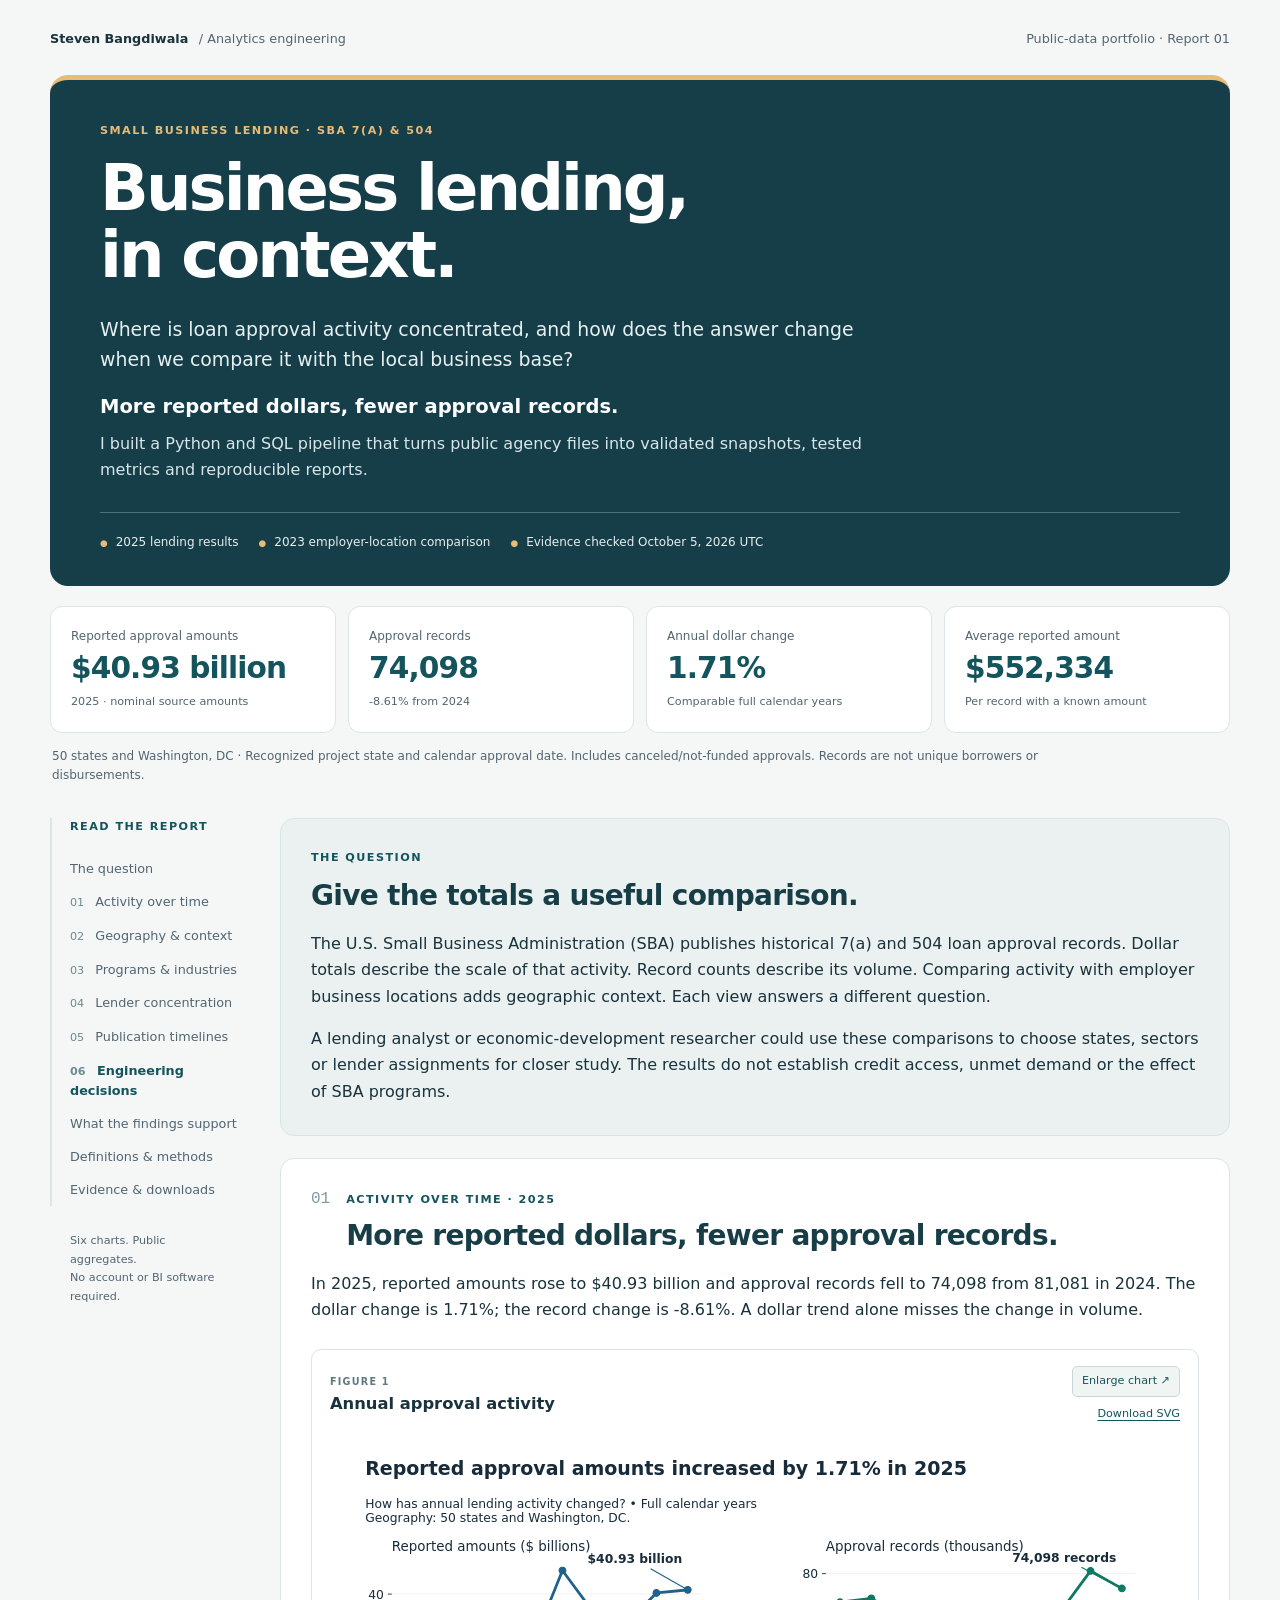
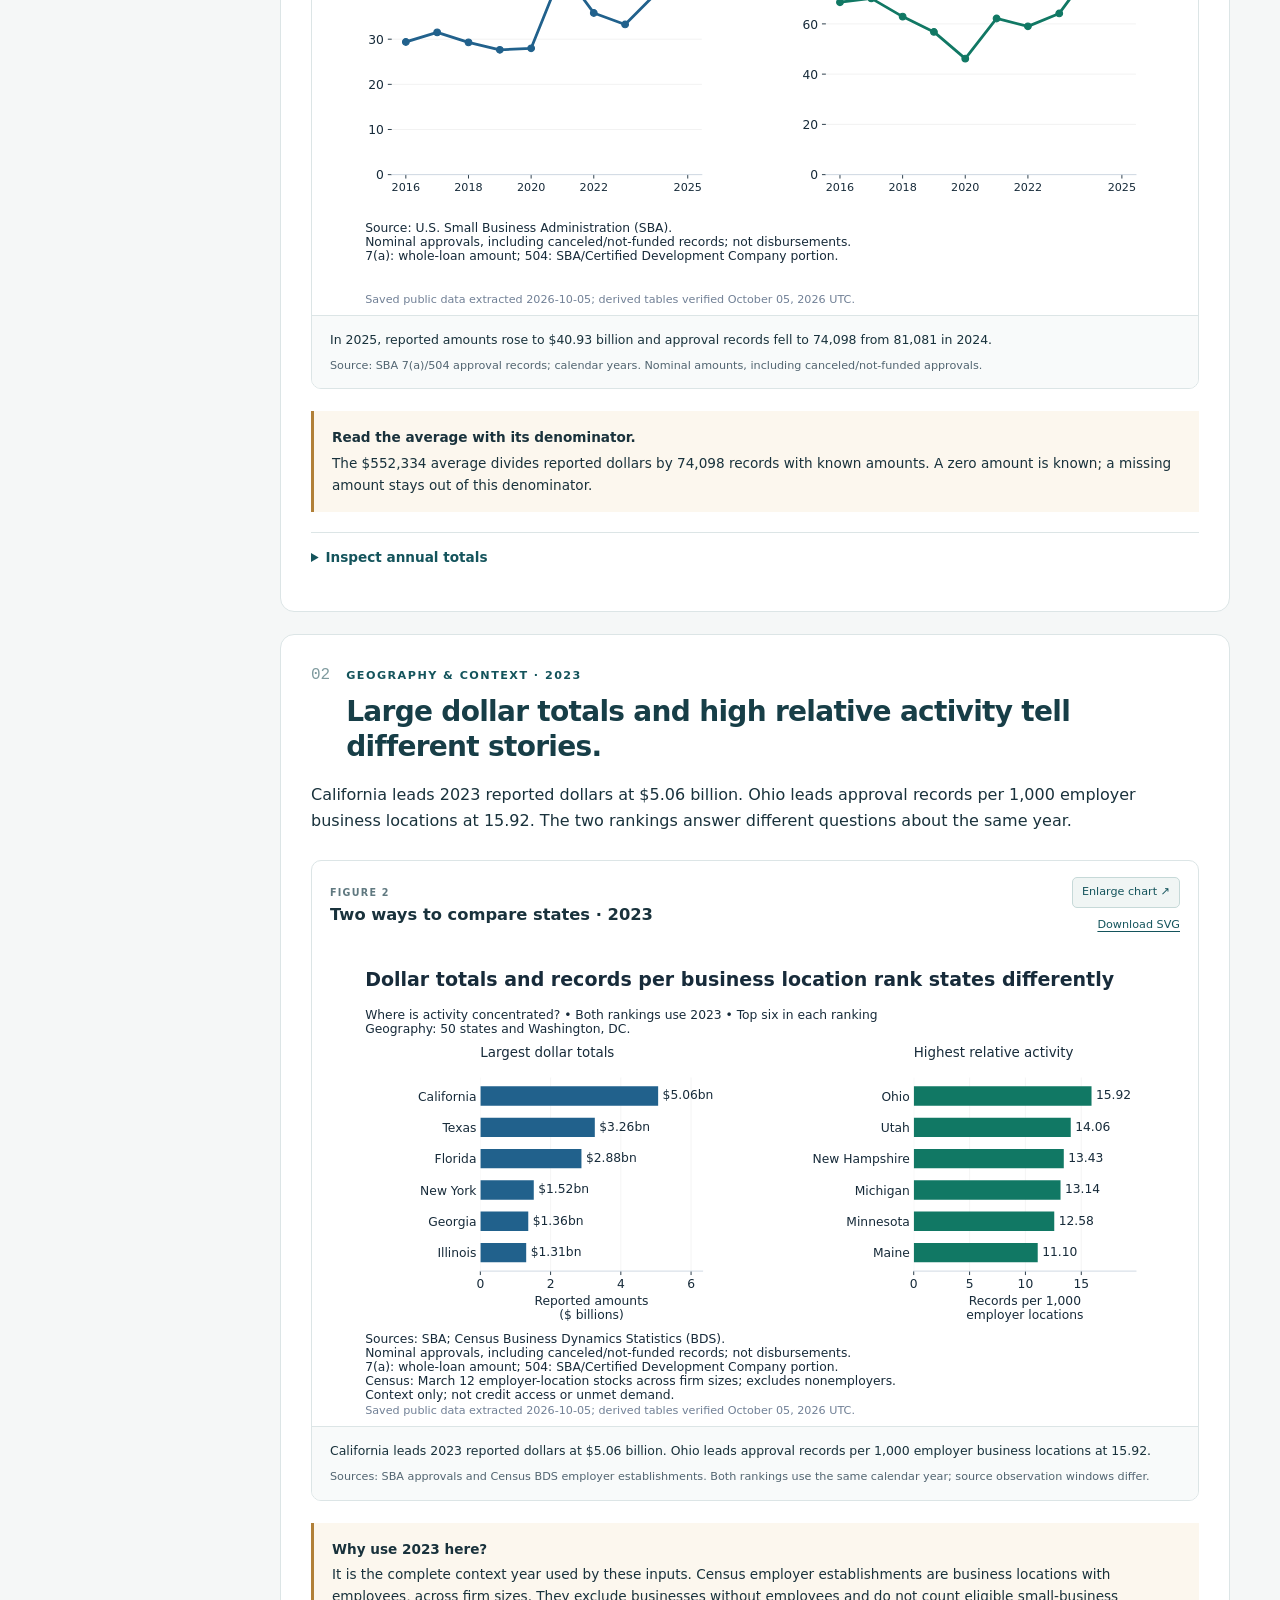
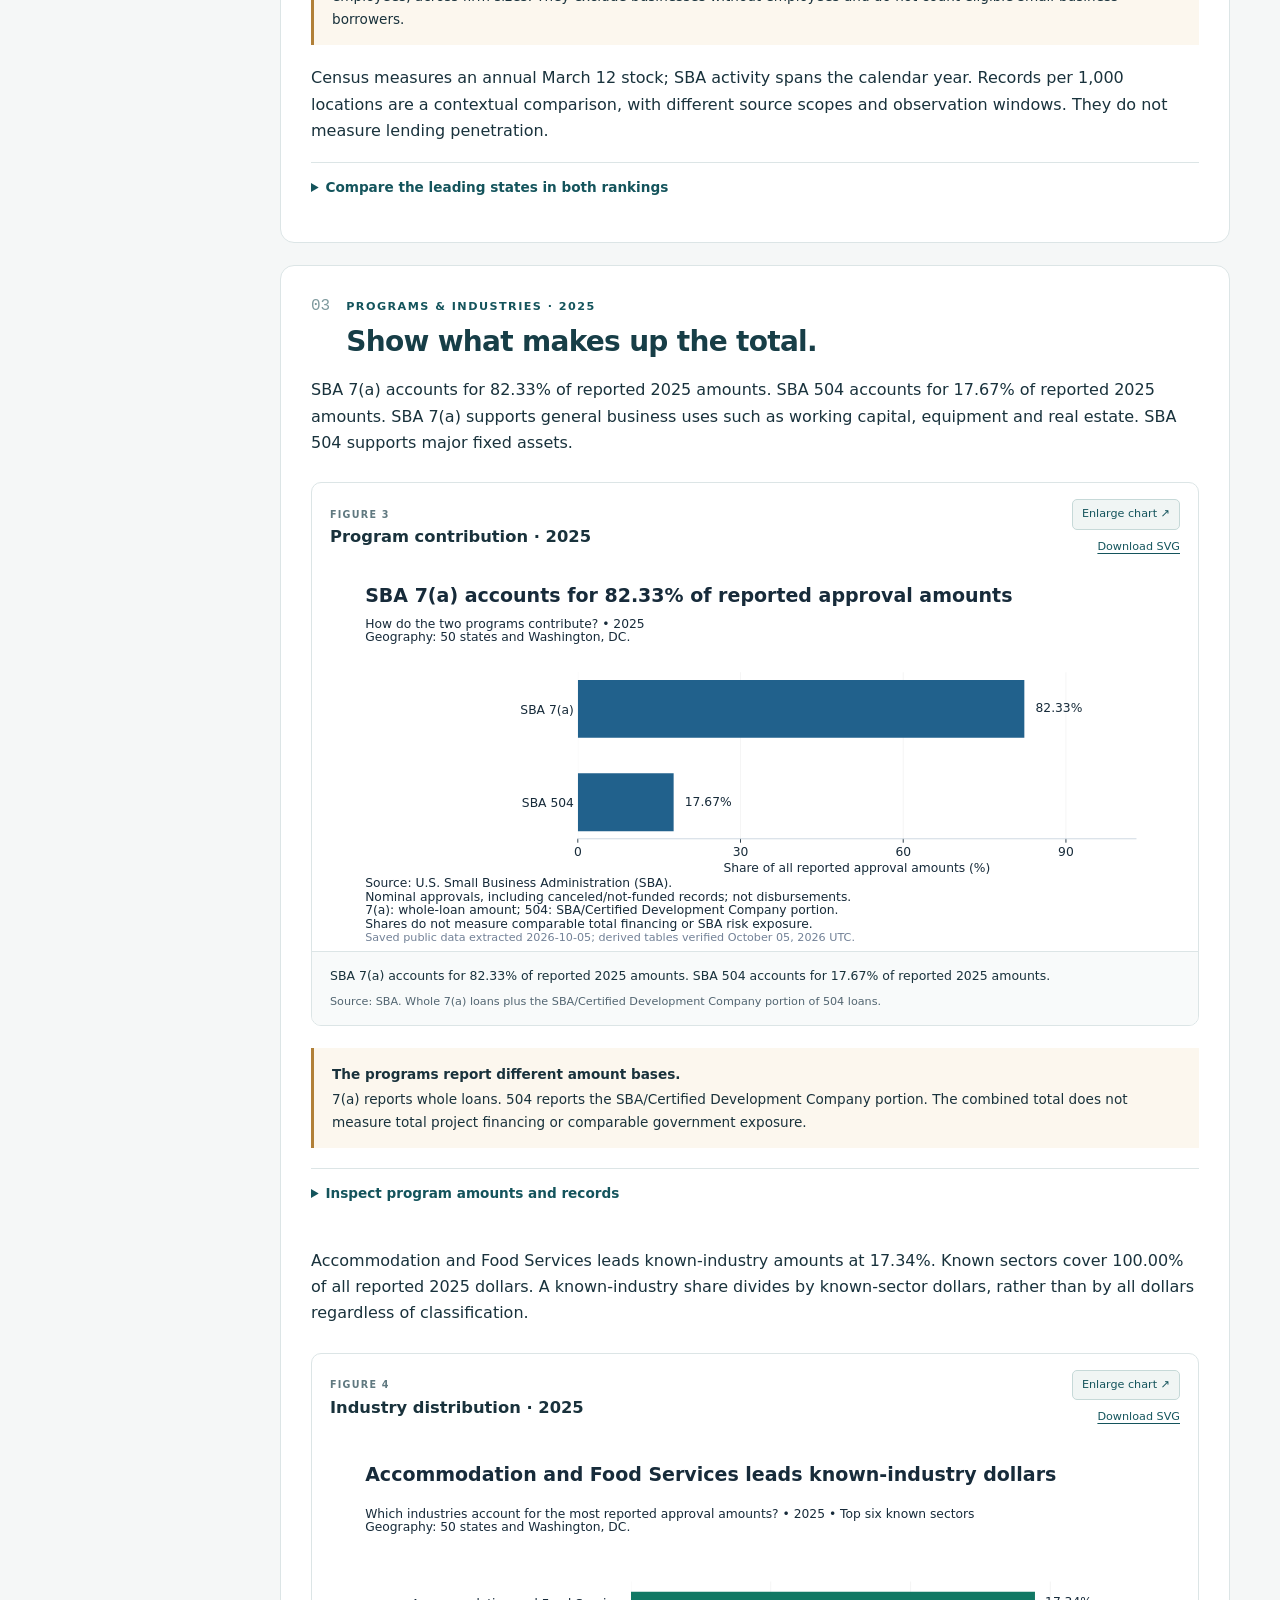
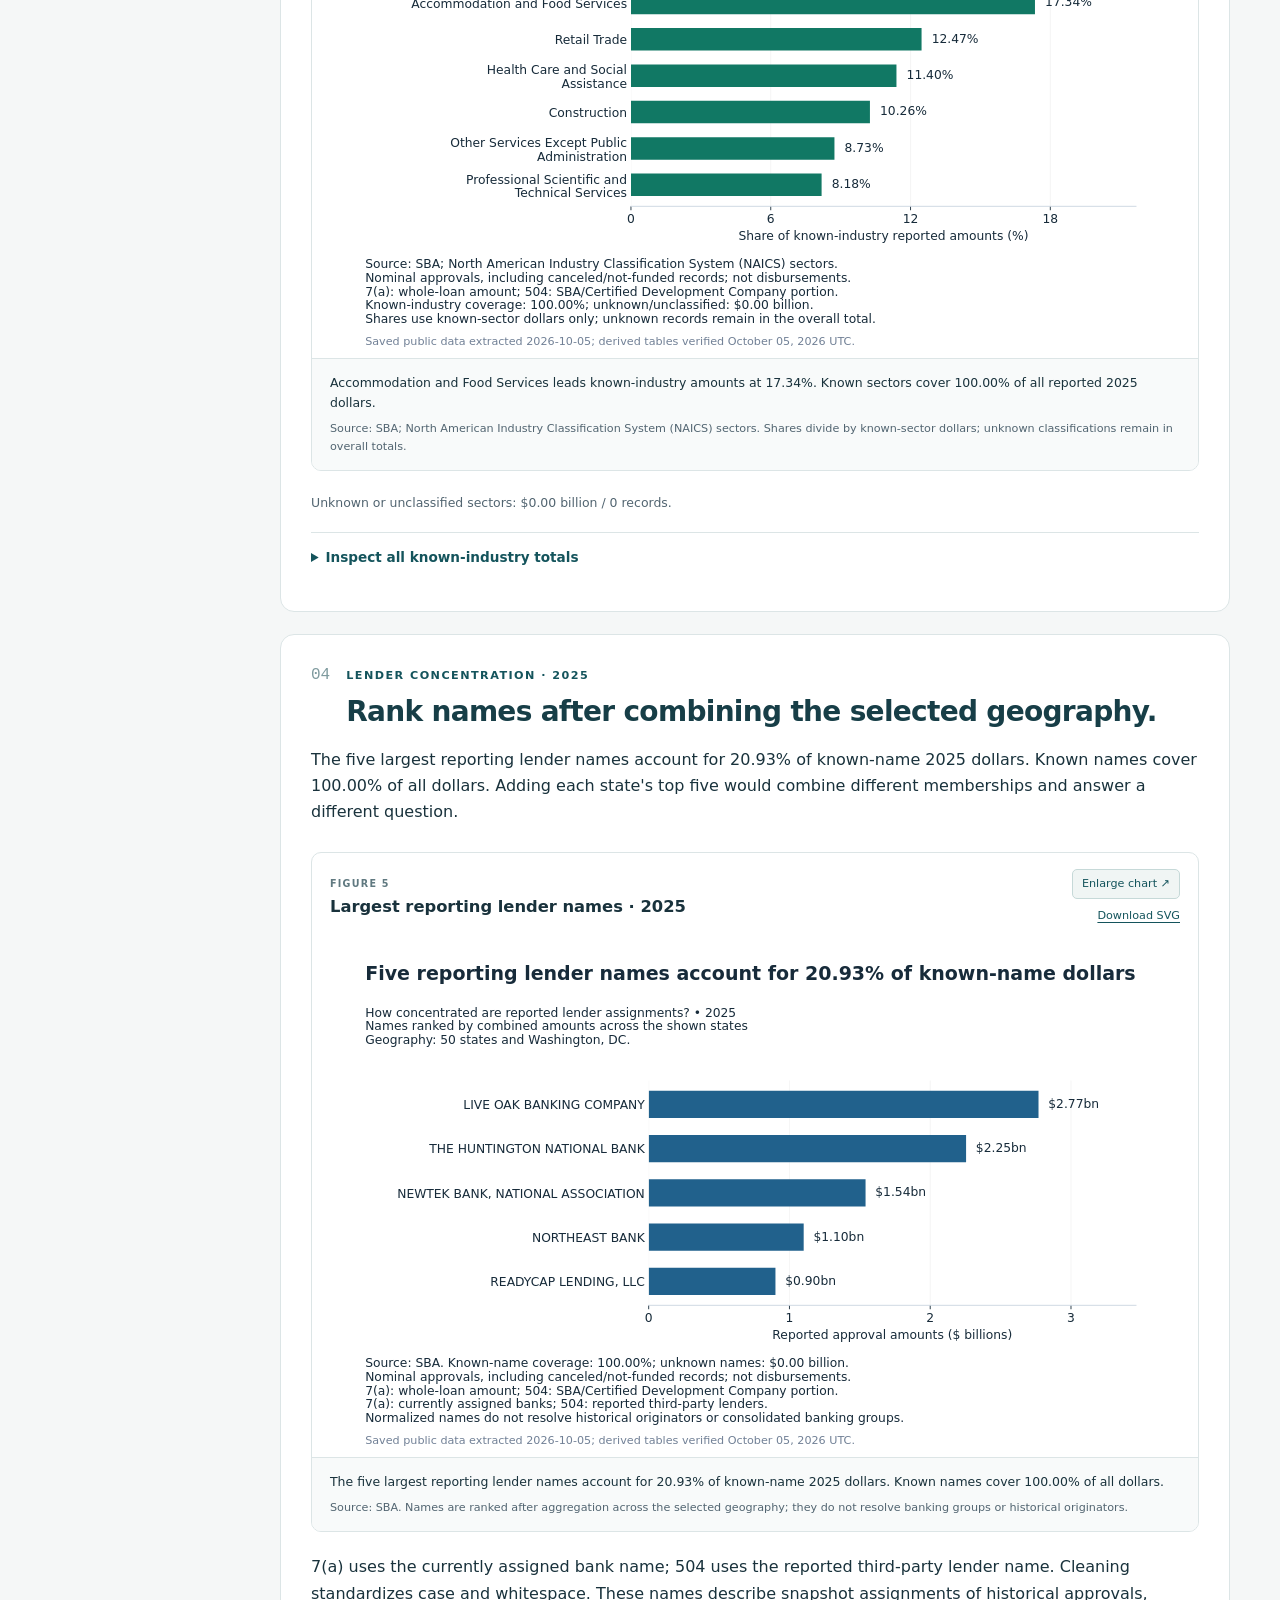
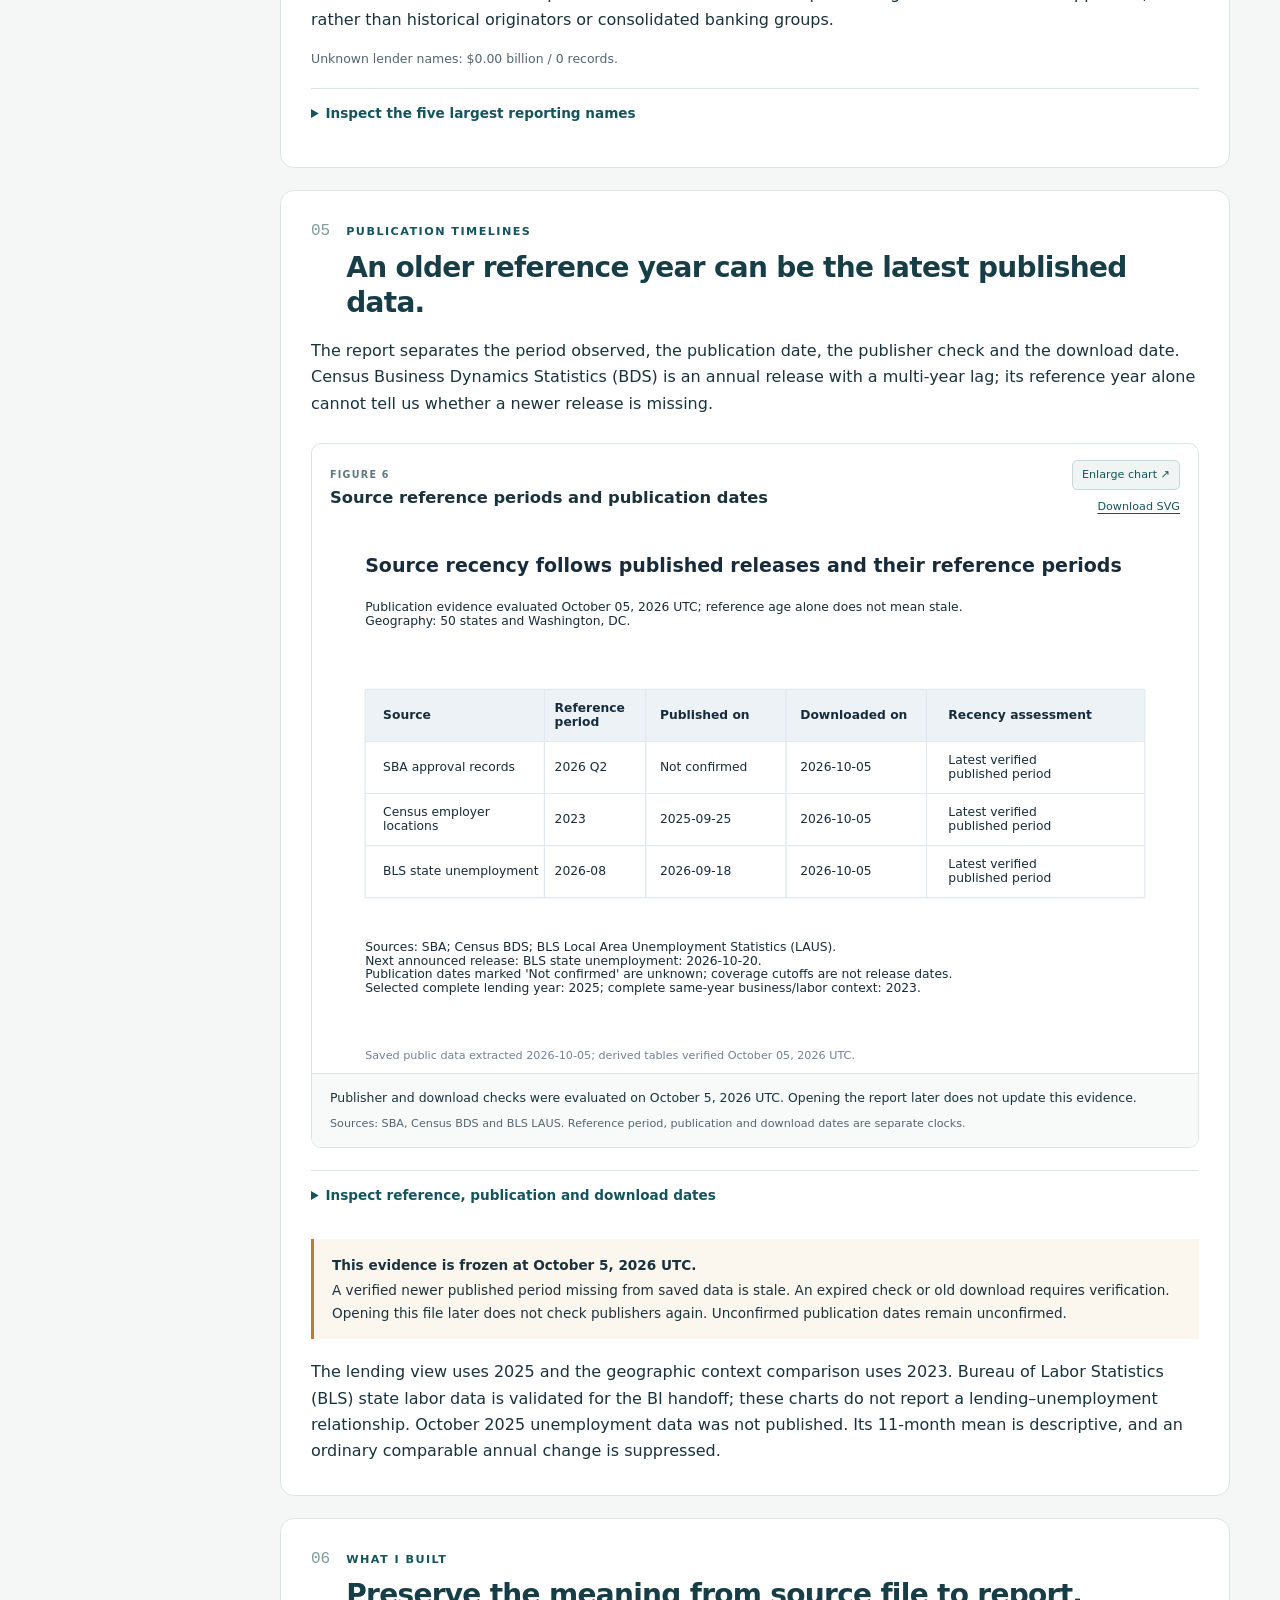
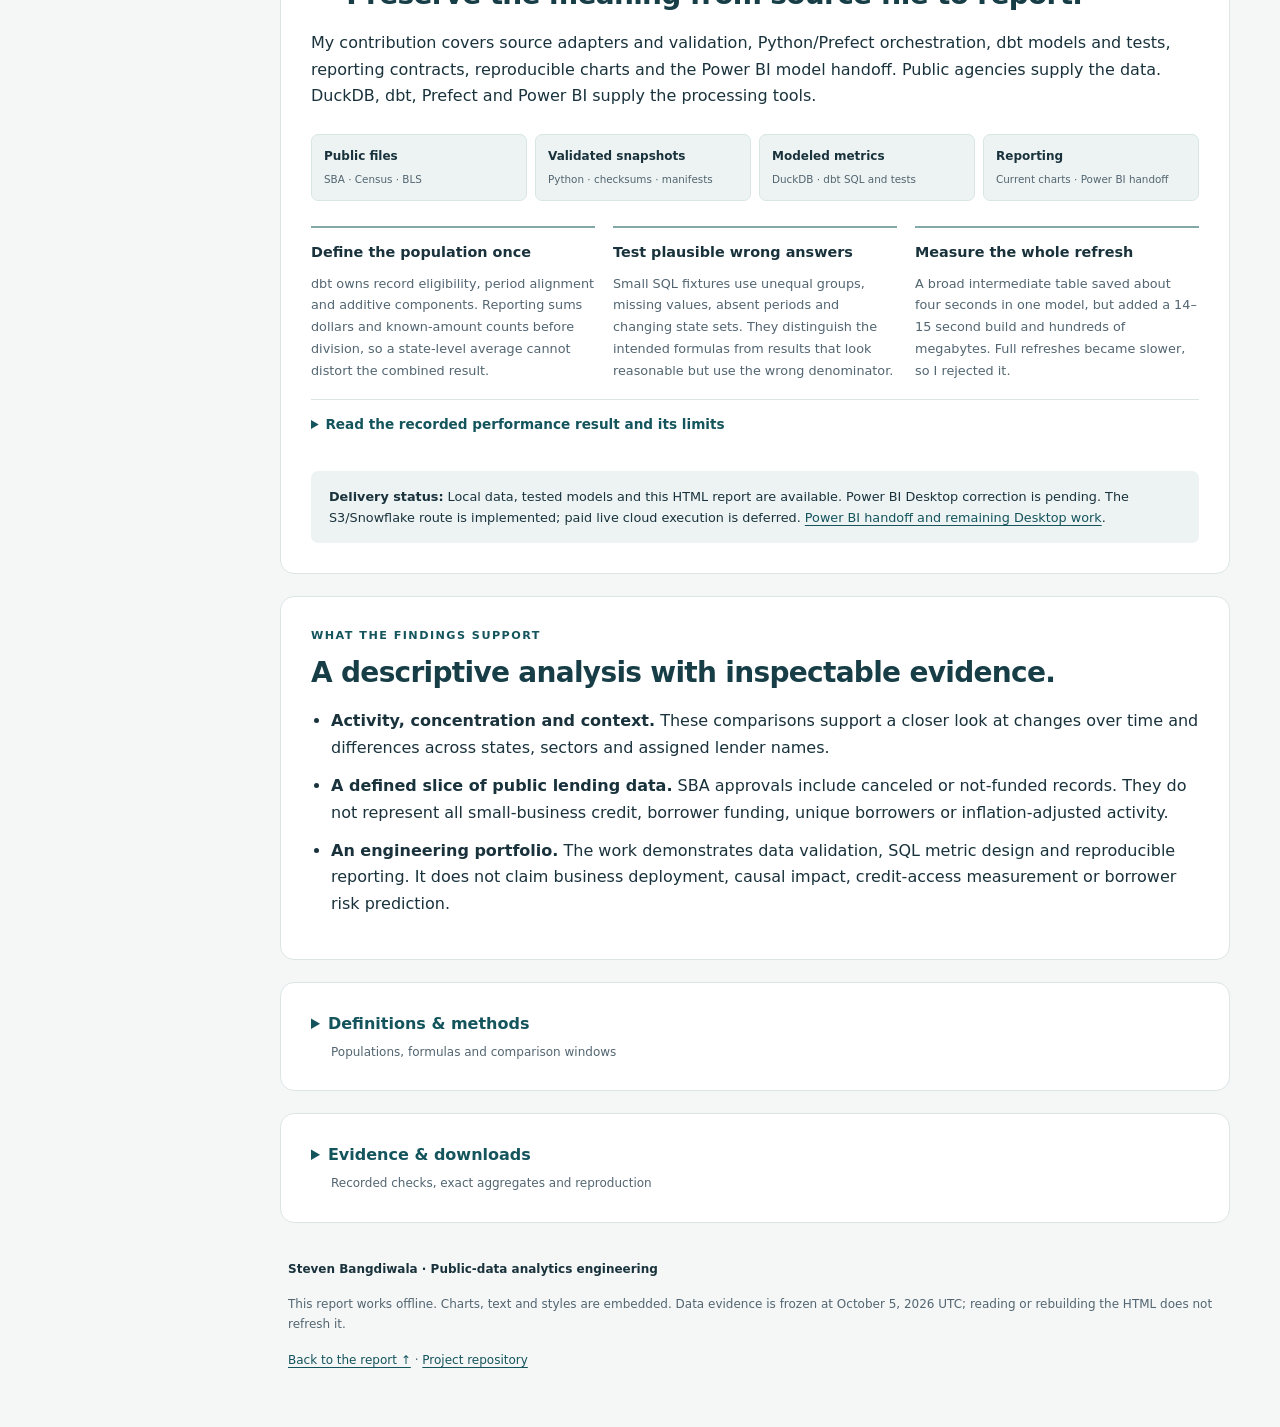
==== reports/portfolio/index.html @ 78c46cb6 "Publish the lending reader report and simplify portfolio navigation" ====
<!doctype html>
<html lang="en">
<head>
  <meta charset="utf-8">
  <meta name="viewport" content="width=device-width, initial-scale=1">
  <meta name="description" content="A public-data analytics engineering case study of SBA approval activity, geographic concentration and the business context behind the numbers.">
  <meta name="color-scheme" content="light">
  <meta name="theme-color" content="#153e48">
  <meta name="author" content="Steven Bangdiwala">
  <link rel="canonical" href="https://stevennitesh.github.io/small-business-lending-pipeline/">
  <meta property="og:type" content="article">
  <meta property="og:title" content="Business lending, in context | Steven Bangdiwala">
  <meta property="og:description" content="SBA approval trends, geographic context and the engineering decisions behind a reproducible public-data analysis.">
  <meta property="og:url" content="https://stevennitesh.github.io/small-business-lending-pipeline/">
  <link rel="icon" href="data:image/svg+xml,%3Csvg xmlns='http://www.w3.org/2000/svg' viewBox='0 0 32 32'%3E%3Crect width='32' height='32' rx='7' fill='%23153e48'/%3E%3Cpath d='M8 24V17M16 24V12M24 24V7' stroke='%23e8bb76' stroke-width='4'/%3E%3C/svg%3E">
  <title>Business lending, in context | Steven Bangdiwala</title>
  <style>:root { --ink: #19323c; --muted: #526571; --teal: #14545c; --paper: #f5f7f7; --line: #dce5e6; --gold: #e8bb76; }
* { box-sizing: border-box; }
html { scroll-behavior: smooth; scroll-padding-top: 24px; }
body { margin: 0; background: var(--paper); color: var(--ink); font: 16px/1.65 system-ui, -apple-system, BlinkMacSystemFont, "Segoe UI", sans-serif; }
a { color: var(--teal); text-underline-offset: 3px; }
a:hover { color: #086c76; }
button, a, summary, [tabindex] { -webkit-tap-highlight-color: transparent; }
:focus-visible { outline: 3px solid #b36b0b; outline-offset: 5px; }
button { font: inherit; cursor: pointer; }
[hidden] { display: none !important; }
.skip { position: absolute; top: -100px; left: 20px; padding: 8px 15px; background: white; z-index: 20; }
.skip:focus { top: 10px; }
.page { max-width: 1260px; margin: auto; padding: 28px 40px 50px; }
.masthead { display: flex; justify-content: space-between; gap: 15px; align-items: center; margin-bottom: 26px; font-size: .8rem; }
.brand { font-weight: 750; color: var(--ink); text-decoration: none; }
.brand span { font-weight: 450; color: var(--muted); margin-left: 6px; }
.edition { color: var(--muted); }
.hero { color: #fff; background: #153e48; border-radius: 18px; padding: 42px 50px 34px; position: relative; overflow: hidden; border-top: 5px solid var(--gold); }
.eyebrow { display: block; font-size: .7rem; font-weight: 750; text-transform: uppercase; letter-spacing: .13em; margin: 0 0 10px; color: var(--teal); }
.hero .eyebrow { color: #e8bb76; }
h1 { font-size: clamp(2.6rem, 5vw, 4.3rem); line-height: 1.06; font-weight: 750; letter-spacing: -.045em; margin: 14px 0 24px; }
.hero-deck { max-width: 770px; font-size: 1.18rem; line-height: 1.6; color: #e7f0f1; }
.hero-finding { font-size: 1.22rem; font-weight: 720; margin-bottom: 8px; }
.hero-note { color: #d8e6e9; max-width: 820px; margin: 0; }
.periods { display: flex; flex-wrap: wrap; gap: 10px 20px; border-top: 1px solid #50717a; padding-top: 20px; margin-top: 28px; font-size: .75rem; color: #e7eef0; }
.periods span::before { content: "●"; font-size: .55rem; color: var(--gold); margin-right: 8px; }
.metrics { display: grid; grid-template-columns: repeat(4, minmax(0, 1fr)); gap: 12px; margin-top: 20px; }
.metric { background: #fff; padding: 20px; border: 1px solid var(--line); border-radius: 12px; display: flex; flex-direction: column; }
.metric-label { color: var(--muted); font-size: .75rem; }
.metric strong { font-size: clamp(1.3rem, 2.4vw, 1.85rem); letter-spacing: -.03em; margin: 3px 0 6px; color: var(--teal); line-height: 1.25; }
.metric > span:last-child { color: var(--muted); font-size: .7rem; }
.population { font-size: .75rem; color: var(--muted); margin: 14px 2px 32px; max-width: 1000px; }
.layout { display: grid; grid-template-columns: 204px minmax(0, 1fr); gap: 26px; align-items: start; }
aside { position: sticky; top: 25px; }
nav { border-left: 2px solid var(--line); padding-left: 18px; }
nav .eyebrow { margin-bottom: 15px; }
nav a { display: block; text-decoration: none; font-size: .8rem; line-height: 1.5; padding: 7px 0; color: var(--muted); }
nav a:hover, nav a[aria-current="location"] { color: var(--teal); font-weight: 650; }
nav a span { font-size: .7rem; color: #708991; margin-right: 7px; }
.sidebar-note { margin: 26px 20px; font-size: .7rem; color: var(--muted); }
main { min-width: 0; }
section, .major-detail { background: #fff; border: 1px solid var(--line); border-radius: 14px; margin-bottom: 22px; padding: 30px; }
section.intro { background: #eaf1f0; border-color: #d8e6e3; }
h2 { font-size: clamp(1.35rem, 2.3vw, 1.75rem); line-height: 1.25; letter-spacing: -.025em; margin: 0 0 18px; color: #173e47; }
h3 { font-size: 1.02rem; line-height: 1.4; margin: 0 0 10px; }
p { margin: 0 0 16px; }
p:last-child { margin-bottom: 0; }
.section-heading { display: flex; gap: 16px; align-items: baseline; }
.section-heading .eyebrow { margin-bottom: 8px; }
.section-number { color: #7e9a9e; font: 500 1rem/1.3 ui-monospace, monospace; }
figure { margin: 26px 0 22px; border: 1px solid var(--line); border-radius: 10px; overflow: hidden; background: #fff; }
.figure-heading { padding: 16px 18px 8px; display: flex; justify-content: space-between; align-items: center; gap: 16px; }
.figure-heading h3 { margin: 0; }
.figure-heading .eyebrow { font-size: .6rem; margin-bottom: 4px; color: #607980; }
.chart-actions { display: flex; gap: 8px; flex-direction: column; align-items: flex-end; flex-shrink: 0; font-size: .7rem; }
.zoom { padding: 5px 9px; background: #f0f5f4; border: 1px solid #c6d9d8; border-radius: 5px; color: var(--teal); font-size: .7rem; }
.chart-scroll { overflow-x: auto; }
.chart-scroll img { display: block; width: 100%; height: auto; min-width: 630px; }
figcaption { border-top: 1px solid var(--line); background: #f8fafa; padding: 14px 18px; font-size: .78rem; line-height: 1.6; }
.chart-source { display: block; color: var(--muted); margin-top: 7px; font-size: .7rem; }
.mobile-hint { display: none; }
.callout { border-left: 3px solid #b18038; background: #fcf7ee; padding: 15px 18px; font-size: .85rem; margin: 20px 0; }
.callout strong { display: block; margin-bottom: 3px; }
.coverage-note { font-size: .78rem; color: var(--muted); }
.subsection-lead { margin-top: 30px; }
details { border-top: 1px solid var(--line); margin-top: 18px; }
summary { padding: 13px 0; color: var(--teal); font-weight: 650; font-size: .85rem; cursor: pointer; }
summary:hover { color: #087c86; }
details[open] summary { margin-bottom: 12px; }
.major-detail { margin-top: 0; padding: 8px 30px; }
.major-detail summary { font-size: 1rem; padding: 20px 0; }
.major-detail summary span { display: block; margin: 5px 0 0 20px; font-size: .75rem; font-weight: 450; color: var(--muted); }
.detail-body { padding-bottom: 22px; }
.table-scroll { overflow-x: auto; margin: 15px 0 24px; }
table { width: 100%; border-collapse: collapse; font-size: .75rem; line-height: 1.5; }
caption { text-align: left; font-weight: 650; color: var(--ink); padding: 0 0 10px; }
thead { background: #edf3f3; }
th, td { text-align: right; padding: 10px 12px; border-bottom: 1px solid var(--line); vertical-align: top; }
th:first-child, td:first-child { text-align: left; }
tbody th { font-weight: 500; }
tbody tr:nth-child(even) { background: #fafbfb; }
.pipeline { padding: 0; display: grid; grid-template-columns: repeat(4, 1fr); list-style: none; margin: 25px 0; gap: 8px; }
.pipeline li { background: #edf3f2; border: 1px solid #d8e6e4; border-radius: 7px; padding: 12px; font-size: .75rem; }
.pipeline span { display: block; font-size: .65rem; color: var(--muted); margin-top: 4px; }
.decision-grid { display: grid; grid-template-columns: repeat(3, 1fr); gap: 18px; }
.decision-grid article { border-top: 2px solid #83a8a8; padding-top: 14px; }
.decision-grid h3 { font-size: .9rem; }
.decision-grid p { font-size: .8rem; line-height: 1.7; color: var(--muted); }
.status { font-size: .8rem; background: #edf3f3; padding: 15px 18px; margin-top: 22px; border-radius: 7px; }
.limits-list { padding-left: 20px; margin: 0; }
.limits-list li { margin: 0 0 12px; }
.glossary { margin: 22px 0; }
dt { color: var(--teal); font-weight: 650; font-size: .9rem; border-top: 1px solid var(--line); padding-top: 15px; }
dd { margin: 5px 0 17px; font-size: .85rem; }
.downloads { display: flex; gap: 10px; flex-wrap: wrap; margin: 25px 0 16px; }
.downloads a { display: block; background: #edf3f2; padding: 10px 14px; border-radius: 6px; font-size: .78rem; }
.evidence-links { font-size: .85rem; }
pre { background: #173a44; color: #e9f3f4; overflow: auto; padding: 17px 20px; border-radius: 7px; font-size: .75rem; }
footer { padding: 15px 8px 0; color: var(--muted); font-size: .75rem; }
footer p:first-child { font-weight: 650; color: var(--ink); }
dialog { border: 1px solid var(--line); border-radius: 12px; max-width: 96vw; width: 1150px; max-height: 94vh; padding: 20px; color: var(--ink); }
dialog::backdrop { background: rgb(12 32 38 / .78); }
body:has(dialog[open]) { overflow: hidden; }
.viewer-toolbar { display: flex; justify-content: space-between; gap: 20px; align-items: center; margin-bottom: 14px; }
.viewer-toolbar h2 { font-size: 1.05rem; margin: 0; }
.viewer-toolbar > div { display: flex; gap: 8px; flex-shrink: 0; }
.viewer-toolbar button { background: #edf3f2; border: 1px solid #c6d9d8; border-radius: 5px; padding: 7px 10px; font-size: .75rem; }
.viewer-scroll { overflow: auto; max-height: 68vh; }
.viewer-scroll img { display: block; width: 100%; height: auto; }
.viewer-scroll.full img { width: auto; min-width: 100%; max-width: none; }
#viewer-caption { font-size: .75rem; color: var(--muted); margin-top: 14px; }
@media (max-width: 1050px) {
  .page { padding: 22px; }
  .layout { grid-template-columns: 170px minmax(0, 1fr); gap: 20px; }
  section, .major-detail { padding-left: 24px; padding-right: 24px; }
  .metric { padding: 16px; }
  .chart-scroll img { min-width: 570px; }
}
@media (max-width: 800px) {
  .layout { display: block; }
  aside { position: static; margin: 0 0 22px; }
  nav { display: flex; flex-wrap: wrap; gap: 0 18px; border-left: none; border-bottom: 1px solid var(--line); padding: 0 0 14px; }
  nav .eyebrow, .sidebar-note { display: none; }
  nav a { font-size: .75rem; }
  .hero { padding: 32px; }
  .metrics { grid-template-columns: repeat(2, 1fr); }
  .metric strong { font-size: 1.75rem; }
}
@media (max-width: 600px) {
  .page { padding: 18px 14px 30px; }
  .masthead { font-size: .75rem; margin-bottom: 18px; }
  .brand span, .edition { display: none; }
  .hero { padding: 26px 24px; border-radius: 12px; }
  h1 { font-size: 2.7rem; }
  .hero-deck { font-size: 1rem; }
  .hero-finding { font-size: 1.05rem; }
  .hero-note { font-size: .85rem; }
  .periods { font-size: .7rem; gap: 8px; flex-direction: column; }
  .metrics { gap: 8px; margin-top: 12px; }
  .metric { padding: 14px; }
  .metric strong { font-size: 1.35rem; margin: 6px 0; }
  .metric-label { font-size: .68rem; }
  .population { font-size: .7rem; margin-bottom: 22px; }
  nav { gap: 0 15px; }
  section, .major-detail { padding-left: 20px; padding-right: 20px; border-radius: 10px; }
  section { padding-top: 24px; padding-bottom: 24px; }
  p, .limits-list { font-size: .9rem; }
  .section-heading { gap: 12px; }
  .section-number { font-size: .8rem; }
  .eyebrow { font-size: .62rem; }
  .figure-heading { padding: 14px; flex-direction: column; align-items: flex-start; gap: 10px; }
  .chart-actions { flex-direction: row; align-items: center; gap: 15px; }
  .chart-scroll img { min-width: 630px; }
  .mobile-hint { display: block; padding: 8px 14px; margin: 0; color: var(--muted); font-size: .68rem; }
  figcaption { padding: 14px; font-size: .75rem; }
  .pipeline { grid-template-columns: repeat(2, 1fr); }
  .decision-grid { grid-template-columns: 1fr; }
  .callout { padding: 13px 15px; }
  .viewer-toolbar { flex-direction: column; align-items: flex-start; gap: 10px; }
  dialog { padding: 15px; }
  th, td { padding: 8px; min-width: 80px; }
  table { font-size: .72rem; }
}
@media (prefers-reduced-motion: reduce) { html { scroll-behavior: auto; } }
@media print {
  body { background: #fff; font-size: 10pt; }
  .page { max-width: none; padding: 0; }
  .hero { background: #fff; color: #173e47; border: 1px solid var(--line); padding: 25px; }
  .hero .eyebrow, .hero-deck, .hero-note, .periods { color: #173e47; }
  h1 { font-size: 30pt; }
  .masthead, aside, .chart-actions, .mobile-hint, footer a, dialog { display: none !important; }
  .layout { display: block; }
  .metrics { grid-template-columns: repeat(4, 1fr); }
  .metric strong { font-size: 16pt; }
  section, .major-detail { padding: 20px; }
  h2, h3, summary { break-after: avoid; }
  figure, .callout, .metric, .pipeline, tr { break-inside: avoid; }
  .chart-scroll, .table-scroll { overflow: visible; }
  .chart-scroll img { min-width: 0; }
  .table-scroll { width: 100%; }
  th, td { min-width: 0; overflow-wrap: anywhere; }
  pre { background: #f5f7f7; color: var(--ink); white-space: pre-wrap; }
  .major-detail summary span { display: none; }
}
</style>
</head>
<body>
<a class="skip" href="#report">Skip to report</a>
<div class="page">
  <div class="masthead"><a href="https://github.com/stevennitesh/small-business-lending-pipeline" class="brand">Steven Bangdiwala <span>/ Analytics engineering</span></a>
    <span class="edition">Public-data portfolio · Report 01</span></div>
  <header class="hero">
    <p class="eyebrow">Small business lending · SBA 7(a) &amp; 504</p>
    <h1>Business lending,<br>in context.</h1>
    <p class="hero-deck">Where is loan approval activity concentrated, and how does the answer change
      when we compare it with the local business base?</p>
    <p class="hero-finding">More reported dollars, fewer approval records.</p>
    <p class="hero-note">I built a Python and SQL pipeline that turns public agency files into validated
      snapshots, tested metrics and reproducible reports.</p>
    <div class="periods"><span>2025 lending results</span><span>2023 employer-location comparison</span>
      <span>Evidence checked October 5, 2026 UTC</span></div>
  </header>
  <div class="metrics" aria-label="2025 approval activity">
    <div class="metric"><span class="metric-label">Reported approval amounts</span><strong>$40.93 billion</strong><span>2025 · nominal source amounts</span></div>
    <div class="metric"><span class="metric-label">Approval records</span><strong>74,098</strong><span>-8.61% from 2024</span></div>
    <div class="metric"><span class="metric-label">Annual dollar change</span><strong>1.71%</strong><span>Comparable full calendar years</span></div>
    <div class="metric"><span class="metric-label">Average reported amount</span><strong>$552,334</strong><span>Per record with a known amount</span></div>
  </div>
  <p class="population">50 states and Washington, DC · Recognized project state and calendar approval date.
    Includes canceled/not-funded approvals. Records are not unique borrowers or disbursements.</p>

  <div class="layout">
    <aside>
      <nav aria-label="Report contents">
        <p class="eyebrow">Read the report</p>
        <a href="#question">The question</a>
        <a href="#activity"><span>01</span> Activity over time</a>
        <a href="#geography"><span>02</span> Geography &amp; context</a>
        <a href="#composition"><span>03</span> Programs &amp; industries</a>
        <a href="#lenders"><span>04</span> Lender concentration</a>
        <a href="#coverage"><span>05</span> Publication timelines</a>
        <a href="#engineering"><span>06</span> Engineering decisions</a>
        <a href="#limits">What the findings support</a>
        <a href="#methods">Definitions &amp; methods</a>
        <a href="#evidence">Evidence &amp; downloads</a>
      </nav>
      <p class="sidebar-note">Six charts. Public aggregates.<br>No account or BI software required.</p>
    </aside>
    <main id="report">
      <section id="question" class="intro">
        <p class="eyebrow">The question</p>
        <h2>Give the totals a useful comparison.</h2>
        <p>The U.S. Small Business Administration (SBA) publishes historical 7(a) and 504 loan approval records.
          Dollar totals describe the scale of that activity. Record counts describe its volume.
          Comparing activity with employer business locations adds geographic context. Each view answers
          a different question.</p>
        <p>A lending analyst or economic-development researcher could use these comparisons to choose
          states, sectors or lender assignments for closer study. The results do not establish credit
          access, unmet demand or the effect of SBA programs.</p>
      </section>

      <section id="activity">
        <div class="section-heading"><span class="section-number">01</span><div><p class="eyebrow">Activity over time · 2025</p>
          <h2>More reported dollars, fewer approval records.</h2></div></div>
        <p>In 2025, reported amounts rose to $40.93 billion and approval records fell to 74,098 from 81,081 in 2024. The dollar change is 1.71%; the record change is -8.61%.
          A dollar trend alone misses the change in volume.</p>
        <figure id="chart-findings" aria-labelledby="findings-title">
        <div class="figure-heading"><div><span class="eyebrow">Figure 1</span>
        <h3 id="findings-title">Annual approval activity</h3></div>
        <div class="chart-actions"><button type="button" class="zoom" hidden
        aria-haspopup="dialog" aria-label="Enlarge Annual approval activity">Enlarge chart ↗</button>
        <a href="[data-uri]" download="lending_findings.svg">Download SVG</a></div></div>
        <div class="chart-scroll" tabindex="0" role="region" aria-label="Annual approval activity chart">
        <img src="[data-uri]" alt="In 2025, reported amounts rose to $40.93 billion and approval records fell to 74,098 from 81,081 in 2024." loading="lazy"></div>
        <p class="mobile-hint">Scroll sideways to inspect the chart, or enlarge it.</p>
        <figcaption>In 2025, reported amounts rose to $40.93 billion and approval records fell to 74,098 from 81,081 in 2024. <span class="chart-source">Source: SBA 7(a)/504 approval records; calendar years. Nominal amounts, including canceled/not-funded approvals.</span></figcaption>
        </figure>
        <div class="callout"><strong>Read the average with its denominator.</strong>
          The $552,334 average divides reported dollars by 74,098 records with known amounts.
          A zero amount is known; a missing amount stays out of this denominator.</div>
        <details><summary>Inspect annual totals</summary><div class="table-scroll" tabindex="0" role="region" aria-label="Annual approval totals"><table><caption>Annual approval totals</caption><thead><tr><th scope="col">Calendar year</th><th scope="col">Reported amounts</th><th scope="col">Approval records</th></tr></thead><tbody><tr><th scope="row">2016</th><td>$29.39 billion</td><td>68,625</td></tr><tr><th scope="row">2017</th><td>$31.51 billion</td><td>70,152</td></tr><tr><th scope="row">2018</th><td>$29.30 billion</td><td>62,895</td></tr><tr><th scope="row">2019</th><td>$27.65 billion</td><td>56,807</td></tr><tr><th scope="row">2020</th><td>$27.98 billion</td><td>46,167</td></tr><tr><th scope="row">2021</th><td>$45.22 billion</td><td>62,155</td></tr><tr><th scope="row">2022</th><td>$35.81 billion</td><td>59,021</td></tr><tr><th scope="row">2023</th><td>$33.27 billion</td><td>64,154</td></tr><tr><th scope="row">2024</th><td>$40.24 billion</td><td>81,081</td></tr><tr><th scope="row">2025</th><td>$40.93 billion</td><td>74,098</td></tr></tbody></table></div></details>
      </section>

      <section id="geography">
        <div class="section-heading"><span class="section-number">02</span><div><p class="eyebrow">Geography &amp; context · 2023</p>
          <h2>Large dollar totals and high relative activity tell different stories.</h2></div></div>
        <p>California leads 2023 reported dollars at $5.06 billion. Ohio leads approval records per 1,000 employer business locations at 15.92. The two rankings answer different questions about the same year.</p>
        <figure id="chart-geography" aria-labelledby="geography-title">
        <div class="figure-heading"><div><span class="eyebrow">Figure 2</span>
        <h3 id="geography-title">Two ways to compare states · 2023</h3></div>
        <div class="chart-actions"><button type="button" class="zoom" hidden
        aria-haspopup="dialog" aria-label="Enlarge Two ways to compare states · 2023">Enlarge chart ↗</button>
        <a href="[data-uri]" download="lending_geography.svg">Download SVG</a></div></div>
        <div class="chart-scroll" tabindex="0" role="region" aria-label="Two ways to compare states · 2023 chart">
        <img src="[data-uri]" alt="California leads 2023 reported dollars at $5.06 billion. Ohio leads approval records per 1,000 employer business locations at 15.92." loading="lazy"></div>
        <p class="mobile-hint">Scroll sideways to inspect the chart, or enlarge it.</p>
        <figcaption>California leads 2023 reported dollars at $5.06 billion. Ohio leads approval records per 1,000 employer business locations at 15.92. <span class="chart-source">Sources: SBA approvals and Census BDS employer establishments. Both rankings use the same calendar year; source observation windows differ.</span></figcaption>
        </figure>
        <div class="callout"><strong>Why use 2023 here?</strong>
          It is the complete context year used by these inputs. Census employer establishments are
          business locations with employees, across firm sizes. They exclude businesses without employees
          and do not count eligible small-business borrowers.</div>
        <p>Census measures an annual March 12 stock; SBA activity spans the calendar year.
          Records per 1,000 locations are a contextual comparison, with different source scopes and
          observation windows. They do not measure lending penetration.</p>
        <details><summary>Compare the leading states in both rankings</summary><div class="table-scroll" tabindex="0" role="region" aria-label="Largest state dollar totals · 2023"><table><caption>Largest state dollar totals · 2023</caption><thead><tr><th scope="col">State</th><th scope="col">Reported amounts</th><th scope="col">Approval records</th></tr></thead><tbody><tr><th scope="row">California</th><td>$5.06 billion</td><td>7,660</td></tr><tr><th scope="row">Texas</th><td>$3.26 billion</td><td>4,540</td></tr><tr><th scope="row">Florida</th><td>$2.88 billion</td><td>5,451</td></tr><tr><th scope="row">New York</th><td>$1.52 billion</td><td>4,350</td></tr><tr><th scope="row">Georgia</th><td>$1.36 billion</td><td>1,895</td></tr><tr><th scope="row">Illinois</th><td>$1.31 billion</td><td>2,322</td></tr></tbody></table></div> <div class="table-scroll" tabindex="0" role="region" aria-label="Highest activity relative to employer locations · 2023"><table><caption>Highest activity relative to employer locations · 2023</caption><thead><tr><th scope="col">State</th><th scope="col">Records per 1,000 locations</th></tr></thead><tbody><tr><th scope="row">Ohio</th><td>15.92</td></tr><tr><th scope="row">Utah</th><td>14.06</td></tr><tr><th scope="row">New Hampshire</th><td>13.43</td></tr><tr><th scope="row">Michigan</th><td>13.14</td></tr><tr><th scope="row">Minnesota</th><td>12.58</td></tr><tr><th scope="row">Maine</th><td>11.10</td></tr></tbody></table></div></details>
      </section>

      <section id="composition">
        <div class="section-heading"><span class="section-number">03</span><div><p class="eyebrow">Programs &amp; industries · 2025</p>
          <h2>Show what makes up the total.</h2></div></div>
        <p>SBA 7(a) accounts for 82.33% of reported 2025 amounts. SBA 504 accounts for 17.67% of reported 2025 amounts. SBA 7(a) supports general business uses such as working capital,
          equipment and real estate. SBA 504 supports major fixed assets.</p>
        <figure id="chart-programs" aria-labelledby="programs-title">
        <div class="figure-heading"><div><span class="eyebrow">Figure 3</span>
        <h3 id="programs-title">Program contribution · 2025</h3></div>
        <div class="chart-actions"><button type="button" class="zoom" hidden
        aria-haspopup="dialog" aria-label="Enlarge Program contribution · 2025">Enlarge chart ↗</button>
        <a href="[data-uri]" download="lending_programs.svg">Download SVG</a></div></div>
        <div class="chart-scroll" tabindex="0" role="region" aria-label="Program contribution · 2025 chart">
        <img src="[data-uri]" alt="SBA 7(a) accounts for 82.33% of reported 2025 amounts. SBA 504 accounts for 17.67% of reported 2025 amounts." loading="lazy"></div>
        <p class="mobile-hint">Scroll sideways to inspect the chart, or enlarge it.</p>
        <figcaption>SBA 7(a) accounts for 82.33% of reported 2025 amounts. SBA 504 accounts for 17.67% of reported 2025 amounts. <span class="chart-source">Source: SBA. Whole 7(a) loans plus the SBA/Certified Development Company portion of 504 loans.</span></figcaption>
        </figure>
        <div class="callout"><strong>The programs report different amount bases.</strong>
          7(a) reports whole loans. 504 reports the SBA/Certified Development Company portion.
          The combined total does not measure total project financing or comparable government exposure.</div>
        <details><summary>Inspect program amounts and records</summary><div class="table-scroll" tabindex="0" role="region" aria-label="Program totals · 2025"><table><caption>Program totals · 2025</caption><thead><tr><th scope="col">Program</th><th scope="col">Reported amounts</th><th scope="col">Share of all amounts</th><th scope="col">Approval records</th></tr></thead><tbody><tr><th scope="row">SBA 7(a)</th><td>$33.70 billion</td><td>82.33%</td><td>67,933</td></tr><tr><th scope="row">SBA 504</th><td>$7.23 billion</td><td>17.67%</td><td>6,165</td></tr></tbody></table></div></details>
        <p class="subsection-lead">Accommodation and Food Services leads known-industry amounts at 17.34%. Known sectors cover 100.00% of all reported 2025 dollars. A known-industry share divides by known-sector dollars,
          rather than by all dollars regardless of classification.</p>
        <figure id="chart-industries" aria-labelledby="industries-title">
        <div class="figure-heading"><div><span class="eyebrow">Figure 4</span>
        <h3 id="industries-title">Industry distribution · 2025</h3></div>
        <div class="chart-actions"><button type="button" class="zoom" hidden
        aria-haspopup="dialog" aria-label="Enlarge Industry distribution · 2025">Enlarge chart ↗</button>
        <a href="[data-uri]" download="lending_industries.svg">Download SVG</a></div></div>
        <div class="chart-scroll" tabindex="0" role="region" aria-label="Industry distribution · 2025 chart">
        <img src="[data-uri]" alt="Accommodation and Food Services leads known-industry amounts at 17.34%. Known sectors cover 100.00% of all reported 2025 dollars." loading="lazy"></div>
        <p class="mobile-hint">Scroll sideways to inspect the chart, or enlarge it.</p>
        <figcaption>Accommodation and Food Services leads known-industry amounts at 17.34%. Known sectors cover 100.00% of all reported 2025 dollars. <span class="chart-source">Source: SBA; North American Industry Classification System (NAICS) sectors. Shares divide by known-sector dollars; unknown classifications remain in overall totals.</span></figcaption>
        </figure>
        <p class="coverage-note">Unknown or unclassified sectors: $0.00 billion / 0 records.</p>
        <details><summary>Inspect all known-industry totals</summary><div class="table-scroll" tabindex="0" role="region" aria-label="Known-industry totals · 2025"><table><caption>Known-industry totals · 2025</caption><thead><tr><th scope="col">Industry</th><th scope="col">Reported amounts</th><th scope="col">Share of known-sector amounts</th></tr></thead><tbody><tr><th scope="row">Accommodation and Food Services</th><td>$7.10 billion</td><td>17.34%</td></tr><tr><th scope="row">Retail Trade</th><td>$5.11 billion</td><td>12.47%</td></tr><tr><th scope="row">Health Care and Social Assistance</th><td>$4.66 billion</td><td>11.40%</td></tr><tr><th scope="row">Construction</th><td>$4.20 billion</td><td>10.26%</td></tr><tr><th scope="row">Other Services Except Public Administration</th><td>$3.57 billion</td><td>8.73%</td></tr><tr><th scope="row">Professional Scientific and Technical Services</th><td>$3.35 billion</td><td>8.18%</td></tr><tr><th scope="row">Manufacturing</th><td>$3.23 billion</td><td>7.89%</td></tr><tr><th scope="row">Wholesale Trade</th><td>$2.16 billion</td><td>5.28%</td></tr><tr><th scope="row">Arts Entertainment and Recreation</th><td>$1.83 billion</td><td>4.48%</td></tr><tr><th scope="row">Administrative and Support and Waste Management and Remediation Services</th><td>$1.48 billion</td><td>3.61%</td></tr><tr><th scope="row">Transportation and Warehousing</th><td>$1.25 billion</td><td>3.05%</td></tr><tr><th scope="row">Real Estate and Rental and Leasing</th><td>$0.85 billion</td><td>2.08%</td></tr><tr><th scope="row">Educational Services</th><td>$0.61 billion</td><td>1.49%</td></tr><tr><th scope="row">Finance and Insurance</th><td>$0.55 billion</td><td>1.35%</td></tr><tr><th scope="row">Agriculture Forestry Fishing and Hunting</th><td>$0.52 billion</td><td>1.26%</td></tr><tr><th scope="row">Information</th><td>$0.28 billion</td><td>0.68%</td></tr><tr><th scope="row">Mining Quarrying and Oil and Gas Extraction</th><td>$0.09 billion</td><td>0.23%</td></tr><tr><th scope="row">Utilities</th><td>$0.04 billion</td><td>0.11%</td></tr><tr><th scope="row">Management of Companies and Enterprises</th><td>$0.04 billion</td><td>0.10%</td></tr><tr><th scope="row">Public Administration</th><td>$0.00 billion</td><td>0.01%</td></tr></tbody></table></div></details>
      </section>

      <section id="lenders">
        <div class="section-heading"><span class="section-number">04</span><div><p class="eyebrow">Lender concentration · 2025</p>
          <h2>Rank names after combining the selected geography.</h2></div></div>
        <p>The five largest reporting lender names account for 20.93% of known-name 2025 dollars. Known names cover 100.00% of all dollars. Adding each state's top five would combine different memberships and
          answer a different question.</p>
        <figure id="chart-lenders" aria-labelledby="lenders-title">
        <div class="figure-heading"><div><span class="eyebrow">Figure 5</span>
        <h3 id="lenders-title">Largest reporting lender names · 2025</h3></div>
        <div class="chart-actions"><button type="button" class="zoom" hidden
        aria-haspopup="dialog" aria-label="Enlarge Largest reporting lender names · 2025">Enlarge chart ↗</button>
        <a href="[data-uri]" download="lending_lenders.svg">Download SVG</a></div></div>
        <div class="chart-scroll" tabindex="0" role="region" aria-label="Largest reporting lender names · 2025 chart">
        <img src="[data-uri]" alt="The five largest reporting lender names account for 20.93% of known-name 2025 dollars. Known names cover 100.00% of all dollars." loading="lazy"></div>
        <p class="mobile-hint">Scroll sideways to inspect the chart, or enlarge it.</p>
        <figcaption>The five largest reporting lender names account for 20.93% of known-name 2025 dollars. Known names cover 100.00% of all dollars. <span class="chart-source">Source: SBA. Names are ranked after aggregation across the selected geography; they do not resolve banking groups or historical originators.</span></figcaption>
        </figure>
        <p>7(a) uses the currently assigned bank name; 504 uses the reported third-party lender name.
          Cleaning standardizes case and whitespace. These names describe snapshot assignments of
          historical approvals, rather than historical originators or consolidated banking groups.</p>
        <p class="coverage-note">Unknown lender names: $0.00 billion / 0 records.</p>
        <details><summary>Inspect the five largest reporting names</summary><div class="table-scroll" tabindex="0" role="region" aria-label="Five largest reporting lender names · 2025"><table><caption>Five largest reporting lender names · 2025</caption><thead><tr><th scope="col">Reporting lender name</th><th scope="col">Reported amounts</th><th scope="col">Share of known-name amounts</th></tr></thead><tbody><tr><th scope="row">LIVE OAK BANKING COMPANY</th><td>$2.77 billion</td><td>6.77%</td></tr><tr><th scope="row">THE HUNTINGTON NATIONAL BANK</th><td>$2.25 billion</td><td>5.51%</td></tr><tr><th scope="row">NEWTEK BANK, NATIONAL ASSOCIATION</th><td>$1.54 billion</td><td>3.76%</td></tr><tr><th scope="row">NORTHEAST BANK</th><td>$1.10 billion</td><td>2.69%</td></tr><tr><th scope="row">READYCAP LENDING, LLC</th><td>$0.90 billion</td><td>2.20%</td></tr></tbody></table></div></details>
      </section>

      <section id="coverage">
        <div class="section-heading"><span class="section-number">05</span><div><p class="eyebrow">Publication timelines</p>
          <h2>An older reference year can be the latest published data.</h2></div></div>
        <p>The report separates the period observed, the publication date, the publisher check and
          the download date. Census Business Dynamics Statistics (BDS) is an annual release with a multi-year lag; its reference year
          alone cannot tell us whether a newer release is missing.</p>
        <figure id="chart-coverage" aria-labelledby="coverage-title">
        <div class="figure-heading"><div><span class="eyebrow">Figure 6</span>
        <h3 id="coverage-title">Source reference periods and publication dates</h3></div>
        <div class="chart-actions"><button type="button" class="zoom" hidden
        aria-haspopup="dialog" aria-label="Enlarge Source reference periods and publication dates">Enlarge chart ↗</button>
        <a href="[data-uri]" download="lending_coverage.svg">Download SVG</a></div></div>
        <div class="chart-scroll" tabindex="0" role="region" aria-label="Source reference periods and publication dates chart">
        <img src="[data-uri]" alt="Publisher and download checks were evaluated on October 5, 2026 UTC. Opening the report later does not update this evidence." loading="lazy"></div>
        <p class="mobile-hint">Scroll sideways to inspect the chart, or enlarge it.</p>
        <figcaption>Publisher and download checks were evaluated on October 5, 2026 UTC. Opening the report later does not update this evidence. <span class="chart-source">Sources: SBA, Census BDS and BLS LAUS. Reference period, publication and download dates are separate clocks.</span></figcaption>
        </figure>
        <details><summary>Inspect reference, publication and download dates</summary><div class="table-scroll" tabindex="0" role="region" aria-label="Frozen publication and download evidence"><table><caption>Frozen publication and download evidence</caption><thead><tr><th scope="col">Source</th><th scope="col">Verified reference</th><th scope="col">Published on</th><th scope="col">Publisher checked</th><th scope="col">Downloaded</th><th scope="col">Assessment at check</th></tr></thead><tbody><tr><th scope="row">SBA approval records</th><td>2026 Q2</td><td>Not confirmed</td><td>2026-10-05</td><td>2026-10-05</td><td>Latest verified published period</td></tr><tr><th scope="row">Census employer business locations</th><td>2023</td><td>2025-09-25</td><td>2026-10-05</td><td>2026-10-05</td><td>Latest verified published period</td></tr><tr><th scope="row">BLS state unemployment</th><td>2026-08</td><td>2026-09-18</td><td>2026-10-05</td><td>2026-10-05</td><td>Latest verified published period</td></tr></tbody></table></div>
          <p>Official release evidence (network required): <a href="https://data.sba.gov/dataset/7a-504-foia">SBA approval records</a> · <a href="https://www.census.gov/programs-surveys/bds/news-updates/updates.html">Census employer business locations</a> · <a href="https://www.bls.gov/news.release/archives/laus_09182026.htm">BLS state unemployment</a>.</p></details>
        <div class="callout"><strong>This evidence is frozen at October 5, 2026 UTC.</strong>
          A verified newer published period missing from saved data is stale. An expired check or old
          download requires verification. Opening this file later does not check publishers again.
          Unconfirmed publication dates remain unconfirmed.</div>
        <p>The lending view uses 2025 and the geographic context comparison uses 2023. Bureau of Labor Statistics (BLS) state
          labor data is validated for the BI handoff; these charts do not report a lending–unemployment
          relationship. October 2025 unemployment data was not published. Its 11-month mean is
          descriptive, and an ordinary comparable annual change is suppressed.</p>
      </section>

      <section id="engineering">
        <div class="section-heading"><span class="section-number">06</span><div><p class="eyebrow">What I built</p>
          <h2>Preserve the meaning from source file to report.</h2></div></div>
        <p>My contribution covers source adapters and validation, Python/Prefect orchestration,
          dbt models and tests, reporting contracts, reproducible charts and the Power BI model handoff.
          Public agencies supply the data. DuckDB, dbt, Prefect and Power BI supply the processing tools.</p>
        <ol class="pipeline" aria-label="Implemented reporting pipeline">
          <li><strong>Public files</strong><span>SBA · Census · BLS</span></li>
          <li><strong>Validated snapshots</strong><span>Python · checksums · manifests</span></li>
          <li><strong>Modeled metrics</strong><span>DuckDB · dbt SQL and tests</span></li>
          <li><strong>Reporting</strong><span>Current charts · Power BI handoff</span></li>
        </ol>
        <div class="decision-grid">
          <article><h3>Define the population once</h3><p>dbt owns record eligibility, period alignment and
            additive components. Reporting sums dollars and known-amount counts before division,
            so a state-level average cannot distort the combined result.</p></article>
          <article><h3>Test plausible wrong answers</h3><p>Small SQL fixtures use unequal groups,
            missing values, absent periods and changing state sets. They distinguish the intended
            formulas from results that look reasonable but use the wrong denominator.</p></article>
          <article><h3>Measure the whole refresh</h3><p>A broad intermediate table saved about four
            seconds in one model, but added a 14–15 second build and hundreds of megabytes.
            Full refreshes became slower, so I rejected it.</p></article>
        </div>
        <details><summary>Read the recorded performance result and its limits</summary>
          <p>A May 2026 native DuckDB CSV-load comparison recorded wall time of about 28.6 → 18.1 seconds
            and maximum resident memory of about 4.7 → 2.0 GB on the same retained inputs.
            Source-table row counts matched. This is a historical observation on an earlier population.</p>
          <p>The wrapper timed one command invocation and recorded child-process maximum resident
            memory; it did not measure combined process-tree RAM. The retained summary lacks hardware,
            environment versions, cache conditions and repeat counts. It cannot establish a controlled
            speedup or performance for the current larger warehouse. <a href="https://github.com/stevennitesh/small-business-lending-pipeline/blob/master/docs/detailed/design_decisions.md">Engineering decisions and benchmark limits</a>.</p>
        </details>
        <p class="status"><strong>Delivery status:</strong> Local data, tested models and this HTML report are available.
          Power BI Desktop correction is pending. The S3/Snowflake route is implemented; paid live
          cloud execution is deferred. <a href="https://github.com/stevennitesh/small-business-lending-pipeline/blob/master/powerbi/README.md">Power BI handoff and remaining Desktop work</a>.</p>
      </section>

      <section id="limits">
        <p class="eyebrow">What the findings support</p>
        <h2>A descriptive analysis with inspectable evidence.</h2>
        <ul class="limits-list">
          <li><strong>Activity, concentration and context.</strong> These comparisons support a closer
            look at changes over time and differences across states, sectors and assigned lender names.</li>
          <li><strong>A defined slice of public lending data.</strong> SBA approvals include canceled or
            not-funded records. They do not represent all small-business credit, borrower funding,
            unique borrowers or inflation-adjusted activity.</li>
          <li><strong>An engineering portfolio.</strong> The work demonstrates data validation, SQL
            metric design and reproducible reporting. It does not claim business deployment,
            causal impact, credit-access measurement or borrower risk prediction.</li>
        </ul>
      </section>

      <details id="methods" class="major-detail">
        <summary>Definitions &amp; methods <span>Populations, formulas and comparison windows</span></summary>
        <div class="detail-body">
          <h2>Use the denominator that answers the question.</h2>
          <dl class="glossary">
            <dt>Reported approval amounts</dt><dd>Sum of valid, nonnegative nominal source amounts.
              Whole-loan amounts for 7(a), SBA/Certified Development Company (CDC) portions for 504.
              Missing amounts do not add dollars.</dd>
            <dt>Approval records</dt><dd>Count of eligible source records with a recognized project state
              and calendar approval date. Cancellation/not-funded statuses stay in scope.</dd>
            <dt>Average reported amount</dt><dd>Summed dollars ÷ summed records with known amounts.
              Zero is known. Missing amounts remain in record volume but leave this denominator.</dd>
            <dt>Annual dollar change</dt><dd>(Current full-year dollars ÷ prior full-year dollars) − 1.
              Requires consecutive comparable years and matching observed state sets.</dd>
            <dt>Approval records per 1,000 employer locations</dt><dd>1,000 × matched state-year records
              ÷ matched employer establishments. Both components use the same matched rows.
              Annual stocks provide context across firm sizes, rather than an eligible-borrower count.</dd>
            <dt>Program share</dt><dd>Program dollars ÷ all-program dollars in the selected state/year population.</dd>
            <dt>Known-industry share and coverage</dt><dd>Sector dollars ÷ all known-sector dollars.
              Coverage is known-sector dollars ÷ all dollars. Missing/unclassified sectors are disclosed separately.</dd>
            <dt>Top-five lender-name share and coverage</dt><dd>Sum of the five largest known-name dollar
              totals ÷ all known-name dollars, after selection-wide aggregation. Coverage is known-name
              dollars ÷ all dollars. Ties use a stable name key.</dd>
          </dl>
          <p>SBA calendar years, Census March 12 establishment stocks and BLS monthly state rates have
            different observation windows. A matching year gives regional context without certifying
            identical temporal exposure. State unemployment rates are not averaged into a national rate.</p>
          <p><a href="https://github.com/stevennitesh/small-business-lending-pipeline/blob/master/docs/detailed/kpi_definitions.md">Metric definitions</a> · <a href="https://github.com/stevennitesh/small-business-lending-pipeline/blob/master/docs/detailed/architecture.md">Architecture and component ownership</a></p>
        </div>
      </details>

      <details id="evidence" class="major-detail">
        <summary>Evidence &amp; downloads <span>Recorded checks, exact aggregates and reproduction</span></summary>
        <div class="detail-body">
          <h2>Separate the checks by what they prove.</h2>
          <p>The October local rebuild passed 328 real-data dbt tests. The saved-data readiness record
            below is a later check of reporting exports against modeled tables. Neither check was
            rerun to create this HTML file.</p>
          <div class="table-scroll" tabindex="0" role="region" aria-label="Prior verification of saved reporting data"><table><caption>Prior verification of saved reporting data</caption><thead><tr><th scope="col">Saved-data check</th><th scope="col">Recorded result</th></tr></thead><tbody><tr><th scope="row">Reporting tables / rows</th><td>18 / 253,942</td></tr><tr><th scope="row">CSV versus warehouse differences</th><td>0</td></tr><tr><th scope="row">Duplicate / missing record keys</th><td>0 / 0</td></tr><tr><th scope="row">Relationships / unmatched keys</th><td>25 / 0</td></tr><tr><th scope="row">Readiness checked (UTC)</th><td>2026-10-05T06:07:25.506301+00:00</td></tr></tbody></table></div>
          <p>Chart generation checked six input CSV byte hashes and row counts, then reconciled selected
            category dollars, record counts and known-amount counts. This HTML builder verifies the
            versioned aggregate and chart text hashes against that public proof. Its own provenance
            binds the inputs, template and output. Hash agreement preserves the evidence trail;
            it does not independently rerun the source-data analysis.</p>
          <p>The live Prefect extraction initially failed source validation. After compatibility repairs,
            processing resumed from retained downloads; a separate final summary records success.
            That recovery was not an uninterrupted full Prefect pass.</p>
          <div class="downloads" aria-label="Report downloads">
            <a href="[data-uri]" download="lending_analysis.json">Exact aggregate values · JSON</a>
            <a href="[data-uri]" download="lending_verification.json">Saved-data and chart checks · JSON</a>
            <a href="provenance.json" download>HTML provenance · JSON</a>
          </div>
          <p>The aggregate and check downloads are embedded in this file. Each chart has an SVG download.
            HTML provenance is supplied alongside the report. Optional project links below need a network connection.</p>
          <h3>Rebuild this presentation from a fresh checkout</h3>
          <pre><code>python scripts/render_portfolio_report.py</code></pre>
          <p>This standard-library command reads versioned public aggregates and charts. It needs no raw
            records, database, plotting dependency or credentials. It replaces only this report and its
            small provenance file.</p>
          <h3>Reproduce the underlying data analysis</h3>
          <p>Exact chart regeneration requires matching saved CSV exports and readiness evidence,
            which are excluded from Git. Rebuilding modeled data also requires validated raw snapshots
            and manifests. A new live refresh can include publisher revisions and change historical totals.</p>
          <pre><code>make install PYTHON=python3.12
make ci-check</code></pre>
          <p>The lightweight gate uses Linux/WSL Python 3.12. It checks code, SQL compilation and report
            contracts, without downloading sources or executing the full warehouse data-test suite.
            Desktop DAX, Power Query and current live cloud data remain outside that gate.</p>
          <div class="evidence-links"><a href="https://github.com/stevennitesh/small-business-lending-pipeline/blob/master/docs/detailed/orchestration_runtime.md">Runtime and reproduction guide</a> · <a href="https://github.com/stevennitesh/small-business-lending-pipeline/blob/master/docs/detailed/testing_plan.md">Verification contracts</a> · <a href="https://github.com/stevennitesh/small-business-lending-pipeline/blob/master/docs/implementation/lending_verification_history.md">Dated verification history</a> · <a href="https://github.com/stevennitesh/small-business-lending-pipeline/blob/master/docs/detailed/design_decisions.md">Engineering decisions and benchmark limits</a></div>
        </div>
      </details>
      <footer><p>Steven Bangdiwala · Public-data analytics engineering</p>
        <p>This report works offline. Charts, text and styles are embedded. Data evidence is frozen at
          October 5, 2026 UTC; reading or rebuilding the HTML does not refresh it.</p>
        <a href="#report">Back to the report ↑</a> · <a href="https://github.com/stevennitesh/small-business-lending-pipeline">Project repository</a></footer>
    </main>
  </div>
</div>
<dialog id="chart-viewer" aria-labelledby="viewer-title">
  <div class="viewer-toolbar"><h2 id="viewer-title">Chart</h2><div>
    <button type="button" id="size-toggle" aria-pressed="false">Use full size</button>
    <button type="button" id="close-viewer" aria-label="Close chart">Close ×</button></div></div>
  <div class="viewer-scroll"><img id="viewer-image" alt=""></div>
  <p id="viewer-caption"></p>
</dialog>
<script>(() => {
  'use strict';
  const viewer = document.getElementById('chart-viewer');
  const image = document.getElementById('viewer-image');
  const title = document.getElementById('viewer-title');
  const caption = document.getElementById('viewer-caption');
  const scroll = viewer.querySelector('.viewer-scroll');
  const toggle = document.getElementById('size-toggle');
  let opener;
  const resetSize = () => {
    scroll.classList.remove('full');
    toggle.setAttribute('aria-pressed', 'false');
    toggle.textContent = 'Use full size';
  };
  if (typeof viewer.showModal === 'function') {
    document.querySelectorAll('.zoom').forEach(button => {
      button.hidden = false;
      button.addEventListener('click', () => {
        const figure = button.closest('figure');
        const source = figure.querySelector('img');
        opener = button;
        image.src = source.src;
        image.alt = source.alt;
        title.textContent = figure.querySelector('h3').textContent;
        caption.textContent = figure.querySelector('figcaption').textContent;
        resetSize();
        viewer.showModal();
        scroll.scrollTop = 0;
        scroll.scrollLeft = 0;
        document.getElementById('close-viewer').focus();
      });
    });
  }
  document.getElementById('close-viewer').addEventListener('click', () => viewer.close());
  viewer.addEventListener('click', event => {
    if (event.target === viewer) {
      const box = viewer.getBoundingClientRect();
      if (event.clientX < box.left || event.clientX > box.right ||
          event.clientY < box.top || event.clientY > box.bottom) viewer.close();
    }
  });
  viewer.addEventListener('close', () => { if (opener) opener.focus(); });
  toggle.addEventListener('click', () => {
    const full = scroll.classList.toggle('full');
    toggle.setAttribute('aria-pressed', String(full));
    toggle.textContent = full ? 'Fit to window' : 'Use full size';
  });
  const revealHash = () => {
    const target = document.getElementById(location.hash.slice(1));
    if (!target) return;
    if (target.tagName === 'DETAILS') target.open = true;
    let parent = target.parentElement;
    while (parent) {
      if (parent.tagName === 'DETAILS') parent.open = true;
      parent = parent.parentElement;
    }
  };
  window.addEventListener('hashchange', revealHash);
  revealHash();
  if ('IntersectionObserver' in window) {
    const links = [...document.querySelectorAll('nav a')];
    const observer = new IntersectionObserver(entries => {
      const visible = entries.filter(entry => entry.isIntersecting);
      if (!visible.length) return;
      links.forEach(link => link.removeAttribute('aria-current'));
      const link = links.find(item => item.hash === '#' + visible[0].target.id);
      if (link) link.setAttribute('aria-current', 'location');
    }, {rootMargin: '-5% 0px -65% 0px'});
    document.querySelectorAll('main > section, main > details').forEach(section => observer.observe(section));
  }
  let closedForPrint = [];
  window.addEventListener('beforeprint', () => {
    if (viewer.open) viewer.close();
    closedForPrint = [...document.querySelectorAll('details:not([open])')];
    closedForPrint.forEach(detail => { detail.open = true; });
  });
  window.addEventListener('afterprint', () => {
    closedForPrint.forEach(detail => { detail.open = false; });
    closedForPrint = [];
  });
})();
</script>
</body>
</html>
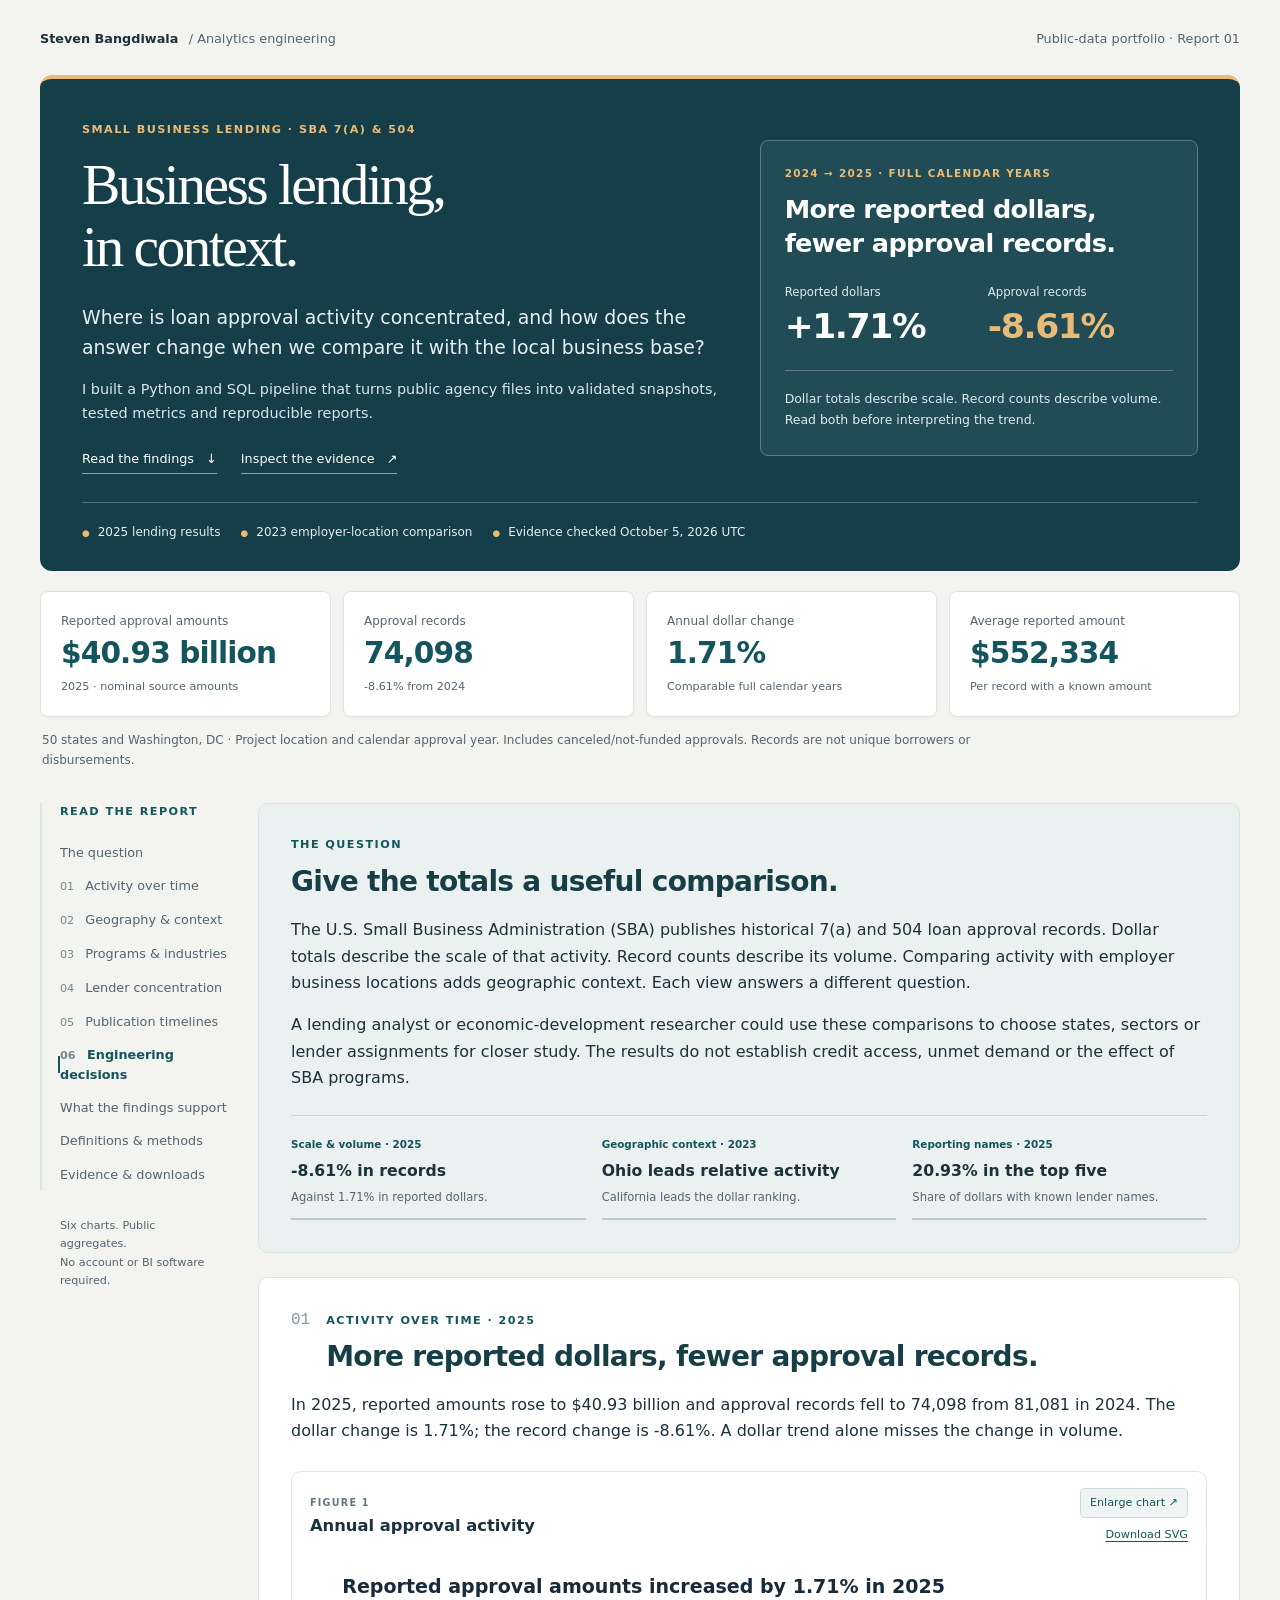
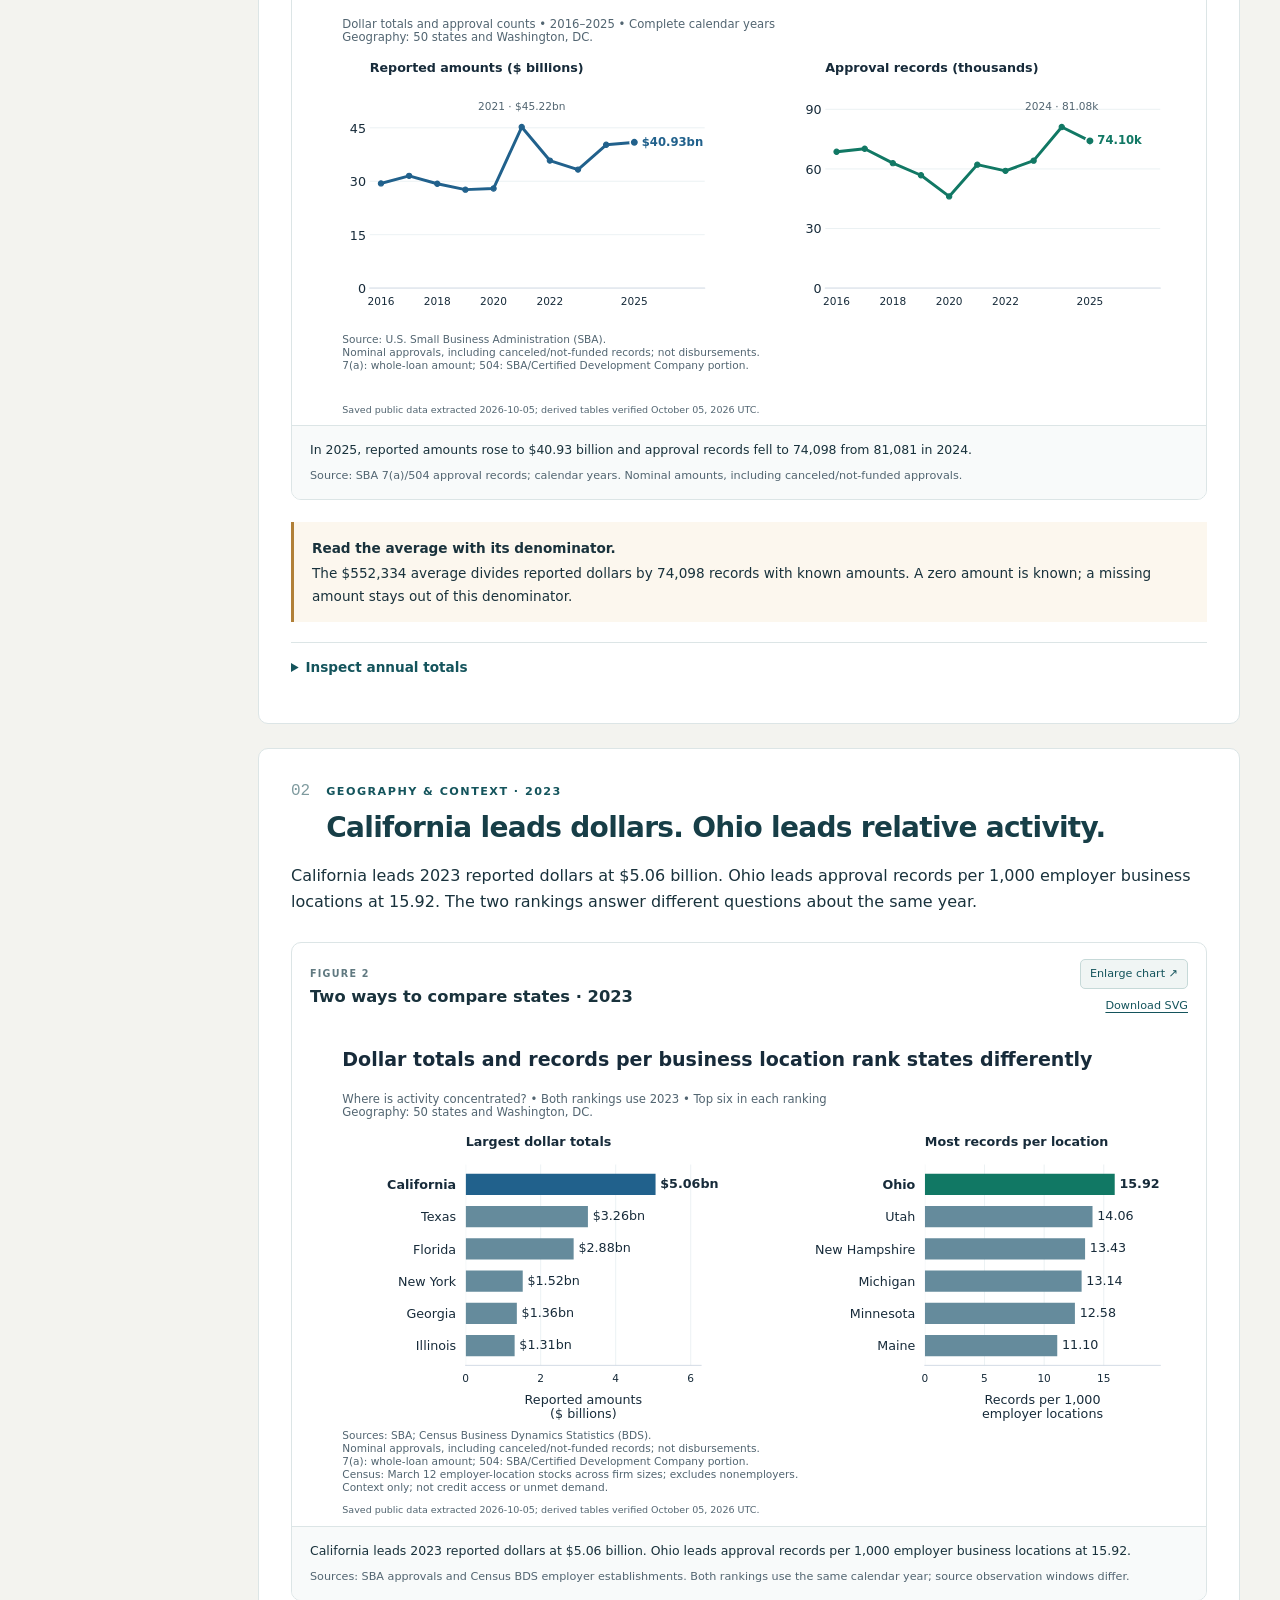
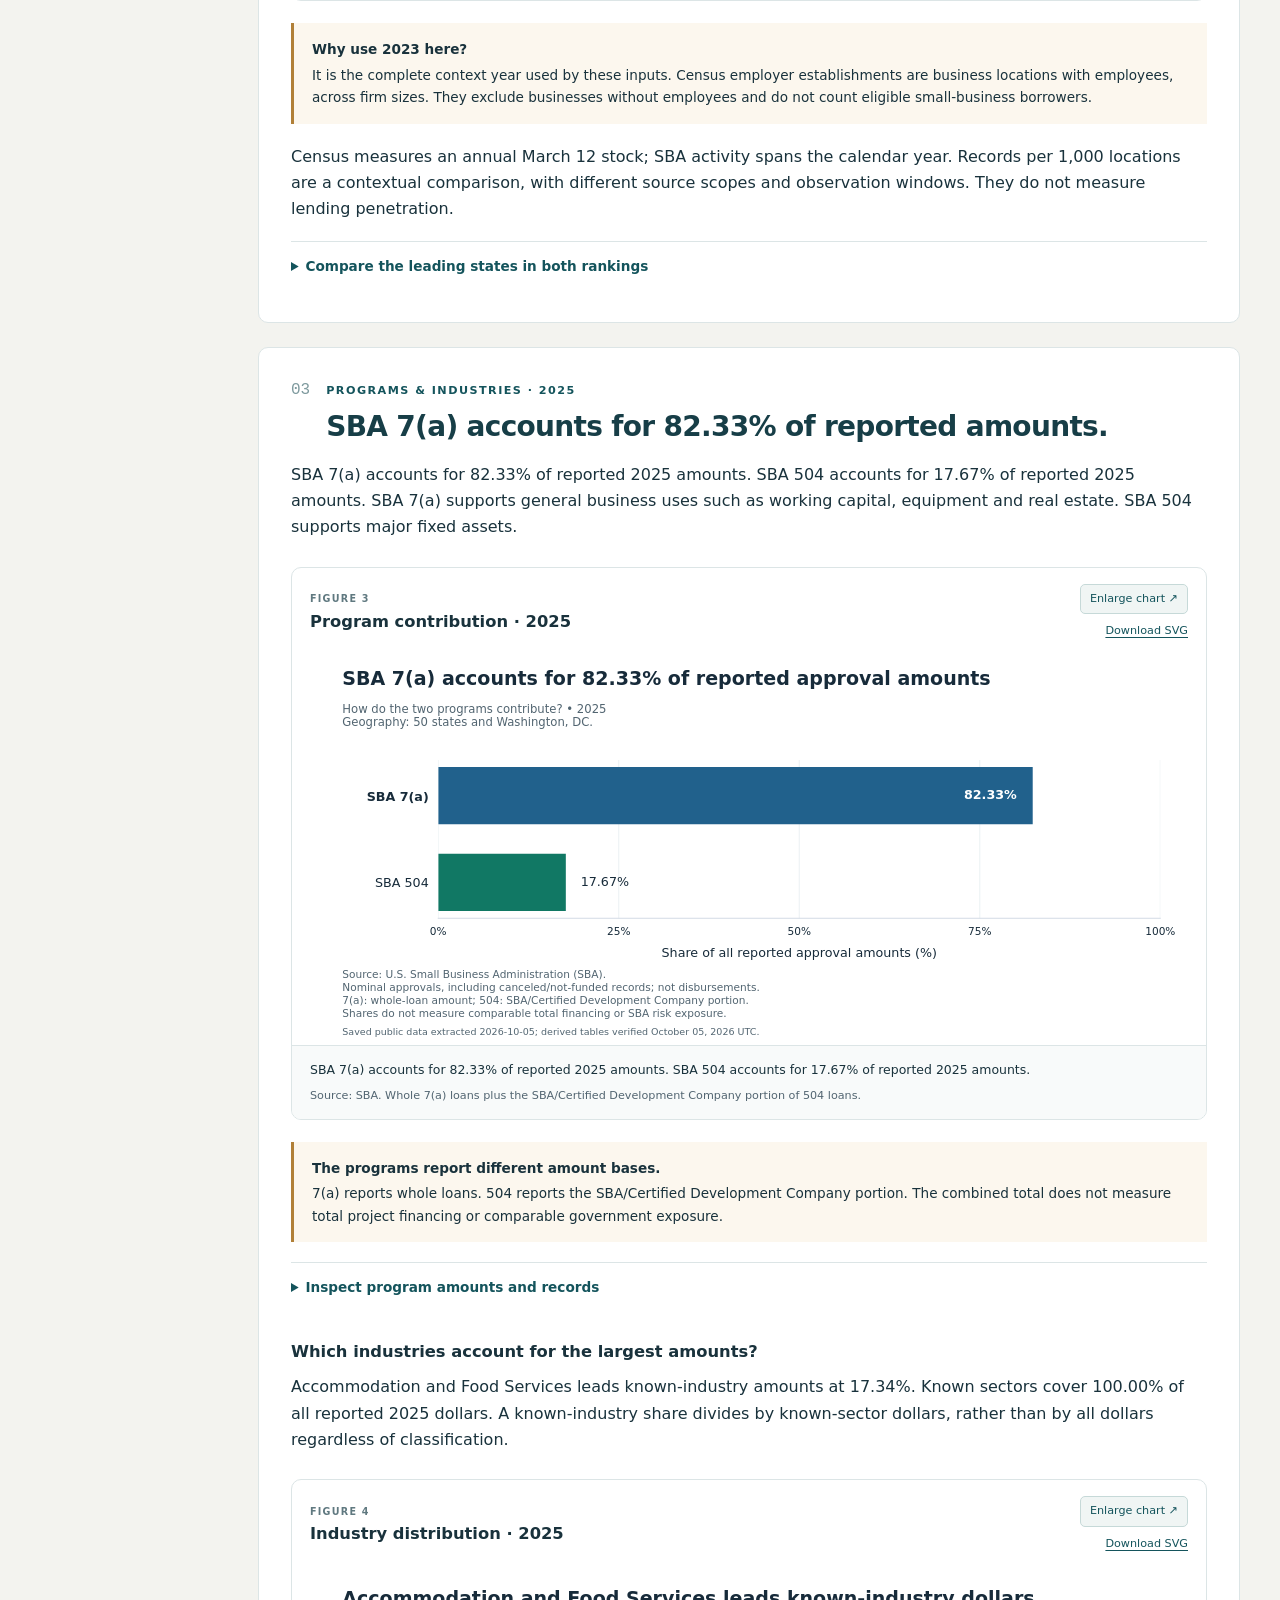
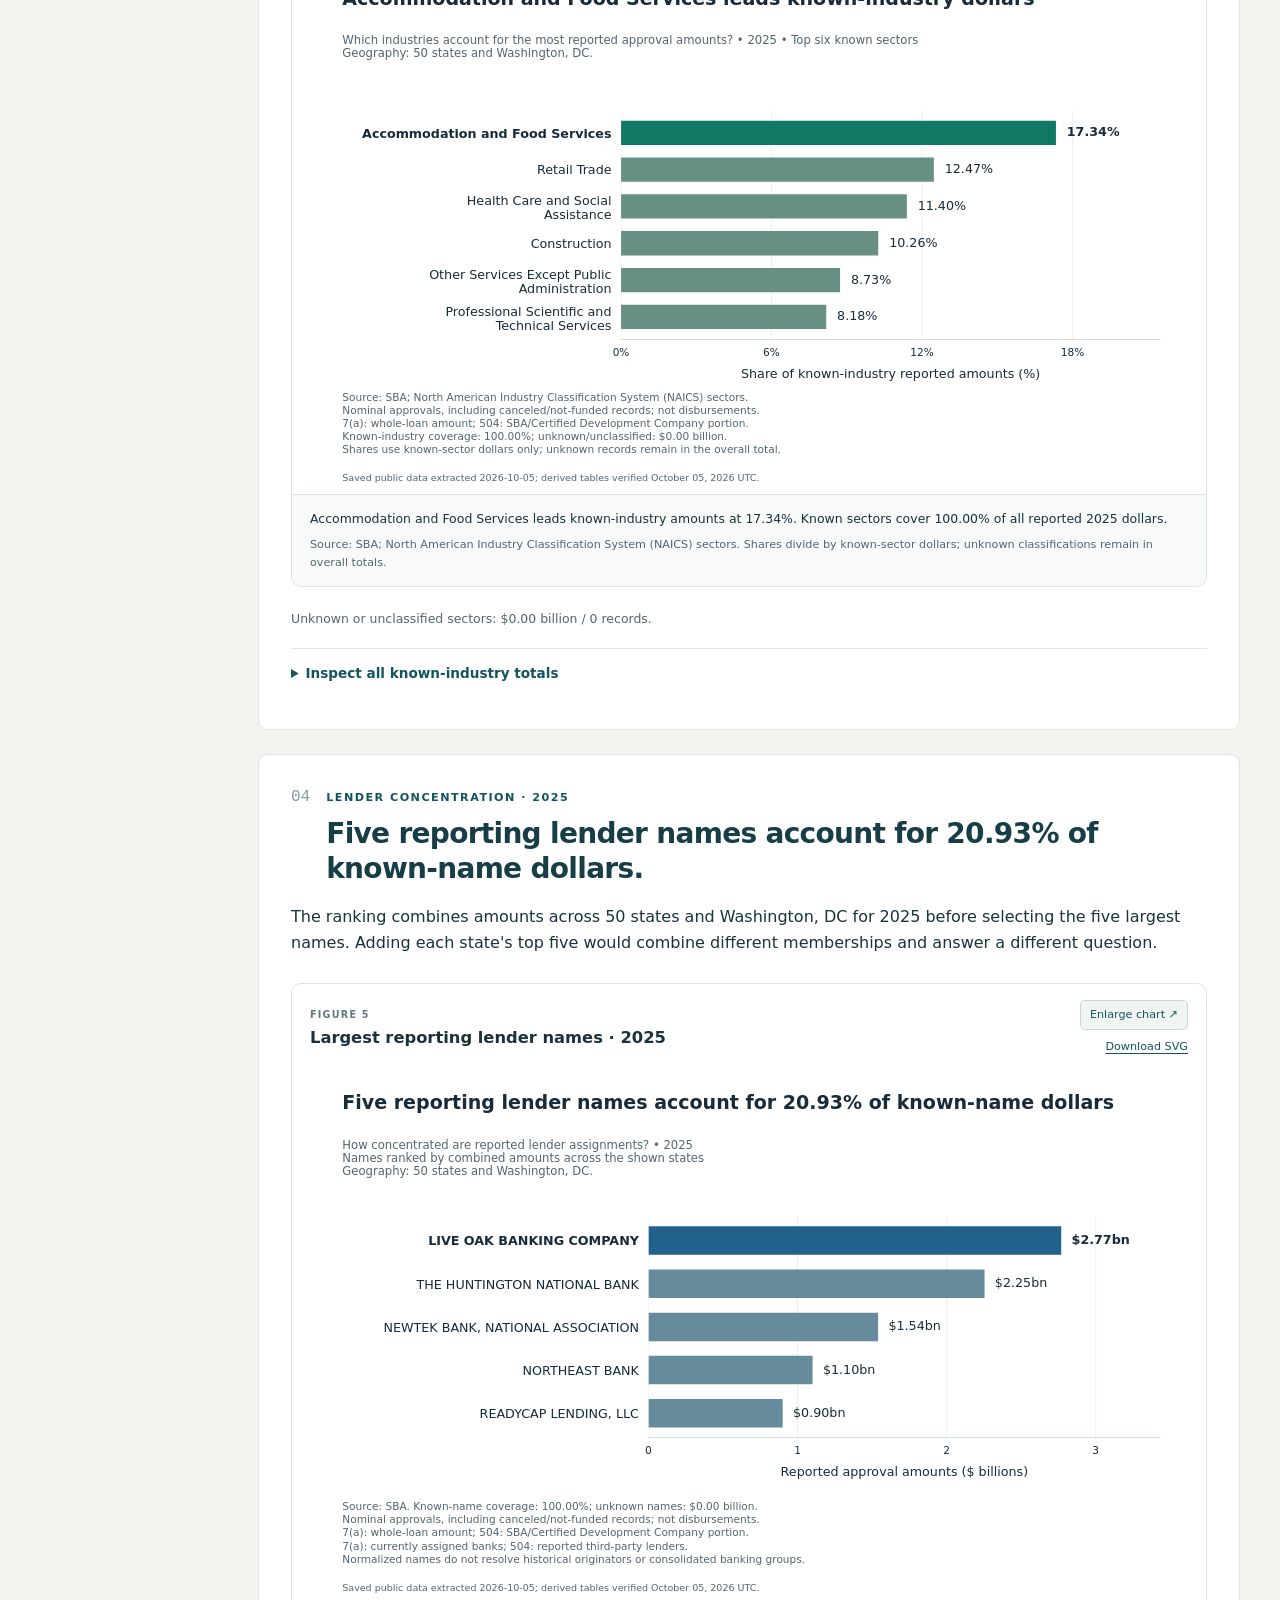
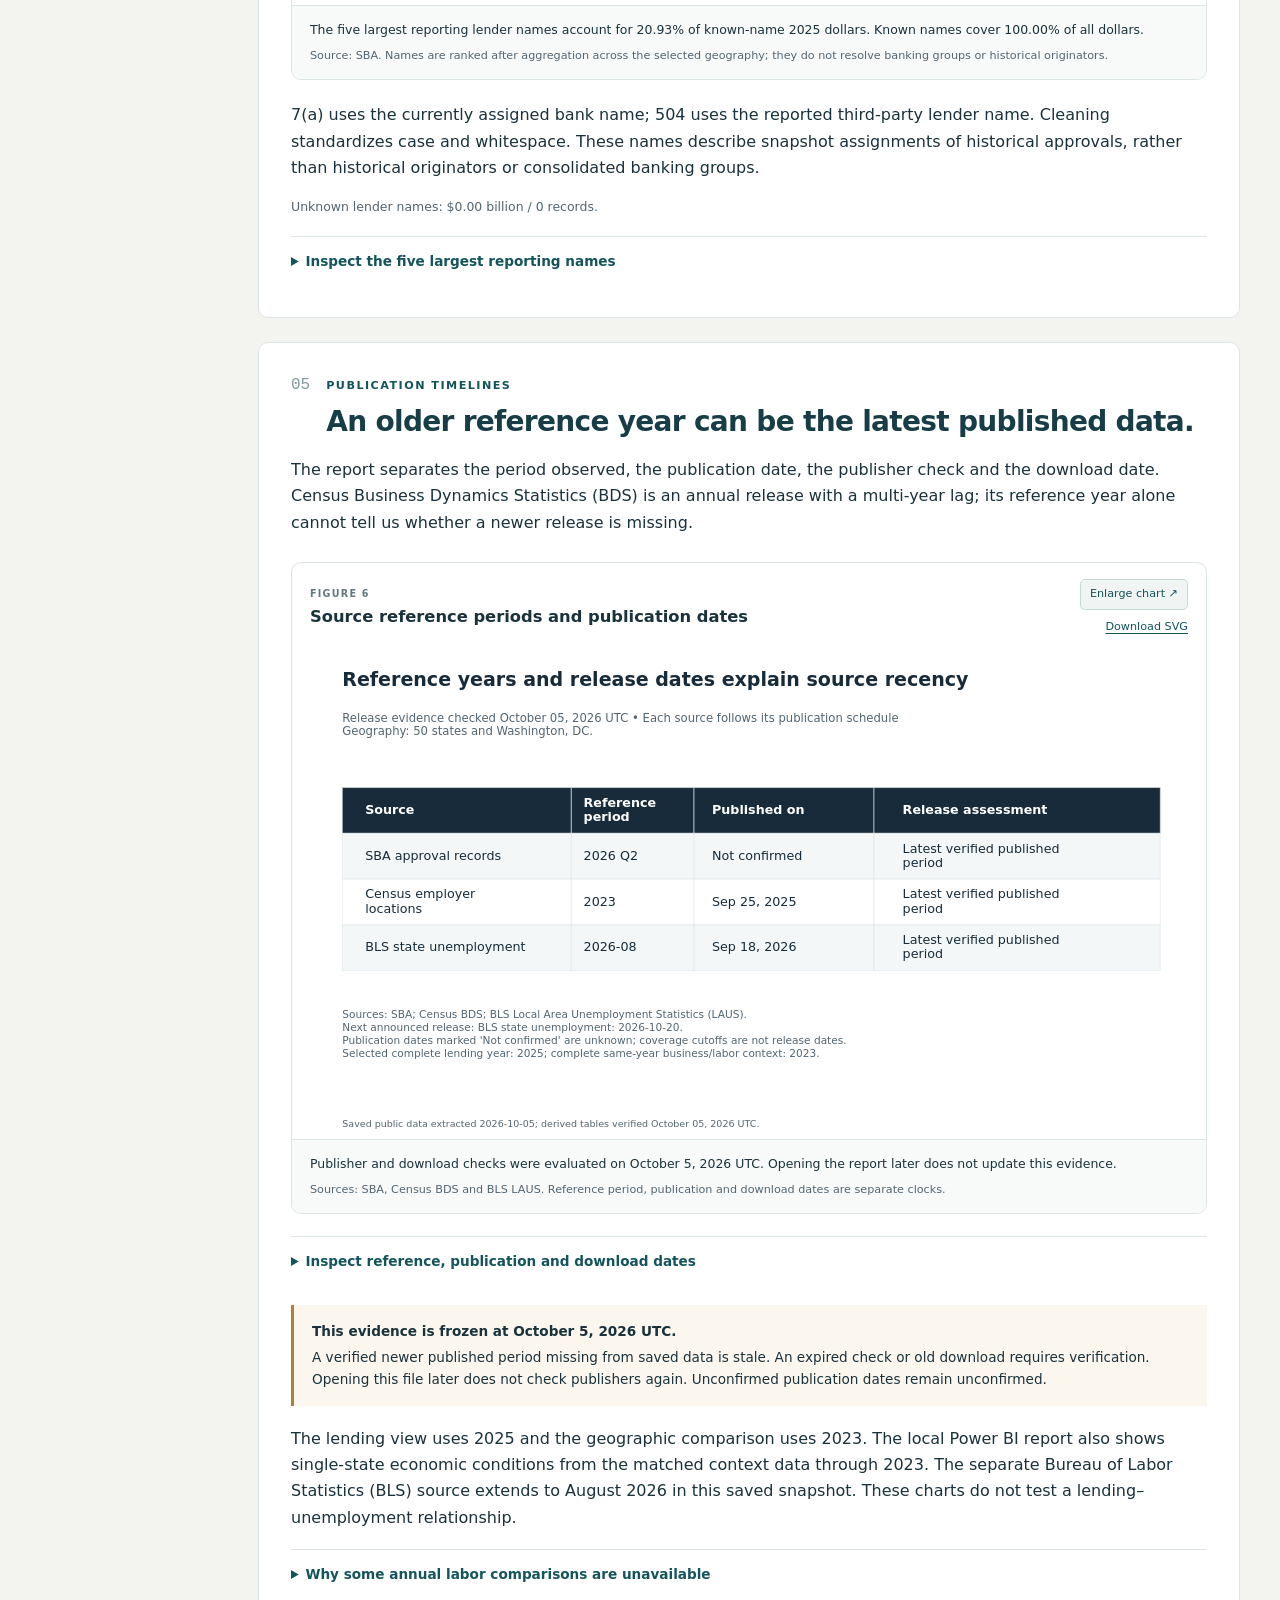
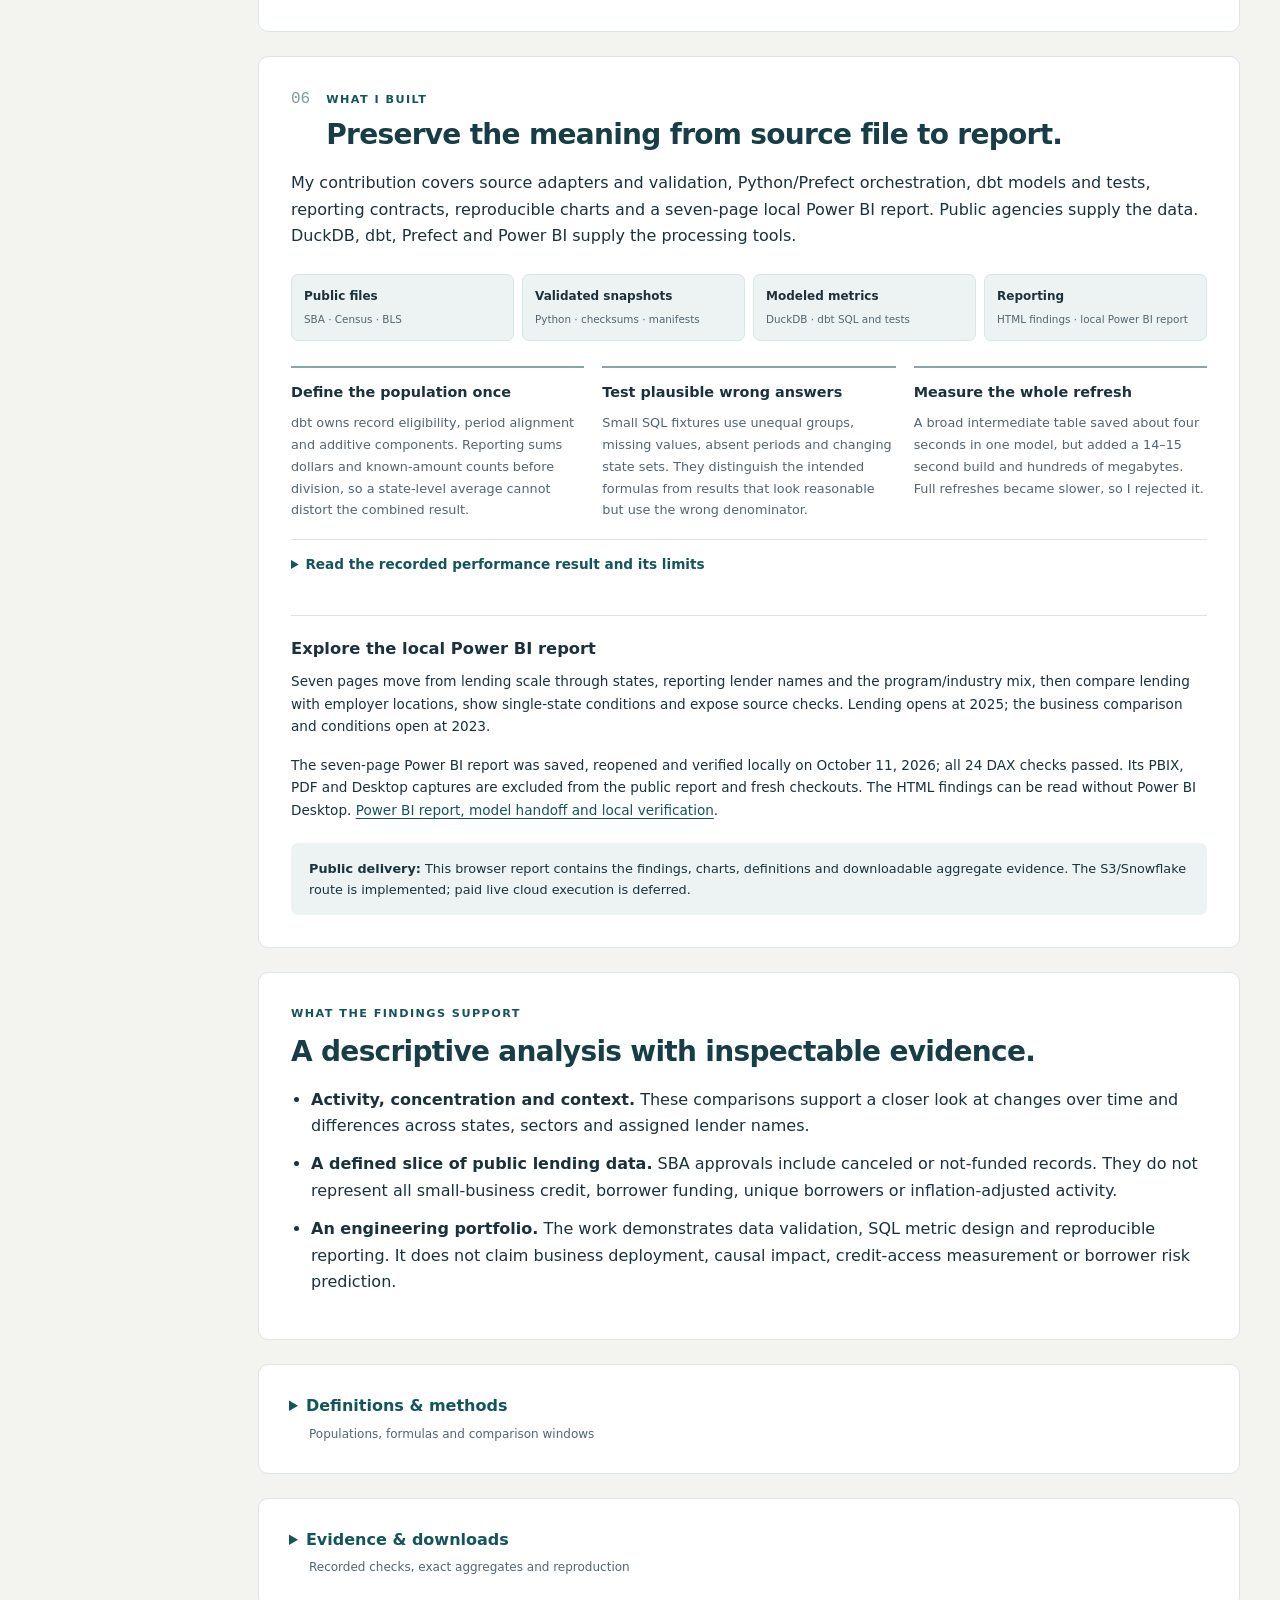
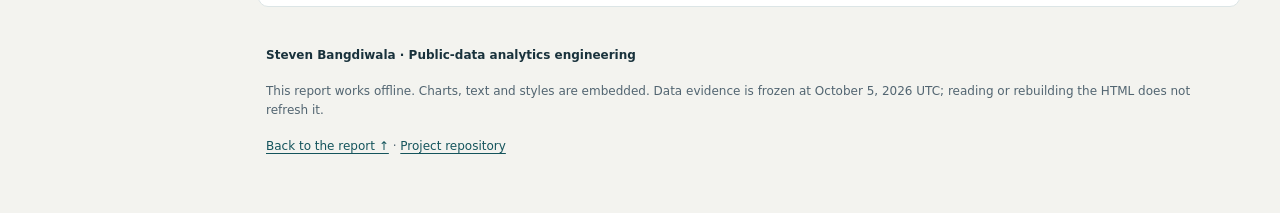
==== commit 5553a142: "Polish lending report and finalize Power BI documentation Improve charts, report navigation and mobi" ====
--- a/reports/portfolio/index.html
+++ b/reports/portfolio/index.html
@@ -14,10 +14,11 @@
   <meta property="og:url" content="https://stevennitesh.github.io/small-business-lending-pipeline/">
   <link rel="icon" href="data:image/svg+xml,%3Csvg xmlns='http://www.w3.org/2000/svg' viewBox='0 0 32 32'%3E%3Crect width='32' height='32' rx='7' fill='%23153e48'/%3E%3Cpath d='M8 24V17M16 24V12M24 24V7' stroke='%23e8bb76' stroke-width='4'/%3E%3C/svg%3E">
   <title>Business lending, in context | Steven Bangdiwala</title>
-  <style>:root { --ink: #19323c; --muted: #526571; --teal: #14545c; --paper: #f5f7f7; --line: #dce5e6; --gold: #e8bb76; }
+  <style>:root { --ink: #19323c; --muted: #526571; --teal: #14545c; --paper: #f3f3ef; --line: #dce5e6; --gold: #e8bb76; }
 * { box-sizing: border-box; }
 html { scroll-behavior: smooth; scroll-padding-top: 24px; }
 body { margin: 0; background: var(--paper); color: var(--ink); font: 16px/1.65 system-ui, -apple-system, BlinkMacSystemFont, "Segoe UI", sans-serif; }
+strong, td { font-variant-numeric: tabular-nums; }
 a { color: var(--teal); text-underline-offset: 3px; }
 a:hover { color: #086c76; }
 button, a, summary, [tabindex] { -webkit-tap-highlight-color: transparent; }
@@ -26,41 +27,59 @@
 [hidden] { display: none !important; }
 .skip { position: absolute; top: -100px; left: 20px; padding: 8px 15px; background: white; z-index: 20; }
 .skip:focus { top: 10px; }
-.page { max-width: 1260px; margin: auto; padding: 28px 40px 50px; }
+.page { max-width: 1340px; margin: auto; padding: 28px 40px 50px; }
 .masthead { display: flex; justify-content: space-between; gap: 15px; align-items: center; margin-bottom: 26px; font-size: .8rem; }
 .brand { font-weight: 750; color: var(--ink); text-decoration: none; }
 .brand span { font-weight: 450; color: var(--muted); margin-left: 6px; }
 .edition { color: var(--muted); }
-.hero { color: #fff; background: #153e48; border-radius: 18px; padding: 42px 50px 34px; position: relative; overflow: hidden; border-top: 5px solid var(--gold); }
+.hero { color: #fff; background: #153e48; border-radius: 12px; padding: 42px 42px 28px; border-top: 4px solid var(--gold); display: grid; grid-template-columns: minmax(0, 1.45fr) minmax(0, 1fr); gap: 0 42px; align-items: center; }
 .eyebrow { display: block; font-size: .7rem; font-weight: 750; text-transform: uppercase; letter-spacing: .13em; margin: 0 0 10px; color: var(--teal); }
 .hero .eyebrow { color: #e8bb76; }
-h1 { font-size: clamp(2.6rem, 5vw, 4.3rem); line-height: 1.06; font-weight: 750; letter-spacing: -.045em; margin: 14px 0 24px; }
+h1 { font-family: Georgia, "Times New Roman", serif; font-size: clamp(2.6rem, 4.5vw, 4.15rem); line-height: 1.08; font-weight: 500; letter-spacing: -.045em; margin: 14px 0 24px; }
 .hero-deck { max-width: 770px; font-size: 1.18rem; line-height: 1.6; color: #e7f0f1; }
-.hero-finding { font-size: 1.22rem; font-weight: 720; margin-bottom: 8px; }
-.hero-note { color: #d8e6e9; max-width: 820px; margin: 0; }
-.periods { display: flex; flex-wrap: wrap; gap: 10px 20px; border-top: 1px solid #50717a; padding-top: 20px; margin-top: 28px; font-size: .75rem; color: #e7eef0; }
+.hero-note { color: #d8e6e9; max-width: 820px; margin: 0; font-size: .9rem; }
+.hero-actions { display: flex; flex-wrap: wrap; gap: 12px 24px; margin-top: 22px; }
+.hero-actions a { font-size: .8rem; color: #fff; text-decoration: none; border-bottom: 1px solid #88a7aa; padding-bottom: 4px; }
+.hero-actions a:hover { border-color: var(--gold); color: var(--gold); }
+.hero-actions a span { margin-left: 8px; }
+.hero-contrast { padding: 24px; border: 1px solid #5c7a80; border-radius: 8px; background: #214b55; }
+.hero-contrast h2 { color: #fff; font-size: clamp(1.35rem, 2vw, 1.7rem); line-height: 1.35; margin-bottom: 22px; }
+.hero-contrast .eyebrow { font-size: .65rem; }
+.hero-contrast p:last-child { font-size: .78rem; color: #e0ebee; }
+.comparison { display: grid; grid-template-columns: repeat(2, minmax(0, 1fr)); gap: 18px; padding: 0 0 20px; margin-bottom: 18px; border-bottom: 1px solid #5c7a80; }
+.comparison span { display: block; color: #e0ebee; font-size: .73rem; }
+.comparison strong { display: block; font-size: clamp(1.6rem, 2.7vw, 2.35rem); letter-spacing: -.04em; line-height: 1.4; color: #fff; }
+.comparison > div:last-child strong { color: var(--gold); }
+.periods { grid-column: 1 / -1; display: flex; flex-wrap: wrap; gap: 10px 20px; border-top: 1px solid #50717a; padding-top: 20px; margin-top: 28px; font-size: .75rem; color: #e7eef0; }
 .periods span::before { content: "●"; font-size: .55rem; color: var(--gold); margin-right: 8px; }
 .metrics { display: grid; grid-template-columns: repeat(4, minmax(0, 1fr)); gap: 12px; margin-top: 20px; }
-.metric { background: #fff; padding: 20px; border: 1px solid var(--line); border-radius: 12px; display: flex; flex-direction: column; }
+.metric { background: #fff; padding: 20px; border: 1px solid var(--line); border-radius: 8px; display: flex; flex-direction: column; box-shadow: 0 2px 5px rgb(25 50 60 / .025); }
 .metric-label { color: var(--muted); font-size: .75rem; }
 .metric strong { font-size: clamp(1.3rem, 2.4vw, 1.85rem); letter-spacing: -.03em; margin: 3px 0 6px; color: var(--teal); line-height: 1.25; }
 .metric > span:last-child { color: var(--muted); font-size: .7rem; }
 .population { font-size: .75rem; color: var(--muted); margin: 14px 2px 32px; max-width: 1000px; }
-.layout { display: grid; grid-template-columns: 204px minmax(0, 1fr); gap: 26px; align-items: start; }
+.layout { display: grid; grid-template-columns: 190px minmax(0, 1fr); gap: 28px; align-items: start; }
 aside { position: sticky; top: 25px; }
 nav { border-left: 2px solid var(--line); padding-left: 18px; }
 nav .eyebrow { margin-bottom: 15px; }
 nav a { display: block; text-decoration: none; font-size: .8rem; line-height: 1.5; padding: 7px 0; color: var(--muted); }
 nav a:hover, nav a[aria-current="location"] { color: var(--teal); font-weight: 650; }
+nav a[aria-current="location"] { box-shadow: -20px 0 0 -18px var(--teal); }
 nav a span { font-size: .7rem; color: #708991; margin-right: 7px; }
 .sidebar-note { margin: 26px 20px; font-size: .7rem; color: var(--muted); }
 main { min-width: 0; }
-section, .major-detail { background: #fff; border: 1px solid var(--line); border-radius: 14px; margin-bottom: 22px; padding: 30px; }
+section, .major-detail { background: #fff; border: 1px solid var(--line); border-radius: 10px; margin-bottom: 24px; padding: 32px; }
 section.intro { background: #eaf1f0; border-color: #d8e6e3; }
 h2 { font-size: clamp(1.35rem, 2.3vw, 1.75rem); line-height: 1.25; letter-spacing: -.025em; margin: 0 0 18px; color: #173e47; }
 h3 { font-size: 1.02rem; line-height: 1.4; margin: 0 0 10px; }
 p { margin: 0 0 16px; }
 p:last-child { margin-bottom: 0; }
+.reading-path { display: grid; grid-template-columns: repeat(3, minmax(0, 1fr)); gap: 16px; border-top: 1px solid #c6d9d8; padding-top: 20px; margin-top: 24px; }
+.reading-path a { text-decoration: none; display: flex; flex-direction: column; gap: 7px; color: var(--ink); border-bottom: 2px solid #b9cecc; padding-bottom: 12px; }
+.reading-path a:hover { border-color: var(--teal); }
+.reading-path span { font-size: .72rem; color: var(--muted); line-height: 1.55; }
+.reading-path span:first-child { color: var(--teal); font-size: .65rem; font-weight: 650; }
+.reading-path strong { font-size: .98rem; line-height: 1.4; }
 .section-heading { display: flex; gap: 16px; align-items: baseline; }
 .section-heading .eyebrow { margin-bottom: 8px; }
 .section-number { color: #7e9a9e; font: 500 1rem/1.3 ui-monospace, monospace; }
@@ -103,6 +122,8 @@
 .decision-grid h3 { font-size: .9rem; }
 .decision-grid p { font-size: .8rem; line-height: 1.7; color: var(--muted); }
 .status { font-size: .8rem; background: #edf3f3; padding: 15px 18px; margin-top: 22px; border-radius: 7px; }
+.report-delivery { border-top: 1px solid var(--line); margin-top: 26px; padding-top: 22px; }
+.report-delivery p { font-size: .85rem; }
 .limits-list { padding-left: 20px; margin: 0; }
 .limits-list li { margin: 0 0 12px; }
 .glossary { margin: 22px 0; }
@@ -112,6 +133,7 @@
 .downloads a { display: block; background: #edf3f2; padding: 10px 14px; border-radius: 6px; font-size: .78rem; }
 .evidence-links { font-size: .85rem; }
 pre { background: #173a44; color: #e9f3f4; overflow: auto; padding: 17px 20px; border-radius: 7px; font-size: .75rem; }
+.json-preview { max-height: 24rem; }
 footer { padding: 15px 8px 0; color: var(--muted); font-size: .75rem; }
 footer p:first-child { font-weight: 650; color: var(--ink); }
 dialog { border: 1px solid var(--line); border-radius: 12px; max-width: 96vw; width: 1150px; max-height: 94vh; padding: 20px; color: var(--ink); }
@@ -124,6 +146,7 @@
 .viewer-scroll { overflow: auto; max-height: 68vh; }
 .viewer-scroll img { display: block; width: 100%; height: auto; }
 .viewer-scroll.full img { width: auto; min-width: 100%; max-width: none; }
+.viewer-hint { display: none; }
 #viewer-caption { font-size: .75rem; color: var(--muted); margin-top: 14px; }
 @media (max-width: 1050px) {
   .page { padding: 22px; }
@@ -131,6 +154,8 @@
   section, .major-detail { padding-left: 24px; padding-right: 24px; }
   .metric { padding: 16px; }
   .chart-scroll img { min-width: 570px; }
+  .hero { padding: 32px; gap: 0 24px; }
+  .hero-contrast { padding: 20px; }
 }
 @media (max-width: 800px) {
   .layout { display: block; }
@@ -138,7 +163,9 @@
   nav { display: flex; flex-wrap: wrap; gap: 0 18px; border-left: none; border-bottom: 1px solid var(--line); padding: 0 0 14px; }
   nav .eyebrow, .sidebar-note { display: none; }
   nav a { font-size: .75rem; }
-  .hero { padding: 32px; }
+  .hero { padding: 32px; grid-template-columns: 1fr; gap: 24px; }
+  .hero-contrast { max-width: none; }
+  .periods { margin-top: 0; }
   .metrics { grid-template-columns: repeat(2, 1fr); }
   .metric strong { font-size: 1.75rem; }
 }
@@ -147,10 +174,11 @@
   .masthead { font-size: .75rem; margin-bottom: 18px; }
   .brand span, .edition { display: none; }
   .hero { padding: 26px 24px; border-radius: 12px; }
-  h1 { font-size: 2.7rem; }
+  h1 { font-size: 2.15rem; }
   .hero-deck { font-size: 1rem; }
-  .hero-finding { font-size: 1.05rem; }
   .hero-note { font-size: .85rem; }
+  .hero-contrast h2 { font-size: 1.3rem; }
+  .comparison strong { font-size: 1.8rem; }
   .periods { font-size: .7rem; gap: 8px; flex-direction: column; }
   .metrics { gap: 8px; margin-top: 12px; }
   .metric { padding: 14px; }
@@ -171,9 +199,13 @@
   figcaption { padding: 14px; font-size: .75rem; }
   .pipeline { grid-template-columns: repeat(2, 1fr); }
   .decision-grid { grid-template-columns: 1fr; }
+  .reading-path { grid-template-columns: 1fr; gap: 14px; }
+  .reading-path a { padding-bottom: 14px; }
   .callout { padding: 13px 15px; }
   .viewer-toolbar { flex-direction: column; align-items: flex-start; gap: 10px; }
   dialog { padding: 15px; }
+  .viewer-hint { display: block; font-size: .72rem; color: var(--muted); }
+  .viewer-scroll { max-height: 52vh; }
   th, td { padding: 8px; min-width: 80px; }
   table { font-size: .72rem; }
 }
@@ -182,9 +214,12 @@
   body { background: #fff; font-size: 10pt; }
   .page { max-width: none; padding: 0; }
   .hero { background: #fff; color: #173e47; border: 1px solid var(--line); padding: 25px; }
+  .hero-contrast { background: #fff; border-color: var(--line); padding: 18px; }
+  .hero-contrast h2, .hero-contrast p:last-child, .comparison span, .comparison strong, .comparison > div:last-child strong { color: #173e47; }
+  .comparison { border-color: var(--line); }
   .hero .eyebrow, .hero-deck, .hero-note, .periods { color: #173e47; }
   h1 { font-size: 30pt; }
-  .masthead, aside, .chart-actions, .mobile-hint, footer a, dialog { display: none !important; }
+  .masthead, aside, .hero-actions, .chart-actions, .mobile-hint, footer a, dialog { display: none !important; }
   .layout { display: block; }
   .metrics { grid-template-columns: repeat(4, 1fr); }
   .metric strong { font-size: 16pt; }
@@ -196,6 +231,7 @@
   .table-scroll { width: 100%; }
   th, td { min-width: 0; overflow-wrap: anywhere; }
   pre { background: #f5f7f7; color: var(--ink); white-space: pre-wrap; }
+  .json-detail { display: none; }
   .major-detail summary span { display: none; }
 }
 </style>
@@ -206,13 +242,23 @@
   <div class="masthead"><a href="https://github.com/stevennitesh/small-business-lending-pipeline" class="brand">Steven Bangdiwala <span>/ Analytics engineering</span></a>
     <span class="edition">Public-data portfolio · Report 01</span></div>
   <header class="hero">
+    <div class="hero-copy">
     <p class="eyebrow">Small business lending · SBA 7(a) &amp; 504</p>
     <h1>Business lending,<br>in context.</h1>
     <p class="hero-deck">Where is loan approval activity concentrated, and how does the answer change
       when we compare it with the local business base?</p>
-    <p class="hero-finding">More reported dollars, fewer approval records.</p>
     <p class="hero-note">I built a Python and SQL pipeline that turns public agency files into validated
       snapshots, tested metrics and reproducible reports.</p>
+    <div class="hero-actions"><a href="#activity">Read the findings <span aria-hidden="true">↓</span></a>
+      <a href="#evidence">Inspect the evidence <span aria-hidden="true">↗</span></a></div>
+    </div>
+    <div class="hero-contrast" aria-label="Change from 2024 to 2025">
+      <p class="eyebrow">2024 → 2025 · Full calendar years</p>
+      <h2>More reported dollars, fewer approval records.</h2>
+      <div class="comparison"><div><span>Reported dollars</span><strong>+1.71%</strong></div>
+        <div><span>Approval records</span><strong>-8.61%</strong></div></div>
+      <p>Dollar totals describe scale. Record counts describe volume. Read both before interpreting the trend.</p>
+    </div>
     <div class="periods"><span>2025 lending results</span><span>2023 employer-location comparison</span>
       <span>Evidence checked October 5, 2026 UTC</span></div>
   </header>
@@ -222,7 +268,7 @@
     <div class="metric"><span class="metric-label">Annual dollar change</span><strong>1.71%</strong><span>Comparable full calendar years</span></div>
     <div class="metric"><span class="metric-label">Average reported amount</span><strong>$552,334</strong><span>Per record with a known amount</span></div>
   </div>
-  <p class="population">50 states and Washington, DC · Recognized project state and calendar approval date.
+  <p class="population">50 states and Washington, DC · Project location and calendar approval year.
     Includes canceled/not-funded approvals. Records are not unique borrowers or disbursements.</p>
 
   <div class="layout">
@@ -253,6 +299,14 @@
         <p>A lending analyst or economic-development researcher could use these comparisons to choose
           states, sectors or lender assignments for closer study. The results do not establish credit
           access, unmet demand or the effect of SBA programs.</p>
+        <div class="reading-path" aria-label="Key findings and where to read them">
+          <a href="#activity"><span>Scale &amp; volume · 2025</span><strong>-8.61% in records</strong>
+            <span>Against 1.71% in reported dollars.</span></a>
+          <a href="#geography"><span>Geographic context · 2023</span><strong>Ohio leads relative activity</strong>
+            <span>California leads the dollar ranking.</span></a>
+          <a href="#lenders"><span>Reporting names · 2025</span><strong>20.93% in the top five</strong>
+            <span>Share of dollars with known lender names.</span></a>
+        </div>
       </section>
 
       <section id="activity">
@@ -265,9 +319,9 @@
         <h3 id="findings-title">Annual approval activity</h3></div>
         <div class="chart-actions"><button type="button" class="zoom" hidden
         aria-haspopup="dialog" aria-label="Enlarge Annual approval activity">Enlarge chart ↗</button>
-        <a href="[data-uri]" download="lending_findings.svg">Download SVG</a></div></div>
+        <a href="[data-uri]" download="lending_findings.svg">Download SVG</a></div></div>
         <div class="chart-scroll" tabindex="0" role="region" aria-label="Annual approval activity chart">
-        <img src="[data-uri]" alt="In 2025, reported amounts rose to $40.93 billion and approval records fell to 74,098 from 81,081 in 2024." loading="lazy"></div>
+        <img src="[data-uri]" alt="In 2025, reported amounts rose to $40.93 billion and approval records fell to 74,098 from 81,081 in 2024." loading="lazy"></div>
         <p class="mobile-hint">Scroll sideways to inspect the chart, or enlarge it.</p>
         <figcaption>In 2025, reported amounts rose to $40.93 billion and approval records fell to 74,098 from 81,081 in 2024. <span class="chart-source">Source: SBA 7(a)/504 approval records; calendar years. Nominal amounts, including canceled/not-funded approvals.</span></figcaption>
         </figure>
@@ -279,16 +333,16 @@
 
       <section id="geography">
         <div class="section-heading"><span class="section-number">02</span><div><p class="eyebrow">Geography &amp; context · 2023</p>
-          <h2>Large dollar totals and high relative activity tell different stories.</h2></div></div>
+          <h2>California leads dollars. Ohio leads relative activity.</h2></div></div>
         <p>California leads 2023 reported dollars at $5.06 billion. Ohio leads approval records per 1,000 employer business locations at 15.92. The two rankings answer different questions about the same year.</p>
         <figure id="chart-geography" aria-labelledby="geography-title">
         <div class="figure-heading"><div><span class="eyebrow">Figure 2</span>
         <h3 id="geography-title">Two ways to compare states · 2023</h3></div>
         <div class="chart-actions"><button type="button" class="zoom" hidden
         aria-haspopup="dialog" aria-label="Enlarge Two ways to compare states · 2023">Enlarge chart ↗</button>
-        <a href="[data-uri]" download="lending_geography.svg">Download SVG</a></div></div>
+        <a href="[data-uri]" download="lending_geography.svg">Download SVG</a></div></div>
         <div class="chart-scroll" tabindex="0" role="region" aria-label="Two ways to compare states · 2023 chart">
-        <img src="[data-uri]" alt="California leads 2023 reported dollars at $5.06 billion. Ohio leads approval records per 1,000 employer business locations at 15.92." loading="lazy"></div>
+        <img src="[data-uri]" alt="California leads 2023 reported dollars at $5.06 billion. Ohio leads approval records per 1,000 employer business locations at 15.92." loading="lazy"></div>
         <p class="mobile-hint">Scroll sideways to inspect the chart, or enlarge it.</p>
         <figcaption>California leads 2023 reported dollars at $5.06 billion. Ohio leads approval records per 1,000 employer business locations at 15.92. <span class="chart-source">Sources: SBA approvals and Census BDS employer establishments. Both rankings use the same calendar year; source observation windows differ.</span></figcaption>
         </figure>
@@ -304,7 +358,7 @@
 
       <section id="composition">
         <div class="section-heading"><span class="section-number">03</span><div><p class="eyebrow">Programs &amp; industries · 2025</p>
-          <h2>Show what makes up the total.</h2></div></div>
+          <h2>SBA 7(a) accounts for 82.33% of reported amounts.</h2></div></div>
         <p>SBA 7(a) accounts for 82.33% of reported 2025 amounts. SBA 504 accounts for 17.67% of reported 2025 amounts. SBA 7(a) supports general business uses such as working capital,
           equipment and real estate. SBA 504 supports major fixed assets.</p>
         <figure id="chart-programs" aria-labelledby="programs-title">
@@ -312,9 +366,9 @@
         <h3 id="programs-title">Program contribution · 2025</h3></div>
         <div class="chart-actions"><button type="button" class="zoom" hidden
         aria-haspopup="dialog" aria-label="Enlarge Program contribution · 2025">Enlarge chart ↗</button>
-        <a href="[data-uri]" download="lending_programs.svg">Download SVG</a></div></div>
+        <a href="[data-uri]" download="lending_programs.svg">Download SVG</a></div></div>
         <div class="chart-scroll" tabindex="0" role="region" aria-label="Program contribution · 2025 chart">
-        <img src="[data-uri]" alt="SBA 7(a) accounts for 82.33% of reported 2025 amounts. SBA 504 accounts for 17.67% of reported 2025 amounts." loading="lazy"></div>
+        <img src="[data-uri]" alt="SBA 7(a) accounts for 82.33% of reported 2025 amounts. SBA 504 accounts for 17.67% of reported 2025 amounts." loading="lazy"></div>
         <p class="mobile-hint">Scroll sideways to inspect the chart, or enlarge it.</p>
         <figcaption>SBA 7(a) accounts for 82.33% of reported 2025 amounts. SBA 504 accounts for 17.67% of reported 2025 amounts. <span class="chart-source">Source: SBA. Whole 7(a) loans plus the SBA/Certified Development Company portion of 504 loans.</span></figcaption>
         </figure>
@@ -322,16 +376,17 @@
           7(a) reports whole loans. 504 reports the SBA/Certified Development Company portion.
           The combined total does not measure total project financing or comparable government exposure.</div>
         <details><summary>Inspect program amounts and records</summary><div class="table-scroll" tabindex="0" role="region" aria-label="Program totals · 2025"><table><caption>Program totals · 2025</caption><thead><tr><th scope="col">Program</th><th scope="col">Reported amounts</th><th scope="col">Share of all amounts</th><th scope="col">Approval records</th></tr></thead><tbody><tr><th scope="row">SBA 7(a)</th><td>$33.70 billion</td><td>82.33%</td><td>67,933</td></tr><tr><th scope="row">SBA 504</th><td>$7.23 billion</td><td>17.67%</td><td>6,165</td></tr></tbody></table></div></details>
-        <p class="subsection-lead">Accommodation and Food Services leads known-industry amounts at 17.34%. Known sectors cover 100.00% of all reported 2025 dollars. A known-industry share divides by known-sector dollars,
+        <h3 class="subsection-lead">Which industries account for the largest amounts?</h3>
+        <p>Accommodation and Food Services leads known-industry amounts at 17.34%. Known sectors cover 100.00% of all reported 2025 dollars. A known-industry share divides by known-sector dollars,
           rather than by all dollars regardless of classification.</p>
         <figure id="chart-industries" aria-labelledby="industries-title">
         <div class="figure-heading"><div><span class="eyebrow">Figure 4</span>
         <h3 id="industries-title">Industry distribution · 2025</h3></div>
         <div class="chart-actions"><button type="button" class="zoom" hidden
         aria-haspopup="dialog" aria-label="Enlarge Industry distribution · 2025">Enlarge chart ↗</button>
-        <a href="[data-uri]" download="lending_industries.svg">Download SVG</a></div></div>
+        <a href="[data-uri]" download="lending_industries.svg">Download SVG</a></div></div>
         <div class="chart-scroll" tabindex="0" role="region" aria-label="Industry distribution · 2025 chart">
-        <img src="[data-uri]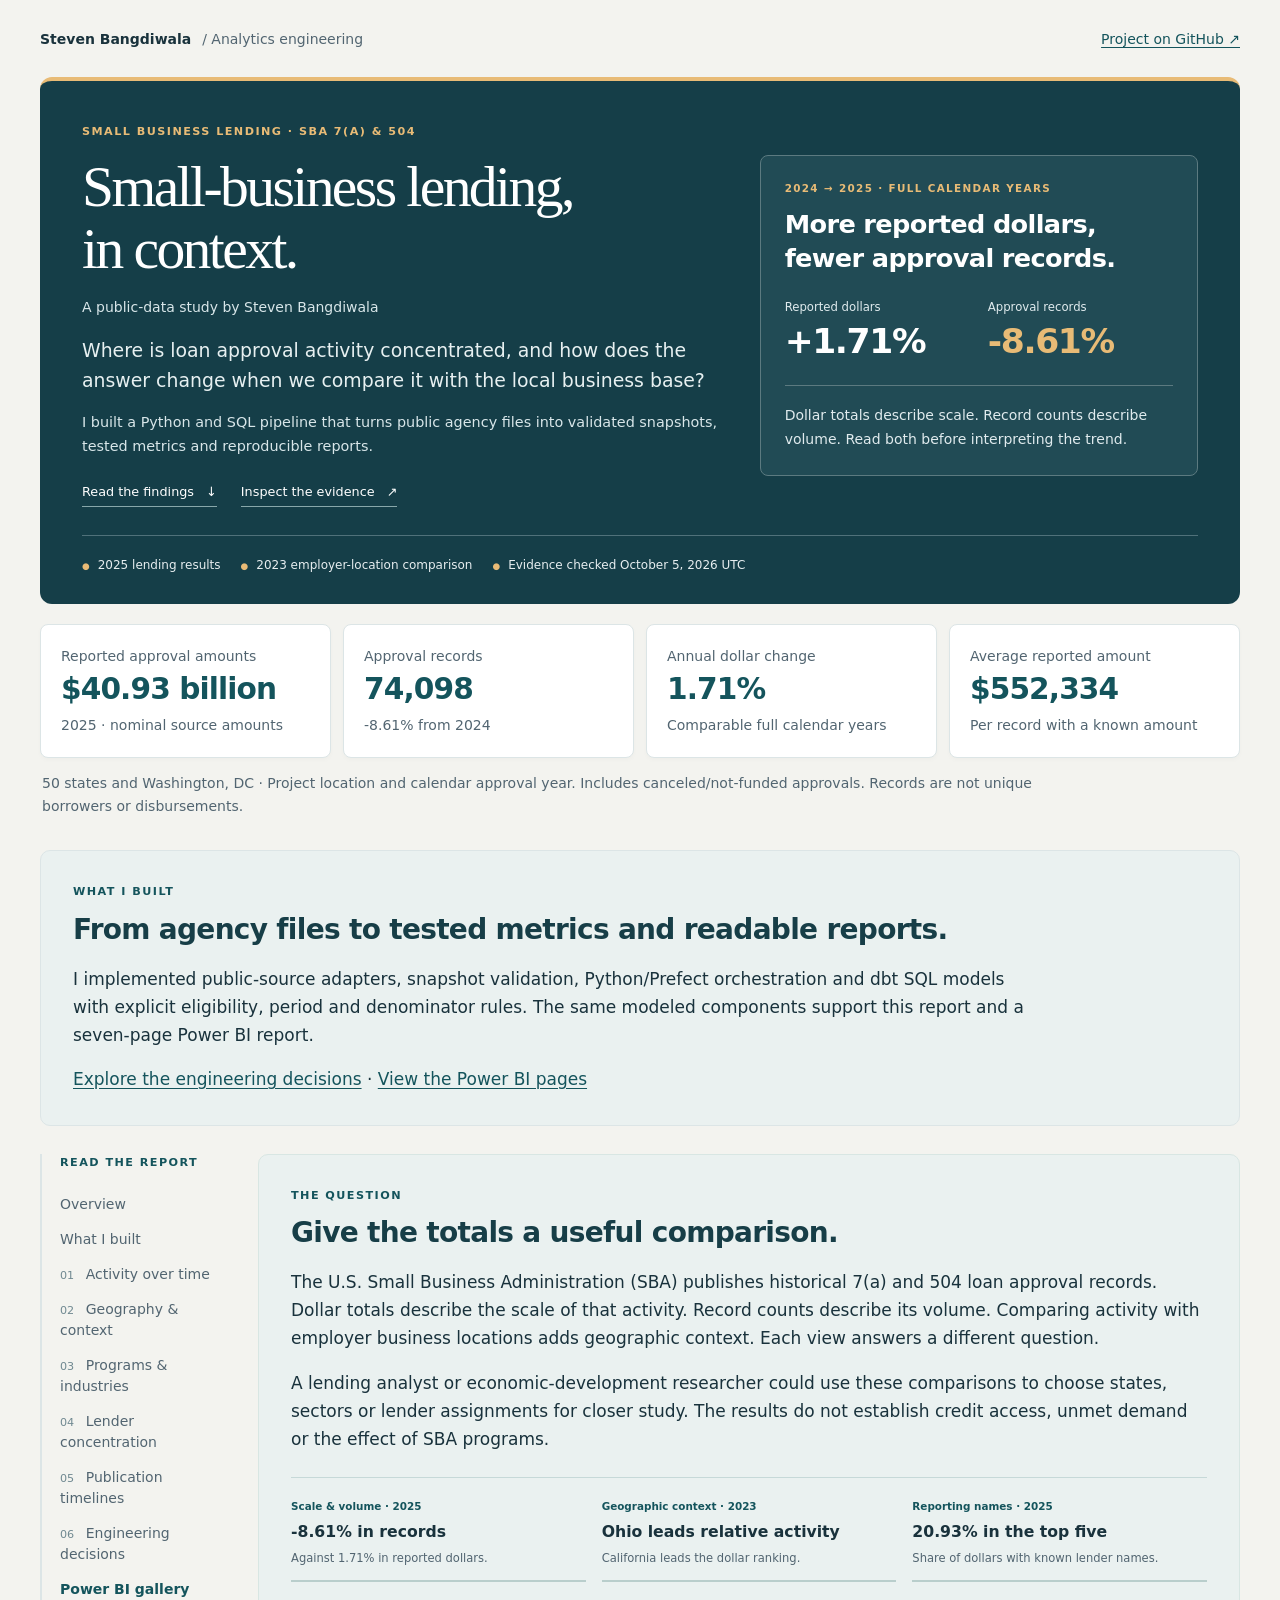
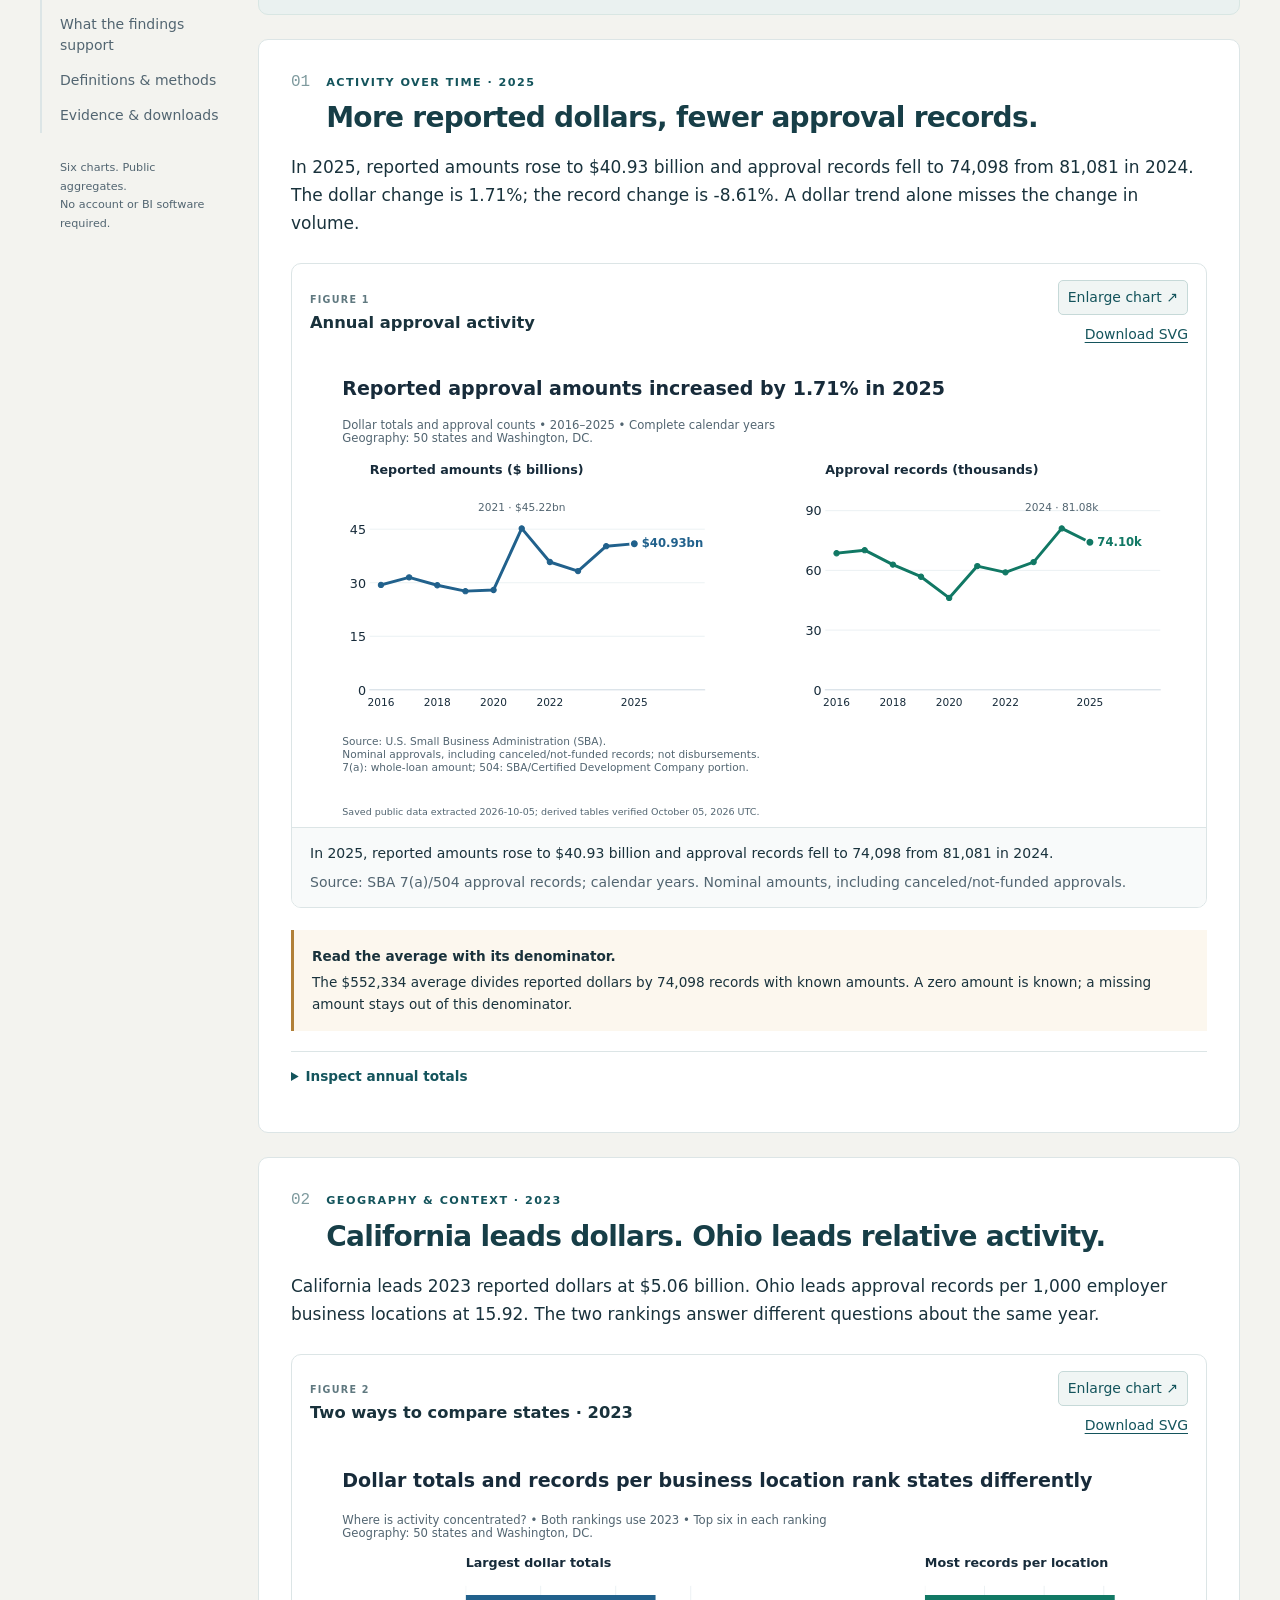
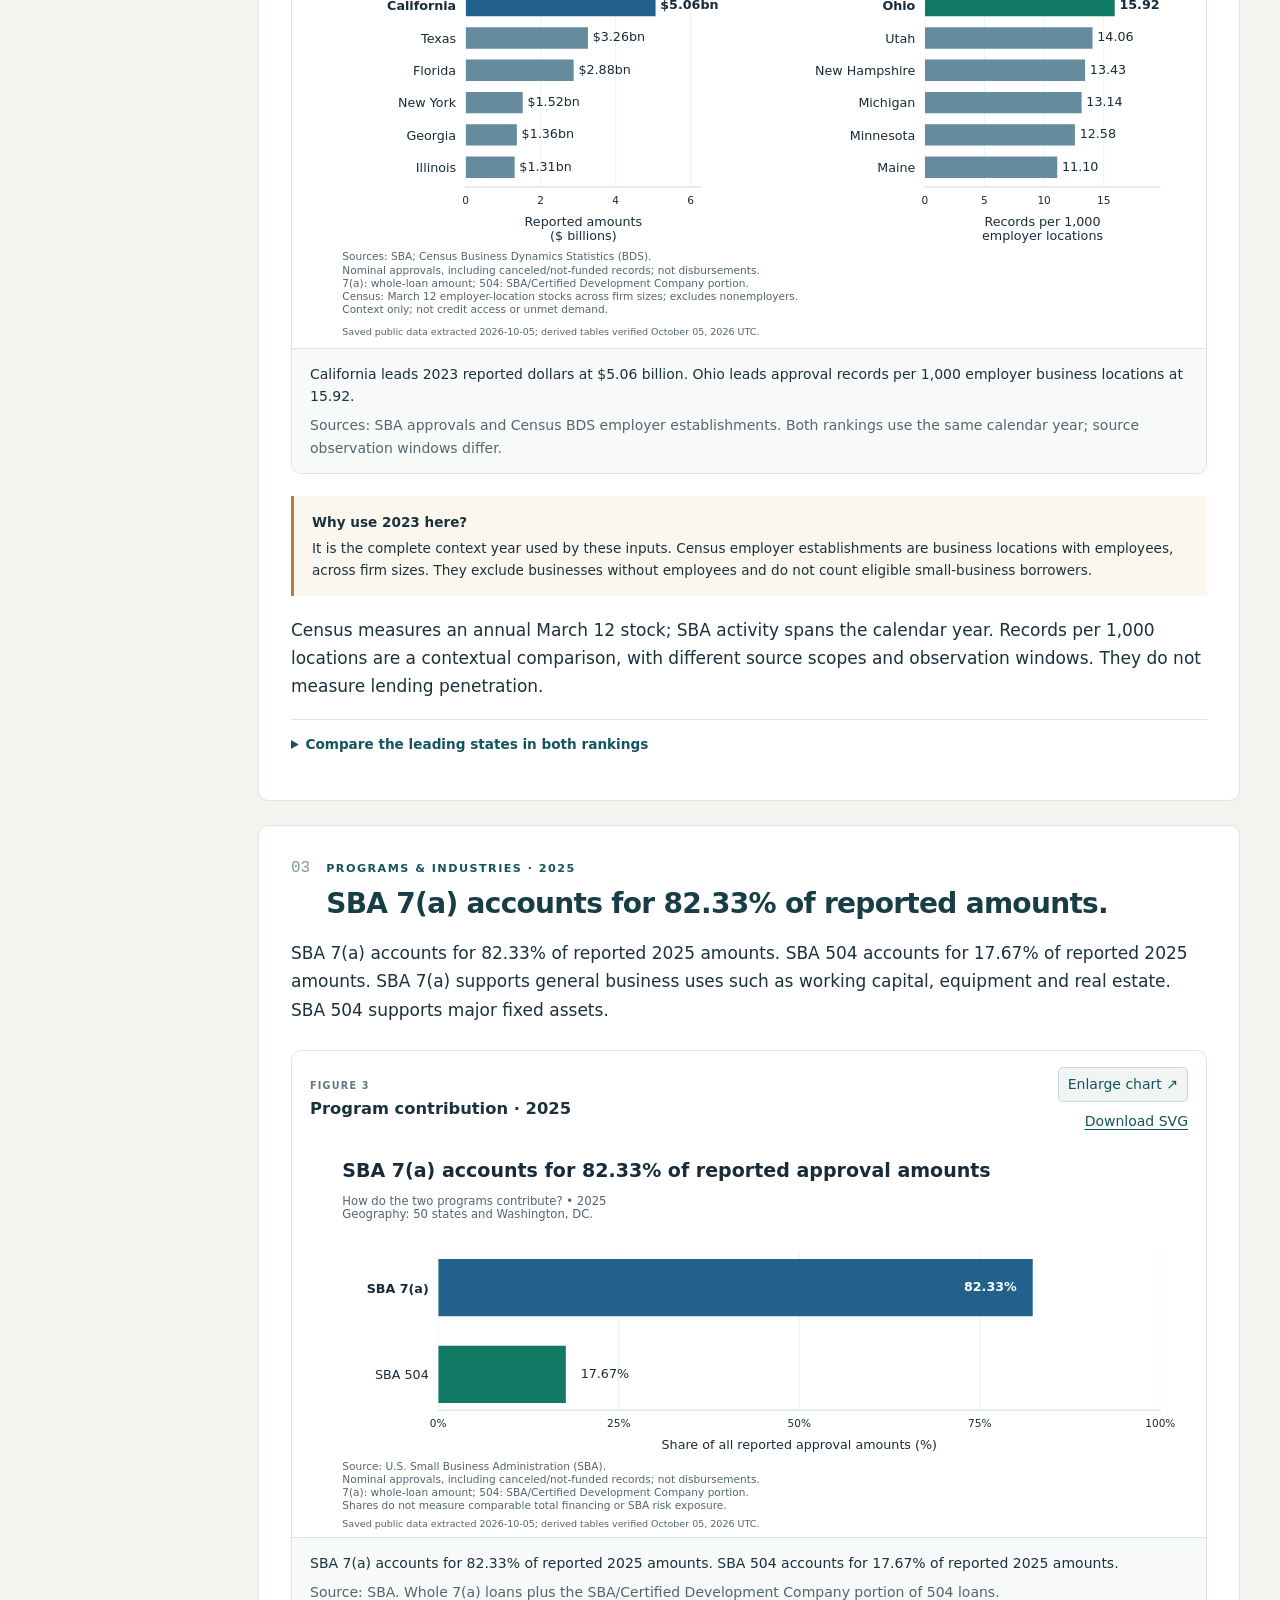
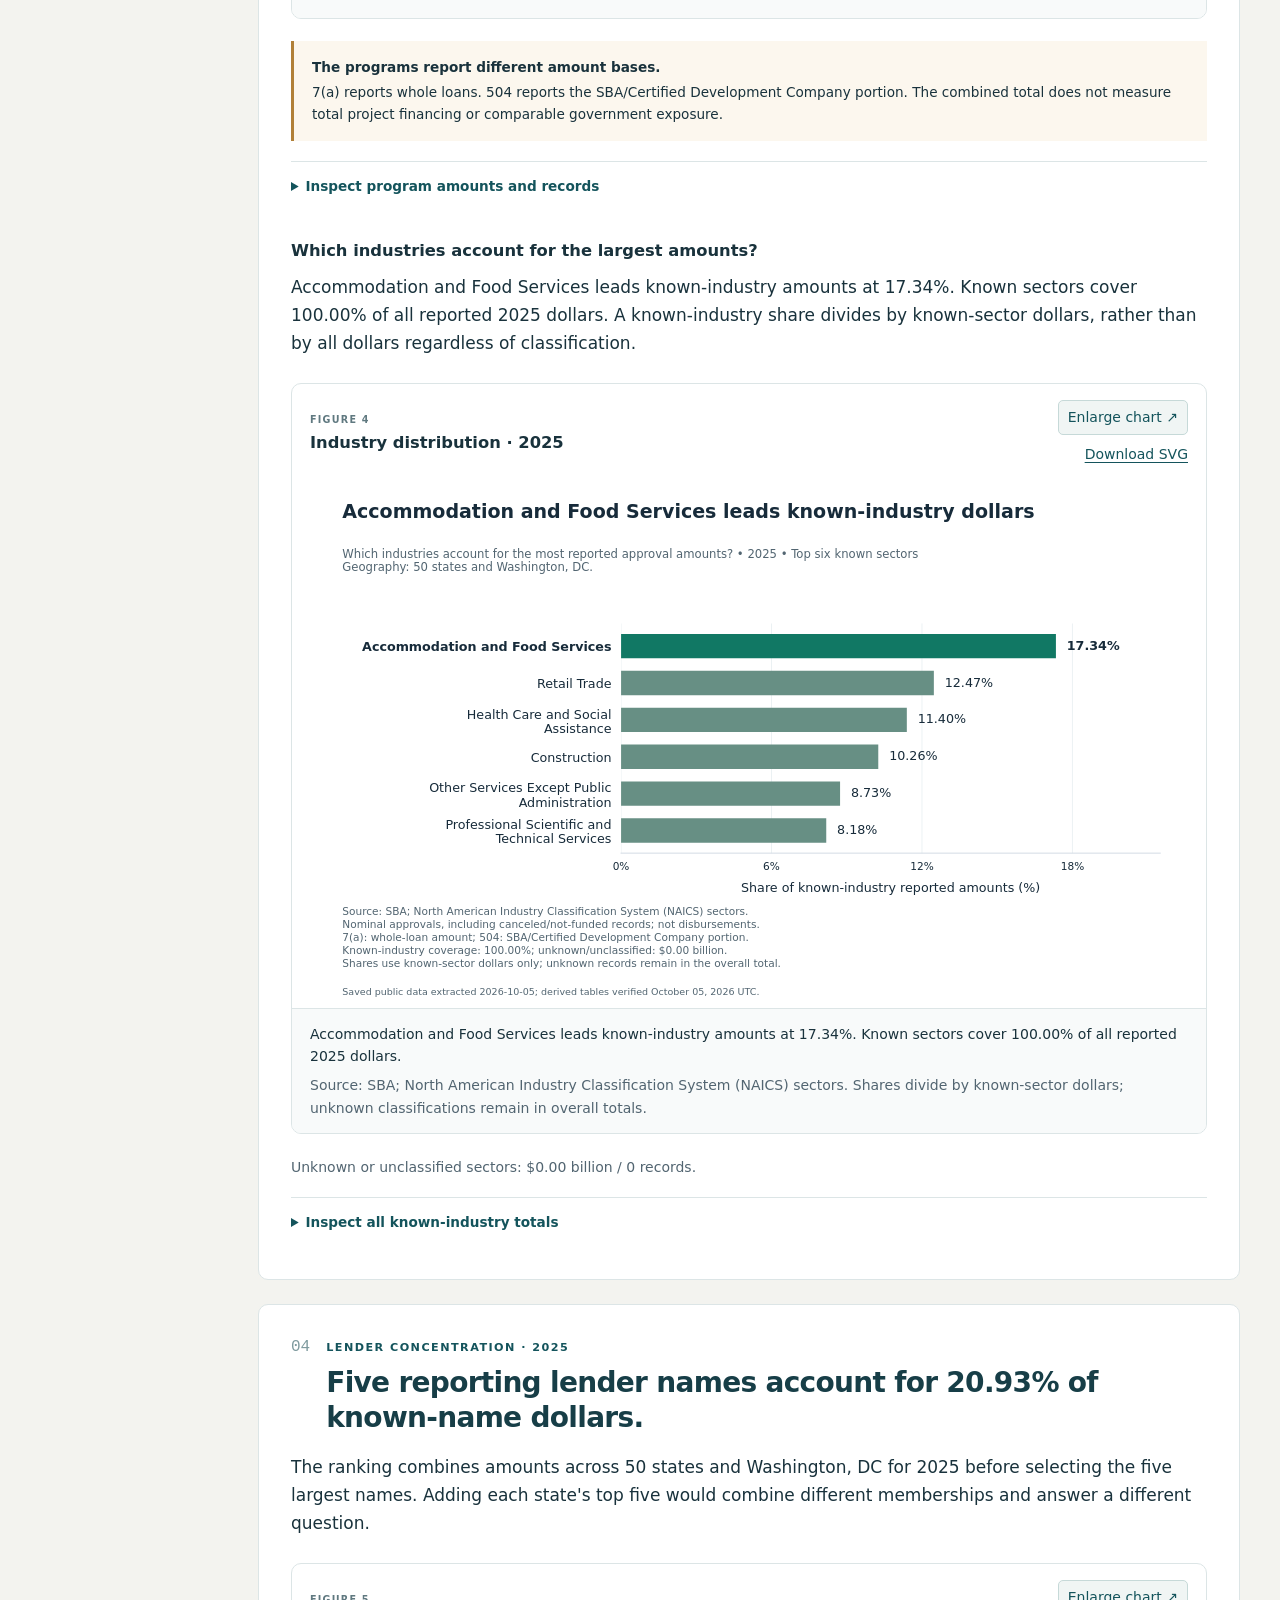
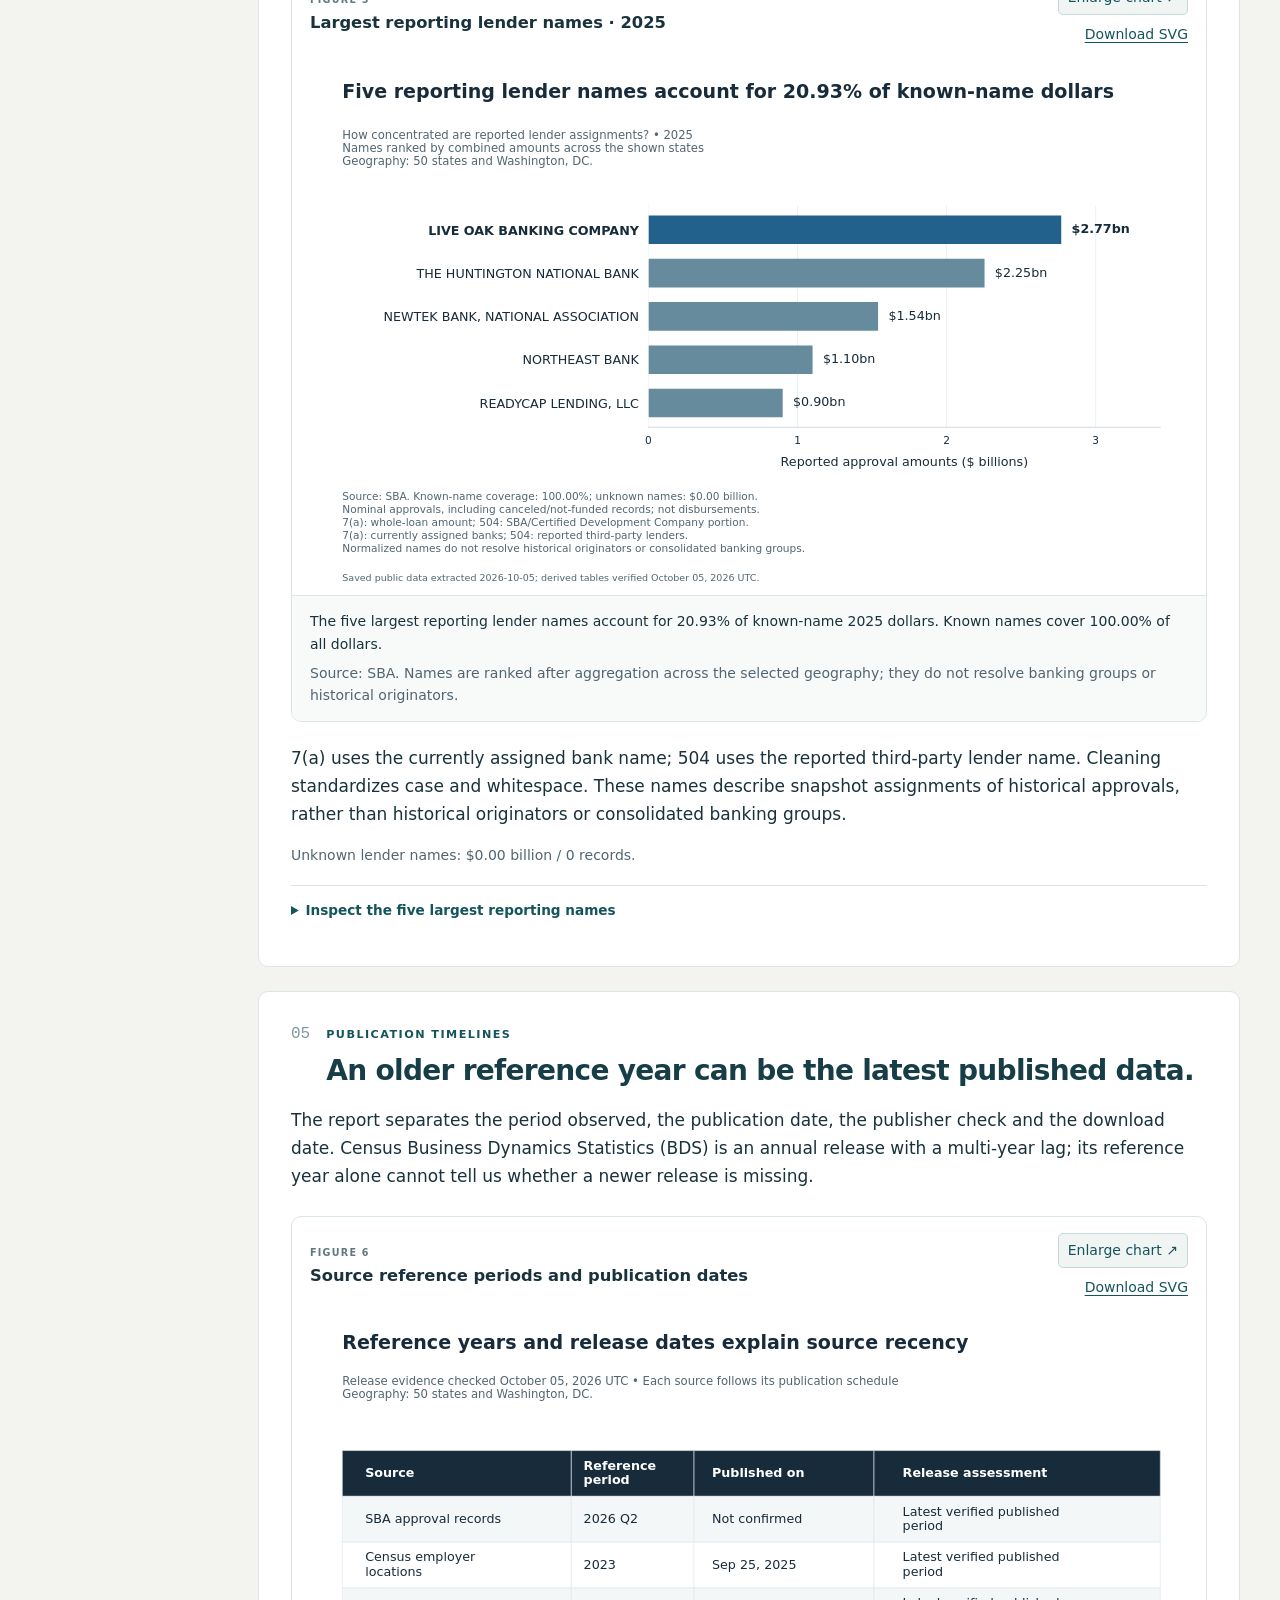
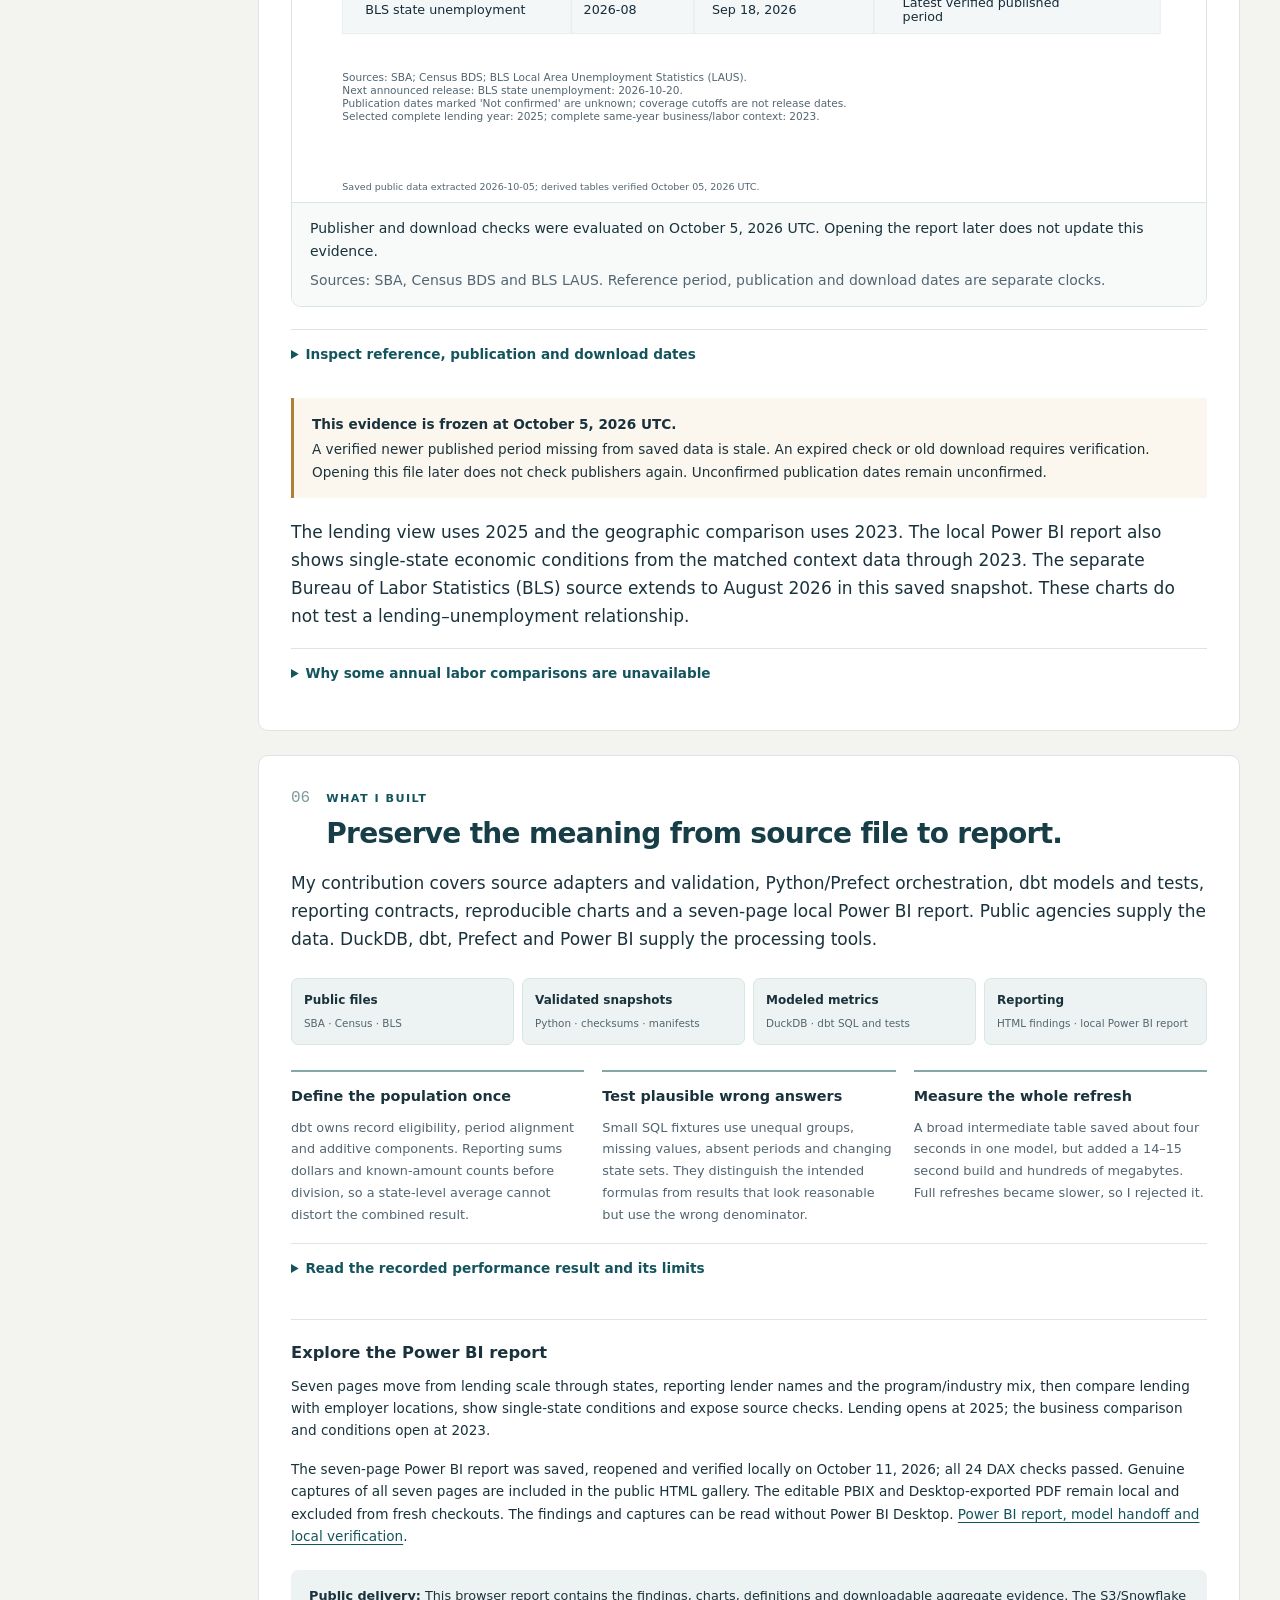
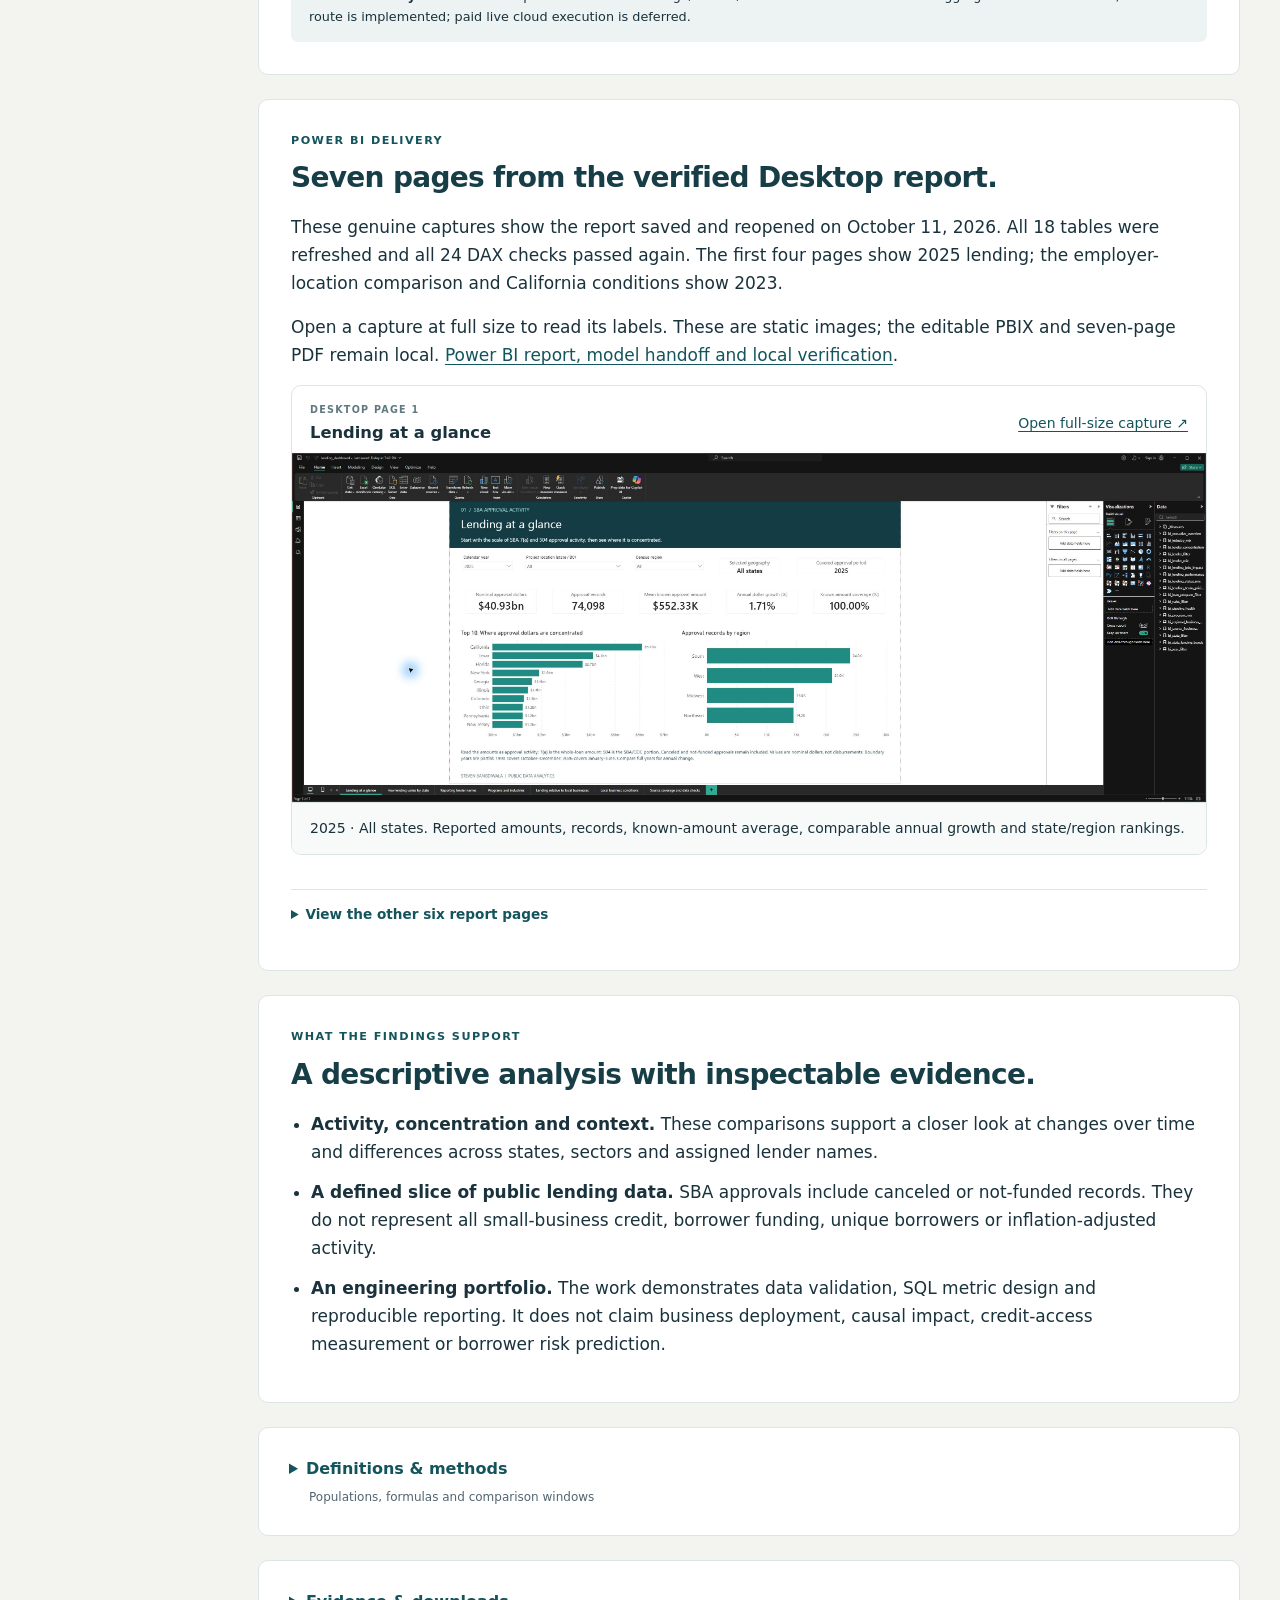
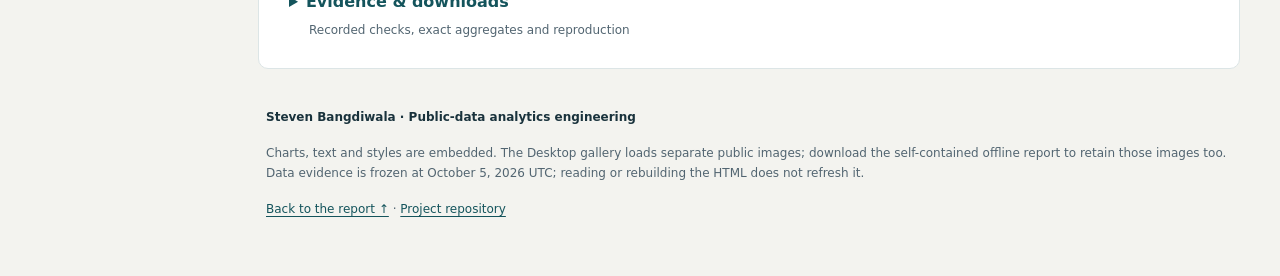
==== commit ae900595: "Improve mobile lending report and publish verified Power BI gallery" ====
--- a/reports/portfolio/index.html
+++ b/reports/portfolio/index.html
@@ -9,15 +9,18 @@
   <meta name="author" content="Steven Bangdiwala">
   <link rel="canonical" href="https://stevennitesh.github.io/small-business-lending-pipeline/">
   <meta property="og:type" content="article">
-  <meta property="og:title" content="Business lending, in context | Steven Bangdiwala">
+  <meta property="og:title" content="Small-Business Lending Analytics | Steven Bangdiwala">
   <meta property="og:description" content="SBA approval trends, geographic context and the engineering decisions behind a reproducible public-data analysis.">
   <meta property="og:url" content="https://stevennitesh.github.io/small-business-lending-pipeline/">
+  <meta property="og:image" content="https://stevennitesh.github.io/small-business-lending-pipeline/assets/featured.jpg">
+  <meta property="og:image:width" content="1200">
+  <meta property="og:image:height" content="627">
   <link rel="icon" href="data:image/svg+xml,%3Csvg xmlns='http://www.w3.org/2000/svg' viewBox='0 0 32 32'%3E%3Crect width='32' height='32' rx='7' fill='%23153e48'/%3E%3Cpath d='M8 24V17M16 24V12M24 24V7' stroke='%23e8bb76' stroke-width='4'/%3E%3C/svg%3E">
-  <title>Business lending, in context | Steven Bangdiwala</title>
+  <title>Small-Business Lending Analytics | Steven Bangdiwala</title>
   <style>:root { --ink: #19323c; --muted: #526571; --teal: #14545c; --paper: #f3f3ef; --line: #dce5e6; --gold: #e8bb76; }
 * { box-sizing: border-box; }
 html { scroll-behavior: smooth; scroll-padding-top: 24px; }
-body { margin: 0; background: var(--paper); color: var(--ink); font: 16px/1.65 system-ui, -apple-system, BlinkMacSystemFont, "Segoe UI", sans-serif; }
+body { margin: 0; background: var(--paper); color: var(--ink); font: 17px/1.65 system-ui, -apple-system, BlinkMacSystemFont, "Segoe UI", sans-serif; }
 strong, td { font-variant-numeric: tabular-nums; }
 a { color: var(--teal); text-underline-offset: 3px; }
 a:hover { color: #086c76; }
@@ -28,10 +31,14 @@
 .skip { position: absolute; top: -100px; left: 20px; padding: 8px 15px; background: white; z-index: 20; }
 .skip:focus { top: 10px; }
 .page { max-width: 1340px; margin: auto; padding: 28px 40px 50px; }
-.masthead { display: flex; justify-content: space-between; gap: 15px; align-items: center; margin-bottom: 26px; font-size: .8rem; }
+.masthead { display: flex; justify-content: space-between; gap: 15px; align-items: center; margin-bottom: 26px; font-size: 14px; }
 .brand { font-weight: 750; color: var(--ink); text-decoration: none; }
 .brand span { font-weight: 450; color: var(--muted); margin-left: 6px; }
 .edition { color: var(--muted); }
+.repository-link { white-space: nowrap; }
+.byline { color: #d8e6e9; font-size: 14px; margin-top: -8px; }
+.contribution-summary { margin-bottom: 28px; background: #eaf1f0; }
+.contribution-summary p { max-width: 960px; }
 .hero { color: #fff; background: #153e48; border-radius: 12px; padding: 42px 42px 28px; border-top: 4px solid var(--gold); display: grid; grid-template-columns: minmax(0, 1.45fr) minmax(0, 1fr); gap: 0 42px; align-items: center; }
 .eyebrow { display: block; font-size: .7rem; font-weight: 750; text-transform: uppercase; letter-spacing: .13em; margin: 0 0 10px; color: var(--teal); }
 .hero .eyebrow { color: #e8bb76; }
@@ -45,7 +52,7 @@
 .hero-contrast { padding: 24px; border: 1px solid #5c7a80; border-radius: 8px; background: #214b55; }
 .hero-contrast h2 { color: #fff; font-size: clamp(1.35rem, 2vw, 1.7rem); line-height: 1.35; margin-bottom: 22px; }
 .hero-contrast .eyebrow { font-size: .65rem; }
-.hero-contrast p:last-child { font-size: .78rem; color: #e0ebee; }
+.hero-contrast p:last-child { font-size: 14px; color: #e0ebee; }
 .comparison { display: grid; grid-template-columns: repeat(2, minmax(0, 1fr)); gap: 18px; padding: 0 0 20px; margin-bottom: 18px; border-bottom: 1px solid #5c7a80; }
 .comparison span { display: block; color: #e0ebee; font-size: .73rem; }
 .comparison strong { display: block; font-size: clamp(1.6rem, 2.7vw, 2.35rem); letter-spacing: -.04em; line-height: 1.4; color: #fff; }
@@ -54,15 +61,15 @@
 .periods span::before { content: "●"; font-size: .55rem; color: var(--gold); margin-right: 8px; }
 .metrics { display: grid; grid-template-columns: repeat(4, minmax(0, 1fr)); gap: 12px; margin-top: 20px; }
 .metric { background: #fff; padding: 20px; border: 1px solid var(--line); border-radius: 8px; display: flex; flex-direction: column; box-shadow: 0 2px 5px rgb(25 50 60 / .025); }
-.metric-label { color: var(--muted); font-size: .75rem; }
+.metric-label { color: var(--muted); font-size: 14px; }
 .metric strong { font-size: clamp(1.3rem, 2.4vw, 1.85rem); letter-spacing: -.03em; margin: 3px 0 6px; color: var(--teal); line-height: 1.25; }
-.metric > span:last-child { color: var(--muted); font-size: .7rem; }
-.population { font-size: .75rem; color: var(--muted); margin: 14px 2px 32px; max-width: 1000px; }
+.metric > span:last-child { color: var(--muted); font-size: 14px; }
+.population { font-size: 14px; color: var(--muted); margin: 14px 2px 32px; max-width: 1000px; }
 .layout { display: grid; grid-template-columns: 190px minmax(0, 1fr); gap: 28px; align-items: start; }
 aside { position: sticky; top: 25px; }
 nav { border-left: 2px solid var(--line); padding-left: 18px; }
 nav .eyebrow { margin-bottom: 15px; }
-nav a { display: block; text-decoration: none; font-size: .8rem; line-height: 1.5; padding: 7px 0; color: var(--muted); }
+nav a { display: block; text-decoration: none; font-size: 14px; line-height: 1.5; padding: 7px 0; color: var(--muted); }
 nav a:hover, nav a[aria-current="location"] { color: var(--teal); font-weight: 650; }
 nav a[aria-current="location"] { box-shadow: -20px 0 0 -18px var(--teal); }
 nav a span { font-size: .7rem; color: #708991; margin-right: 7px; }
@@ -87,16 +94,20 @@
 .figure-heading { padding: 16px 18px 8px; display: flex; justify-content: space-between; align-items: center; gap: 16px; }
 .figure-heading h3 { margin: 0; }
 .figure-heading .eyebrow { font-size: .6rem; margin-bottom: 4px; color: #607980; }
-.chart-actions { display: flex; gap: 8px; flex-direction: column; align-items: flex-end; flex-shrink: 0; font-size: .7rem; }
-.zoom { padding: 5px 9px; background: #f0f5f4; border: 1px solid #c6d9d8; border-radius: 5px; color: var(--teal); font-size: .7rem; }
-.chart-scroll { overflow-x: auto; }
-.chart-scroll img { display: block; width: 100%; height: auto; min-width: 630px; }
-figcaption { border-top: 1px solid var(--line); background: #f8fafa; padding: 14px 18px; font-size: .78rem; line-height: 1.6; }
-.chart-source { display: block; color: var(--muted); margin-top: 7px; font-size: .7rem; }
+.chart-actions { display: flex; gap: 8px; flex-direction: column; align-items: flex-end; flex-shrink: 0; font-size: 14px; }
+.zoom { padding: 5px 9px; background: #f0f5f4; border: 1px solid #c6d9d8; border-radius: 5px; color: var(--teal); font-size: 14px; }
+.chart-scroll img { display: block; width: 100%; height: auto; }
+figcaption { border-top: 1px solid var(--line); background: #f8fafa; padding: 14px 18px; font-size: 14px; line-height: 1.6; }
+.chart-source { display: block; color: var(--muted); margin-top: 7px; font-size: 14px; }
+.desktop-gallery { display: grid; gap: 16px; }
+.desktop-capture { margin: 0; }
+.desktop-capture img { display: block; width: 100%; height: auto; }
+.desktop-capture .chart-actions { white-space: nowrap; }
+.gallery-detail .desktop-capture { margin-bottom: 22px; }
 .mobile-hint { display: none; }
 .callout { border-left: 3px solid #b18038; background: #fcf7ee; padding: 15px 18px; font-size: .85rem; margin: 20px 0; }
 .callout strong { display: block; margin-bottom: 3px; }
-.coverage-note { font-size: .78rem; color: var(--muted); }
+.coverage-note { font-size: 14px; color: var(--muted); }
 .subsection-lead { margin-top: 30px; }
 details { border-top: 1px solid var(--line); margin-top: 18px; }
 summary { padding: 13px 0; color: var(--teal); font-weight: 650; font-size: .85rem; cursor: pointer; }
@@ -153,7 +164,6 @@
   .layout { grid-template-columns: 170px minmax(0, 1fr); gap: 20px; }
   section, .major-detail { padding-left: 24px; padding-right: 24px; }
   .metric { padding: 16px; }
-  .chart-scroll img { min-width: 570px; }
   .hero { padding: 32px; gap: 0 24px; }
   .hero-contrast { padding: 20px; }
 }
@@ -162,7 +172,7 @@
   aside { position: static; margin: 0 0 22px; }
   nav { display: flex; flex-wrap: wrap; gap: 0 18px; border-left: none; border-bottom: 1px solid var(--line); padding: 0 0 14px; }
   nav .eyebrow, .sidebar-note { display: none; }
-  nav a { font-size: .75rem; }
+  nav a { font-size: 14px; }
   .hero { padding: 32px; grid-template-columns: 1fr; gap: 24px; }
   .hero-contrast { max-width: none; }
   .periods { margin-top: 0; }
@@ -170,8 +180,9 @@
   .metric strong { font-size: 1.75rem; }
 }
 @media (max-width: 600px) {
+  body { font-size: 16px; }
   .page { padding: 18px 14px 30px; }
-  .masthead { font-size: .75rem; margin-bottom: 18px; }
+  .masthead { font-size: 14px; margin-bottom: 18px; flex-wrap: wrap; }
   .brand span, .edition { display: none; }
   .hero { padding: 26px 24px; border-radius: 12px; }
   h1 { font-size: 2.15rem; }
@@ -179,24 +190,22 @@
   .hero-note { font-size: .85rem; }
   .hero-contrast h2 { font-size: 1.3rem; }
   .comparison strong { font-size: 1.8rem; }
-  .periods { font-size: .7rem; gap: 8px; flex-direction: column; }
+  .periods { font-size: 14px; gap: 8px; flex-direction: column; }
   .metrics { gap: 8px; margin-top: 12px; }
   .metric { padding: 14px; }
   .metric strong { font-size: 1.35rem; margin: 6px 0; }
-  .metric-label { font-size: .68rem; }
-  .population { font-size: .7rem; margin-bottom: 22px; }
+  .metric-label { font-size: 14px; }
+  .population { font-size: 14px; margin-bottom: 22px; }
   nav { gap: 0 15px; }
   section, .major-detail { padding-left: 20px; padding-right: 20px; border-radius: 10px; }
   section { padding-top: 24px; padding-bottom: 24px; }
-  p, .limits-list { font-size: .9rem; }
+  p, .limits-list { font-size: 16px; }
   .section-heading { gap: 12px; }
   .section-number { font-size: .8rem; }
   .eyebrow { font-size: .62rem; }
   .figure-heading { padding: 14px; flex-direction: column; align-items: flex-start; gap: 10px; }
   .chart-actions { flex-direction: row; align-items: center; gap: 15px; }
-  .chart-scroll img { min-width: 630px; }
-  .mobile-hint { display: block; padding: 8px 14px; margin: 0; color: var(--muted); font-size: .68rem; }
-  figcaption { padding: 14px; font-size: .75rem; }
+  figcaption { padding: 14px; font-size: 14px; }
   .pipeline { grid-template-columns: repeat(2, 1fr); }
   .decision-grid { grid-template-columns: 1fr; }
   .reading-path { grid-template-columns: 1fr; gap: 14px; }
@@ -239,12 +248,13 @@
 <body>
 <a class="skip" href="#report">Skip to report</a>
 <div class="page">
-  <div class="masthead"><a href="https://github.com/stevennitesh/small-business-lending-pipeline" class="brand">Steven Bangdiwala <span>/ Analytics engineering</span></a>
-    <span class="edition">Public-data portfolio · Report 01</span></div>
+  <div class="masthead"><span class="brand">Steven Bangdiwala <span>/ Analytics engineering</span></span>
+    <a href="https://github.com/stevennitesh/small-business-lending-pipeline" class="repository-link">Project on GitHub ↗</a></div>
   <header class="hero">
     <div class="hero-copy">
     <p class="eyebrow">Small business lending · SBA 7(a) &amp; 504</p>
-    <h1>Business lending,<br>in context.</h1>
+    <h1>Small-business lending,<br>in context.</h1>
+    <p class="byline">A public-data study by Steven Bangdiwala</p>
     <p class="hero-deck">Where is loan approval activity concentrated, and how does the answer change
       when we compare it with the local business base?</p>
     <p class="hero-note">I built a Python and SQL pipeline that turns public agency files into validated
@@ -271,17 +281,28 @@
   <p class="population">50 states and Washington, DC · Project location and calendar approval year.
     Includes canceled/not-funded approvals. Records are not unique borrowers or disbursements.</p>
 
+  <section id="contribution" class="contribution-summary">
+    <p class="eyebrow">What I built</p>
+    <h2>From agency files to tested metrics and readable reports.</h2>
+    <p>I implemented public-source adapters, snapshot validation, Python/Prefect orchestration and dbt SQL models
+      with explicit eligibility, period and denominator rules. The same modeled components support this
+      report and a seven-page Power BI report.</p>
+    <p><a href="#engineering">Explore the engineering decisions</a> · <a href="#desktop-gallery">View the Power BI pages</a></p>
+  </section>
+
   <div class="layout">
     <aside>
       <nav aria-label="Report contents">
         <p class="eyebrow">Read the report</p>
-        <a href="#question">The question</a>
+        <a href="#question">Overview</a>
+        <a href="#contribution">What I built</a>
         <a href="#activity"><span>01</span> Activity over time</a>
         <a href="#geography"><span>02</span> Geography &amp; context</a>
         <a href="#composition"><span>03</span> Programs &amp; industries</a>
         <a href="#lenders"><span>04</span> Lender concentration</a>
         <a href="#coverage"><span>05</span> Publication timelines</a>
         <a href="#engineering"><span>06</span> Engineering decisions</a>
+        <a href="#desktop-gallery">Power BI gallery</a>
         <a href="#limits">What the findings support</a>
         <a href="#methods">Definitions &amp; methods</a>
         <a href="#evidence">Evidence &amp; downloads</a>
@@ -320,9 +341,9 @@
         <div class="chart-actions"><button type="button" class="zoom" hidden
         aria-haspopup="dialog" aria-label="Enlarge Annual approval activity">Enlarge chart ↗</button>
         <a href="[data-uri]" download="lending_findings.svg">Download SVG</a></div></div>
-        <div class="chart-scroll" tabindex="0" role="region" aria-label="Annual approval activity chart">
-        <img src="[data-uri]" alt="In 2025, reported amounts rose to $40.93 billion and approval records fell to 74,098 from 81,081 in 2024." loading="lazy"></div>
-        <p class="mobile-hint">Scroll sideways to inspect the chart, or enlarge it.</p>
+        <div class="chart-scroll" role="region" aria-label="Annual approval activity chart">
+        <picture><source media="(max-width: 600px)" srcset="[data-uri]">
+        <img src="[data-uri]" alt="In 2025, reported amounts rose to $40.93 billion and approval records fell to 74,098 from 81,081 in 2024." loading="lazy"></picture></div>
         <figcaption>In 2025, reported amounts rose to $40.93 billion and approval records fell to 74,098 from 81,081 in 2024. <span class="chart-source">Source: SBA 7(a)/504 approval records; calendar years. Nominal amounts, including canceled/not-funded approvals.</span></figcaption>
         </figure>
         <div class="callout"><strong>Read the average with its denominator.</strong>
@@ -341,9 +362,9 @@
         <div class="chart-actions"><button type="button" class="zoom" hidden
         aria-haspopup="dialog" aria-label="Enlarge Two ways to compare states · 2023">Enlarge chart ↗</button>
         <a href="[data-uri]" download="lending_geography.svg">Download SVG</a></div></div>
-        <div class="chart-scroll" tabindex="0" role="region" aria-label="Two ways to compare states · 2023 chart">
-        <img src="[data-uri]" alt="California leads 2023 reported dollars at $5.06 billion. Ohio leads approval records per 1,000 employer business locations at 15.92." loading="lazy"></div>
-        <p class="mobile-hint">Scroll sideways to inspect the chart, or enlarge it.</p>
+        <div class="chart-scroll" role="region" aria-label="Two ways to compare states · 2023 chart">
+        <picture><source media="(max-width: 600px)" srcset="[data-uri]">
+        <img src="[data-uri]" alt="California leads 2023 reported dollars at $5.06 billion. Ohio leads approval records per 1,000 employer business locations at 15.92." loading="lazy"></picture></div>
         <figcaption>California leads 2023 reported dollars at $5.06 billion. Ohio leads approval records per 1,000 employer business locations at 15.92. <span class="chart-source">Sources: SBA approvals and Census BDS employer establishments. Both rankings use the same calendar year; source observation windows differ.</span></figcaption>
         </figure>
         <div class="callout"><strong>Why use 2023 here?</strong>
@@ -367,9 +388,9 @@
         <div class="chart-actions"><button type="button" class="zoom" hidden
         aria-haspopup="dialog" aria-label="Enlarge Program contribution · 2025">Enlarge chart ↗</button>
         <a href="[data-uri]" download="lending_programs.svg">Download SVG</a></div></div>
-        <div class="chart-scroll" tabindex="0" role="region" aria-label="Program contribution · 2025 chart">
-        <img src="[data-uri]" alt="SBA 7(a) accounts for 82.33% of reported 2025 amounts. SBA 504 accounts for 17.67% of reported 2025 amounts." loading="lazy"></div>
-        <p class="mobile-hint">Scroll sideways to inspect the chart, or enlarge it.</p>
+        <div class="chart-scroll" role="region" aria-label="Program contribution · 2025 chart">
+        <picture><source media="(max-width: 600px)" srcset="[data-uri]">
+        <img src="[data-uri]" alt="SBA 7(a) accounts for 82.33% of reported 2025 amounts. SBA 504 accounts for 17.67% of reported 2025 amounts." loading="lazy"></picture></div>
         <figcaption>SBA 7(a) accounts for 82.33% of reported 2025 amounts. SBA 504 accounts for 17.67% of reported 2025 amounts. <span class="chart-source">Source: SBA. Whole 7(a) loans plus the SBA/Certified Development Company portion of 504 loans.</span></figcaption>
         </figure>
         <div class="callout"><strong>The programs report different amount bases.</strong>
@@ -385,9 +406,9 @@
         <div class="chart-actions"><button type="button" class="zoom" hidden
         aria-haspopup="dialog" aria-label="Enlarge Industry distribution · 2025">Enlarge chart ↗</button>
         <a href="[data-uri]" download="lending_industries.svg">Download SVG</a></div></div>
-        <div class="chart-scroll" tabindex="0" role="region" aria-label="Industry distribution · 2025 chart">
-        <img src="[data-uri]" alt="Accommodation and Food Services leads known-industry amounts at 17.34%. Known sectors cover 100.00% of all reported 2025 dollars." loading="lazy"></div>
-        <p class="mobile-hint">Scroll sideways to inspect the chart, or enlarge it.</p>
+        <div class="chart-scroll" role="region" aria-label="Industry distribution · 2025 chart">
+        <picture><source media="(max-width: 600px)" srcset="[data-uri]">
+        <img src="[data-uri]" alt="Accommodation and Food Services leads known-industry amounts at 17.34%. Known sectors cover 100.00% of all reported 2025 dollars." loading="lazy"></picture></div>
         <figcaption>Accommodation and Food Services leads known-industry amounts at 17.34%. Known sectors cover 100.00% of all reported 2025 dollars. <span class="chart-source">Source: SBA; North American Industry Classification System (NAICS) sectors. Shares divide by known-sector dollars; unknown classifications remain in overall totals.</span></figcaption>
         </figure>
         <p class="coverage-note">Unknown or unclassified sectors: $0.00 billion / 0 records.</p>
@@ -405,9 +426,9 @@
         <div class="chart-actions"><button type="button" class="zoom" hidden
         aria-haspopup="dialog" aria-label="Enlarge Largest reporting lender names · 2025">Enlarge chart ↗</button>
         <a href="[data-uri]" download="lending_lenders.svg">Download SVG</a></div></div>
-        <div class="chart-scroll" tabindex="0" role="region" aria-label="Largest reporting lender names · 2025 chart">
-        <img src="[data-uri]" alt="The five largest reporting lender names account for 20.93% of known-name 2025 dollars. Known names cover 100.00% of all dollars." loading="lazy"></div>
-        <p class="mobile-hint">Scroll sideways to inspect the chart, or enlarge it.</p>
+        <div class="chart-scroll" role="region" aria-label="Largest reporting lender names · 2025 chart">
+        <picture><source media="(max-width: 600px)" srcset="[data-uri]">
+        <img src="[data-uri]" alt="The five largest reporting lender names account for 20.93% of known-name 2025 dollars. Known names cover 100.00% of all dollars." loading="lazy"></picture></div>
         <figcaption>The five largest reporting lender names account for 20.93% of known-name 2025 dollars. Known names cover 100.00% of all dollars. <span class="chart-source">Source: SBA. Names are ranked after aggregation across the selected geography; they do not resolve banking groups or historical originators.</span></figcaption>
         </figure>
         <p>7(a) uses the currently assigned bank name; 504 uses the reported third-party lender name.
@@ -429,9 +450,9 @@
         <div class="chart-actions"><button type="button" class="zoom" hidden
         aria-haspopup="dialog" aria-label="Enlarge Source reference periods and publication dates">Enlarge chart ↗</button>
         <a href="[data-uri]